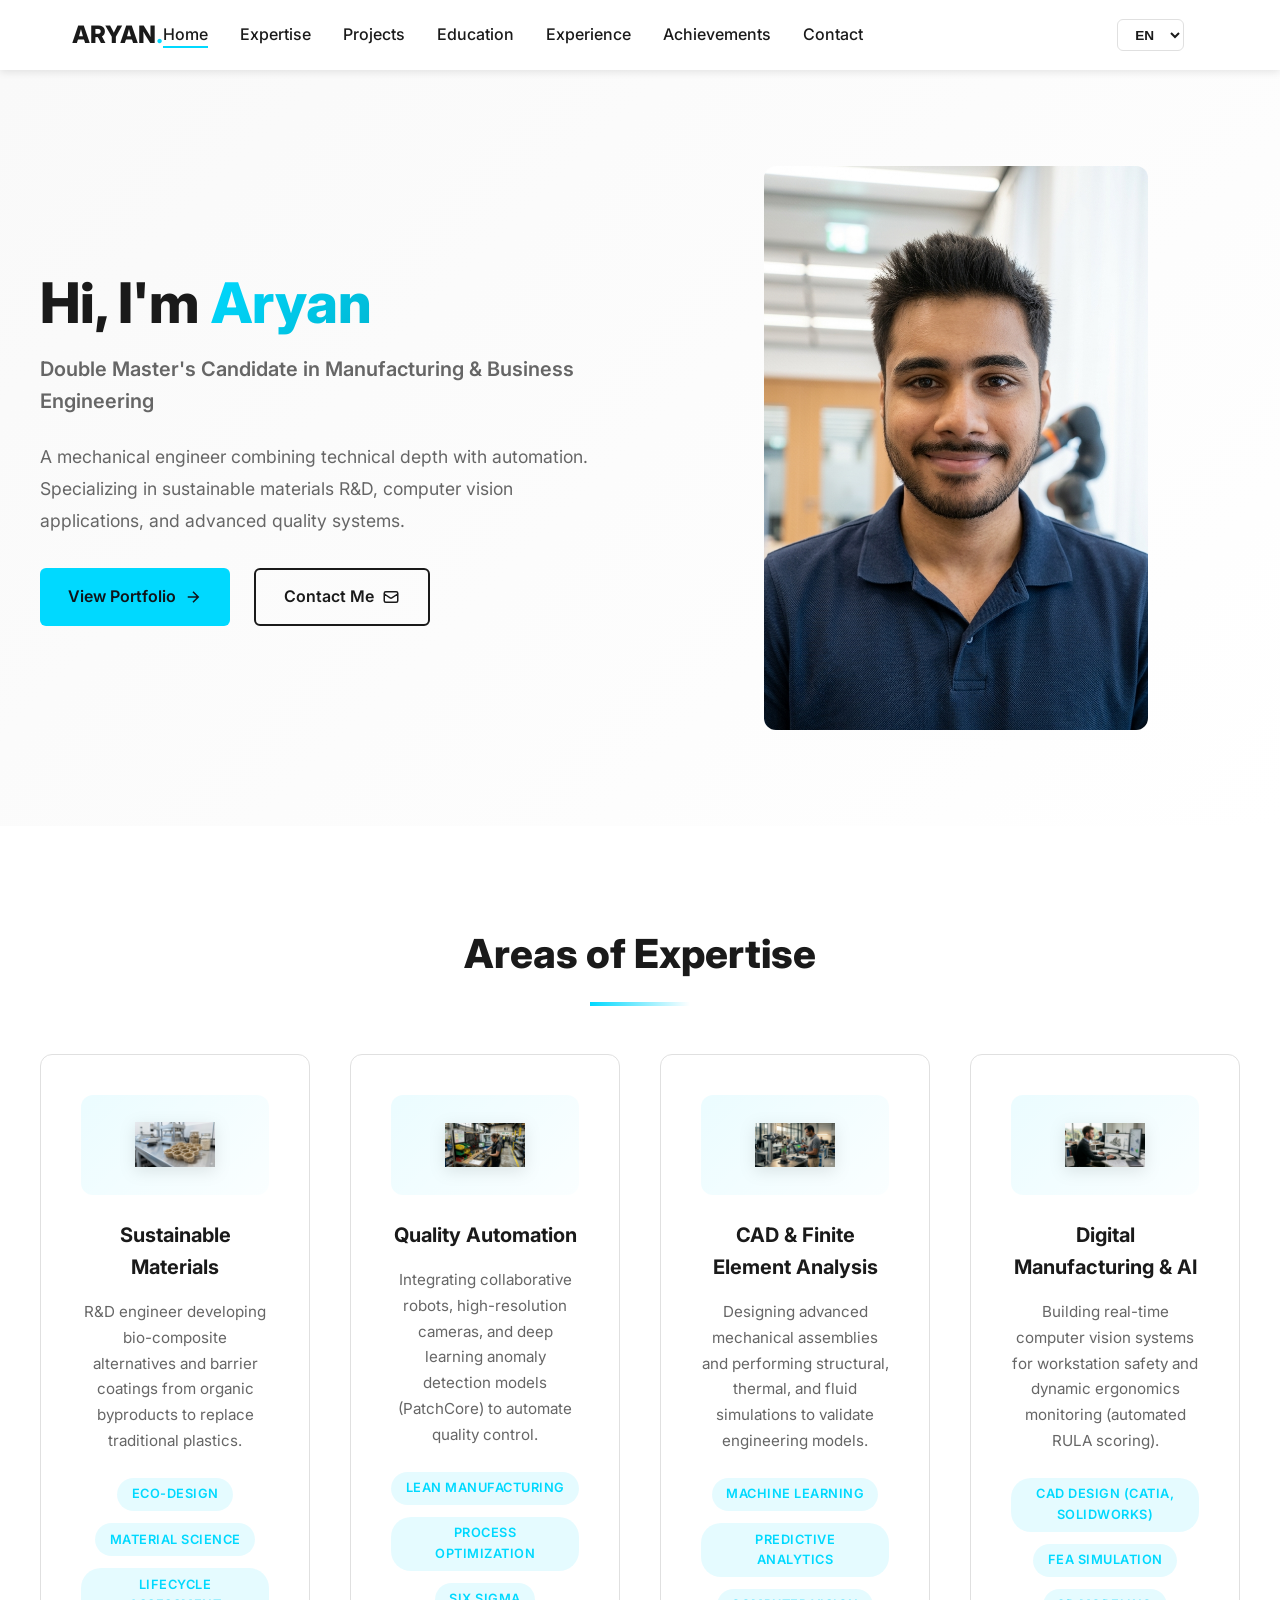
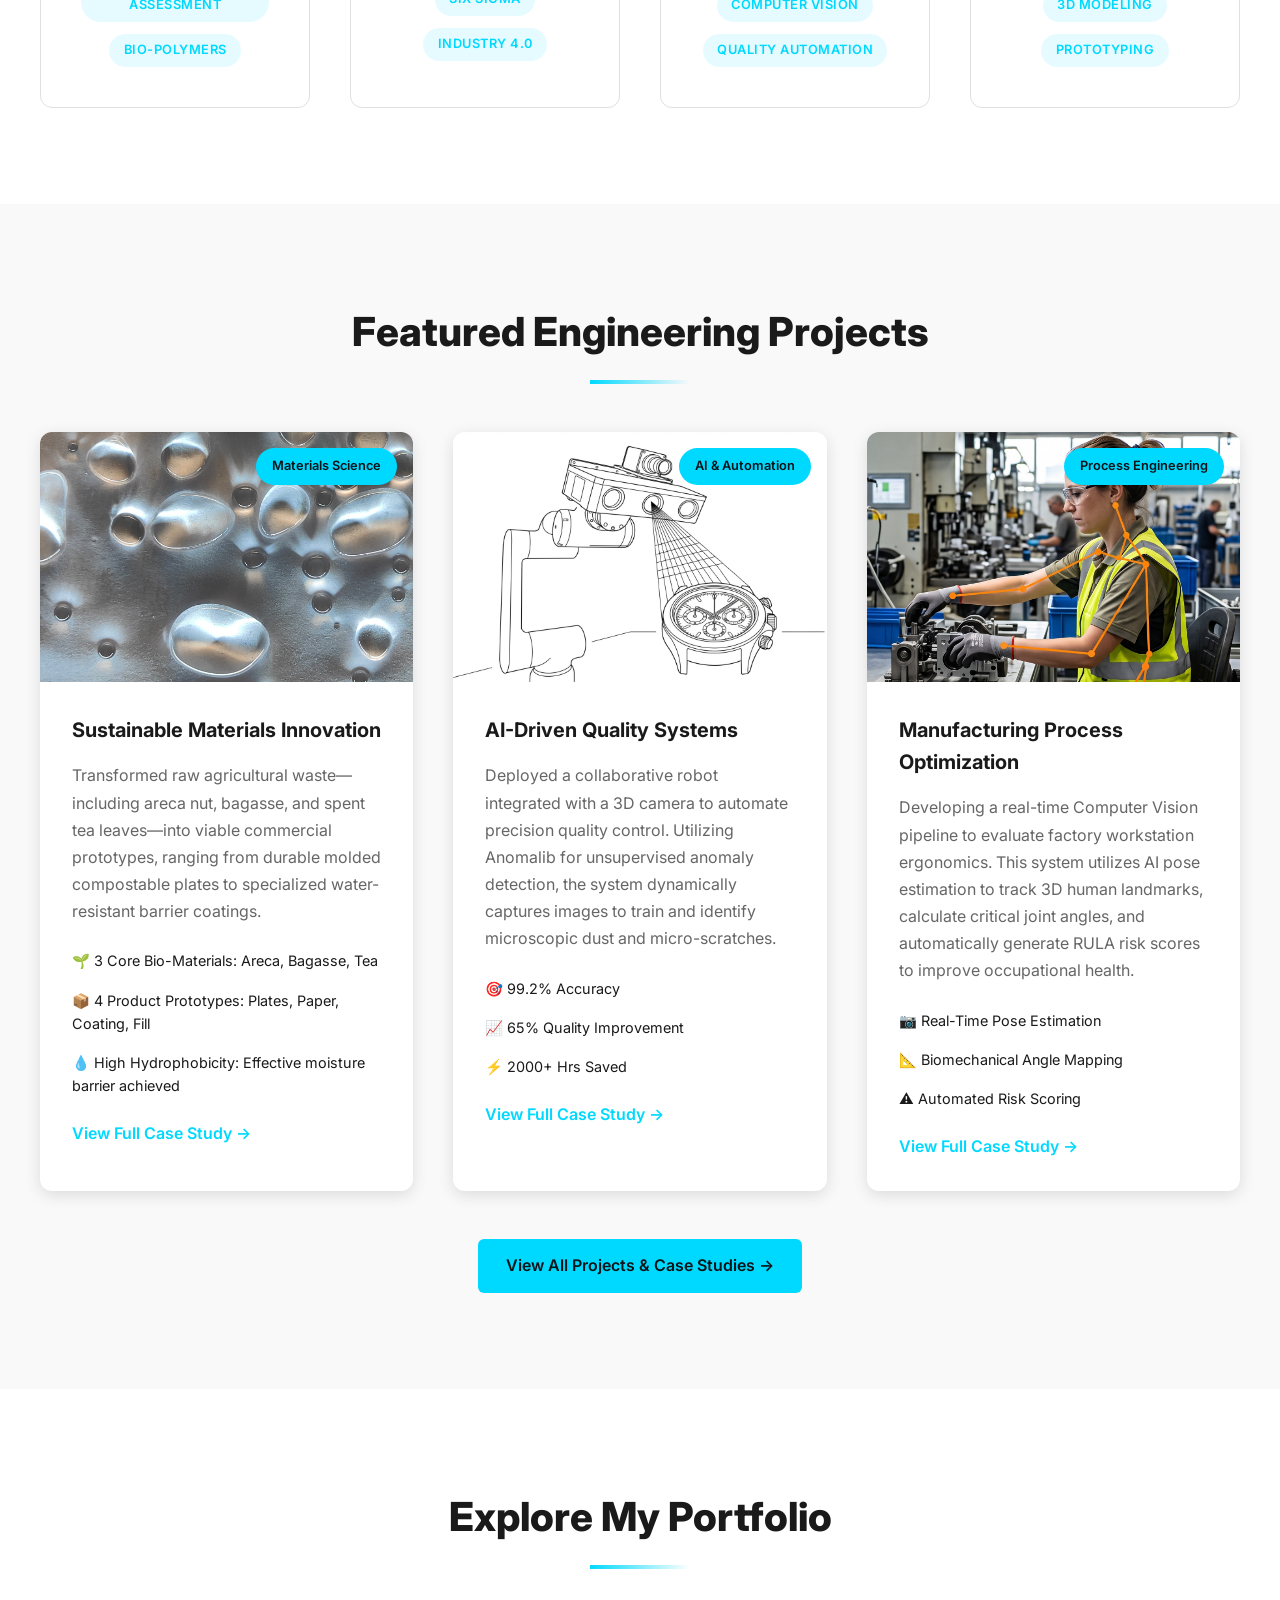
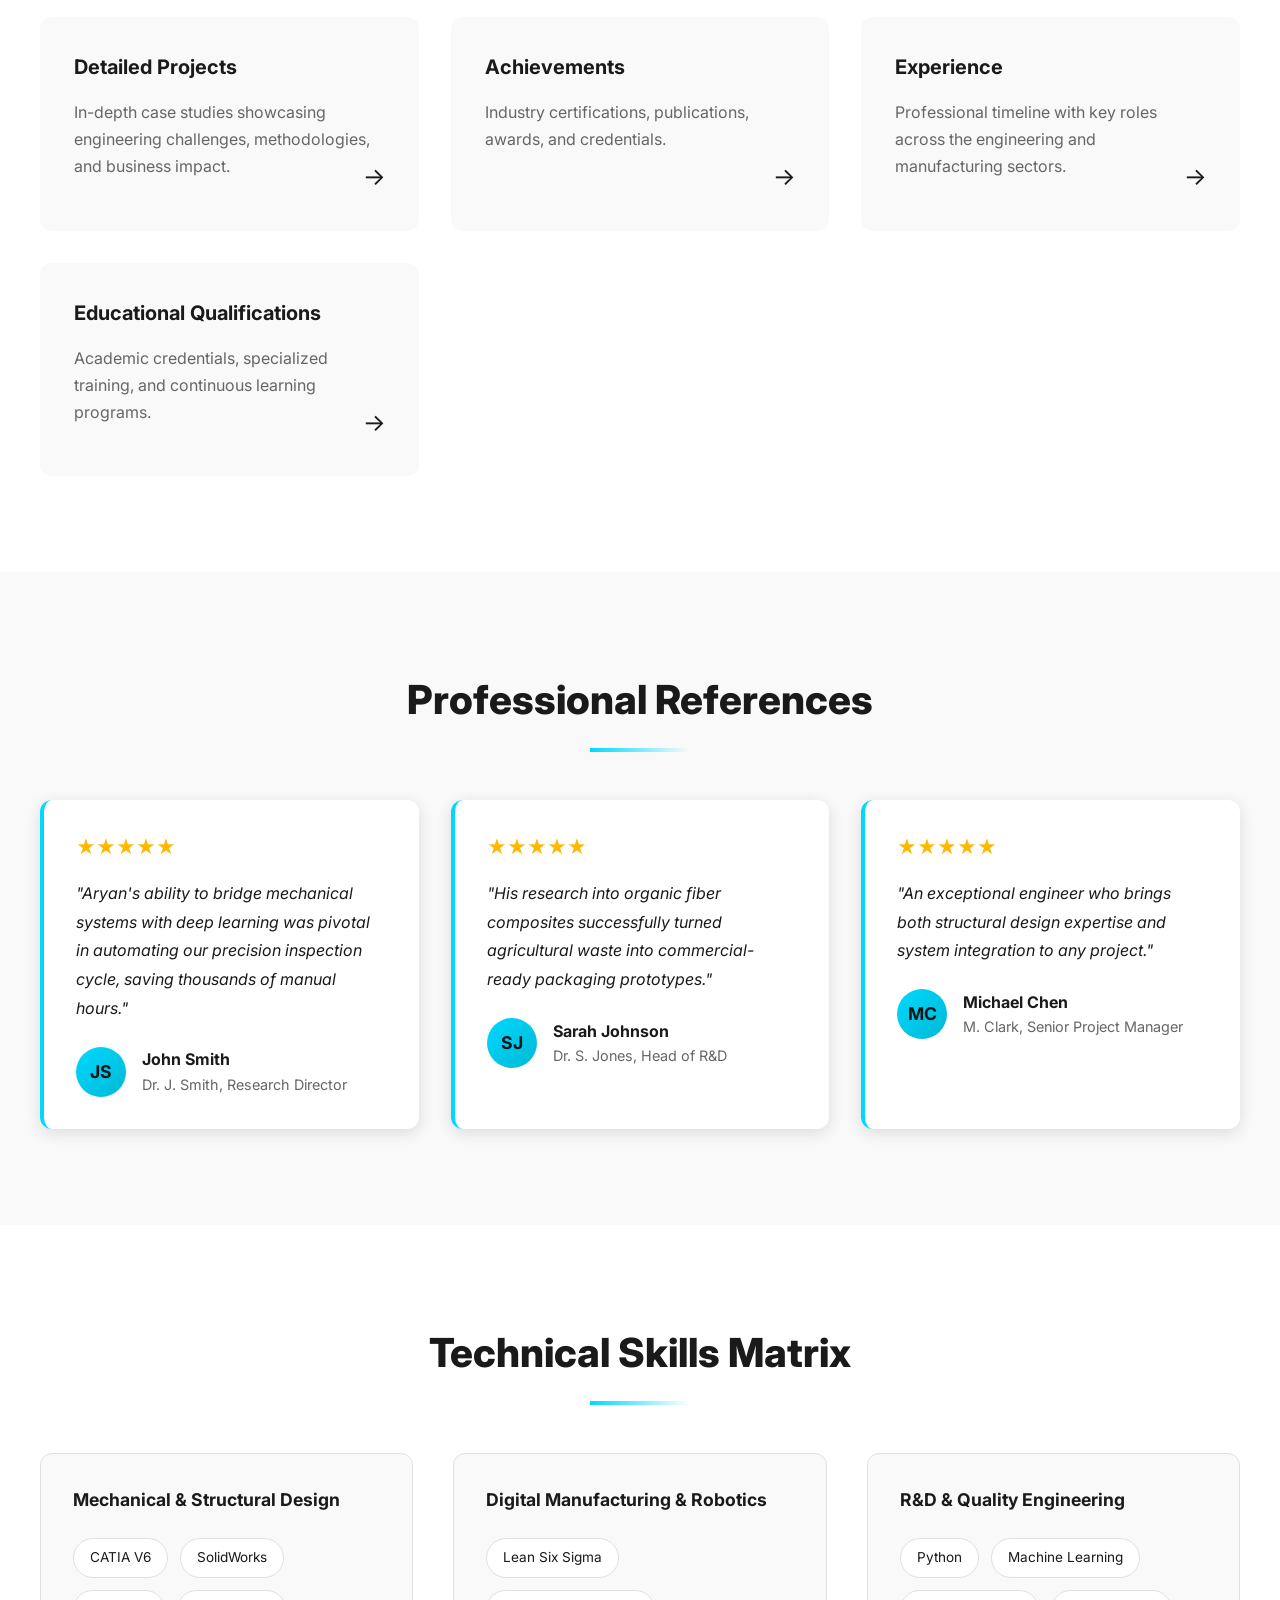
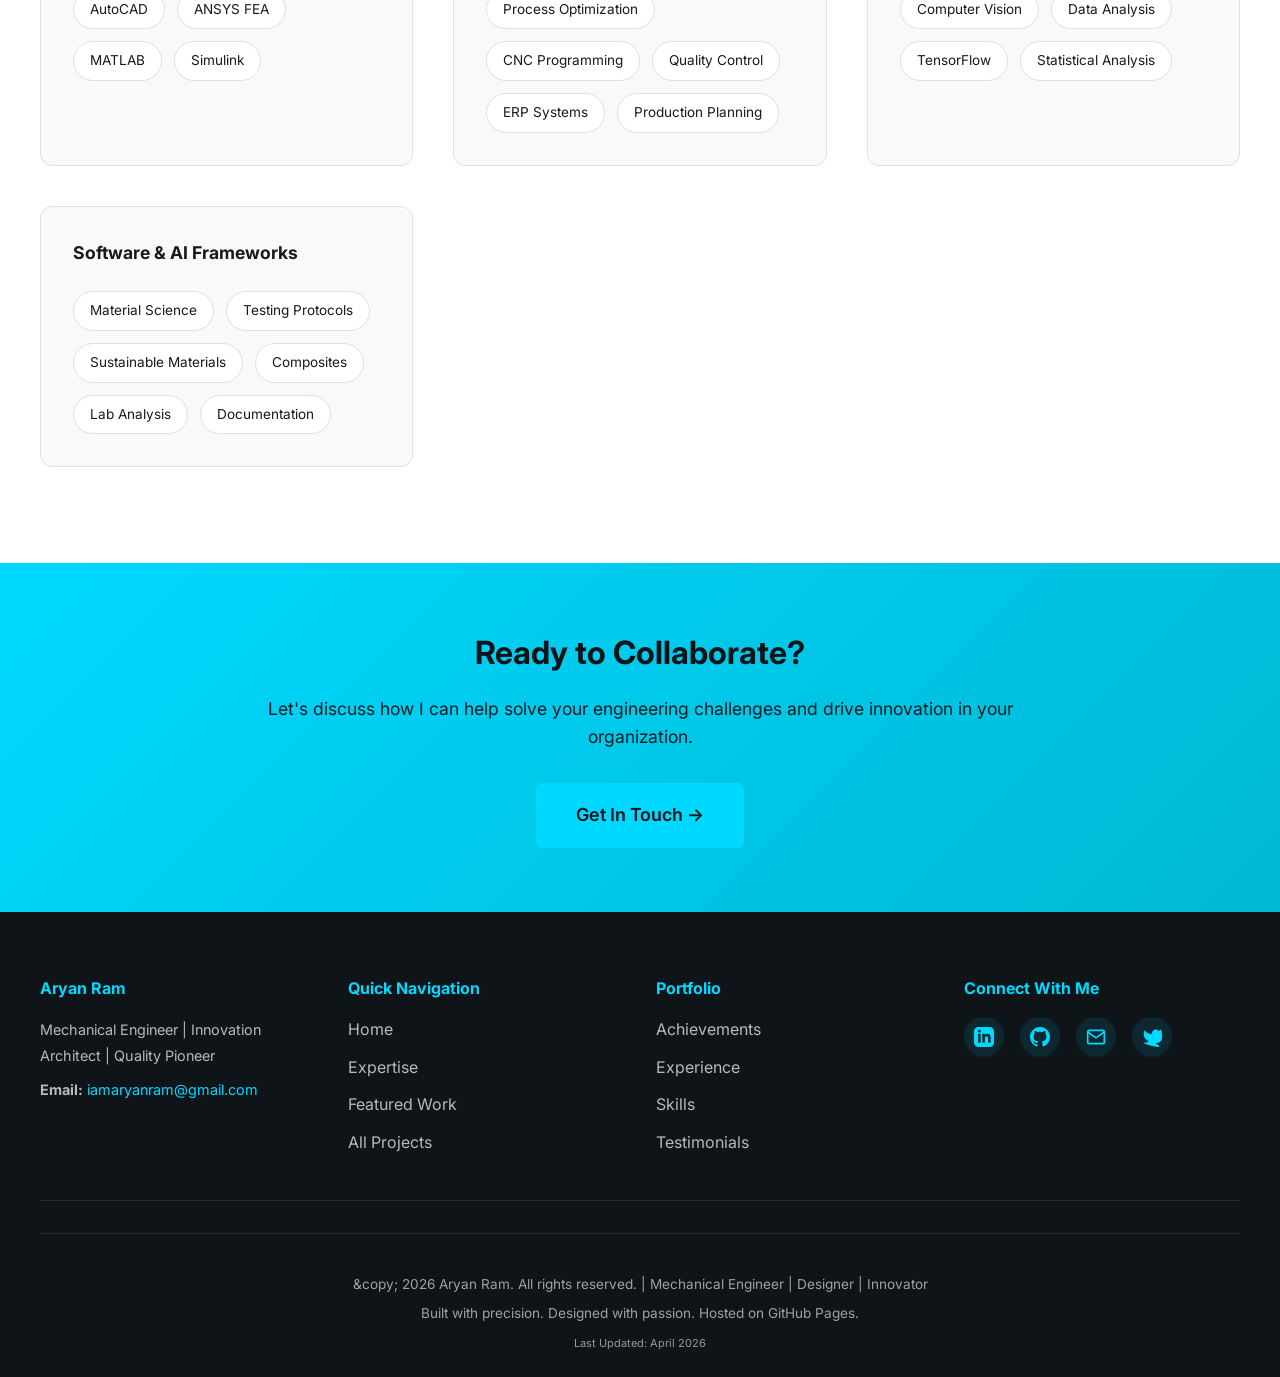
==== index.html @ 6d9fbc2a "major Update" ====
<!DOCTYPE html>
<html lang="en">
<head>
    <meta charset="UTF-8">
    <meta name="viewport" content="width=device-width, initial-scale=1.0">
    <meta name="description" content="Aryan - Mechanical Engineer | Expert in Sustainable Materials, Manufacturing Optimization & AI-Driven Quality Engineering">
    <meta name="keywords" content="Mechanical Engineer, CAD Design, Manufacturing, Sustainable Materials, AI Quality Assurance, Product Design, Engineering Solutions">
    <meta name="author" content="Aryan Ram">
    <meta name="theme-color" content="#0F1419">
    <meta name="robots" content="index, follow">
    
    <!-- Open Graph for Social Sharing -->
    <meta property="og:type" content="website">
    <meta property="og:title" content="Aryan Ram | Mechanical Engineer Portfolio">
    <meta property="og:description" content="Innovative mechanical engineering solutions in sustainable materials, manufacturing optimization, and AI-driven quality systems.">
    <meta property="og:image" content="https://aryanram-6362.github.io/aryanportfolio.github.io/images/og-image.jpg">
    <meta property="og:url" content="https://aryanram-6362.github.io/aryanportfolio.github.io/">
    <meta property="og:site_name" content="Aryan Ram - Portfolio">
    
    <!-- Twitter Card -->
    <meta name="twitter:card" content="summary_large_image">
    <meta name="twitter:title" content="Aryan Ram - Mechanical Engineer">
    <meta name="twitter:description" content="Engineering Excellence | Innovation | Sustainability">
    <meta name="twitter:image" content="https://aryanram-6362.github.io/aryanportfolio.github.io/images/twitter-card.jpg">
    <meta name="twitter:creator" content="@AryanRam">
    
    <!-- Structured Data (JSON-LD) -->
    <script type="application/ld+json">
    {
        "@context": "https://schema.org",
        "@type": "Person",
        "name": "Aryan Ram",
        "jobTitle": "Mechanical Engineer",
        "image": "./images/profile/profile.png",
        "url": "https://aryanram-6362.github.io/aryanportfolio.github.io/",
        "sameAs": [
            "https://linkedin.com/in/aryan-ram",
            "https://github.com/aryanram-6362",
            "https://twitter.com/aryan_ram"
        ],
        "knowsAbout": [
            "Mechanical Engineering",
            "CAD Design",
            "Manufacturing Optimization",
            "Sustainable Materials",
            "Quality Engineering",
            "AI/Machine Learning",
            "Process Optimization",
            "Product Design"
        ],
        "email": "aryan@email.com",
        "description": "Passionate mechanical engineer specializing in sustainable materials, manufacturing processes, and AI-driven quality assurance systems."
    }
    </script>
    
    <title>Aryan Ram | Mechanical Engineer Portfolio</title>
    <link rel="canonical" href="https://aryanram-6362.github.io/aryanportfolio.github.io/">
    <link rel="icon" type="image/svg+xml" href="data:image/svg+xml,<svg xmlns='http://www.w3.org/2000/svg' viewBox='0 0 100 100'><text y='.9em' font-size='90' fill='%2300D9FF' font-weight='800'>A</text></svg>">
    
    <!-- Stylesheets -->
    <link rel="stylesheet" href="css/styles.css">
    <link rel="stylesheet" href="css/responsive.css">
    <link rel="stylesheet" href="css/animations.css">
    
    <!-- Google Fonts -->
    <link rel="preconnect" href="https://fonts.googleapis.com">
    <link rel="preconnect" href="https://fonts.gstatic.com" crossorigin>
    <link rel="preload" as="style" href="https://fonts.googleapis.com/css2?family=Inter:wght@400;500;600;700;800&display=swap">
    <link rel="stylesheet" href="https://fonts.googleapis.com/css2?family=Inter:wght@400;500;600;700;800&display=swap">
    <script src="js/translations.js" defer></script>
</head>
<body>
    <!-- Skip to Content Link for Accessibility -->
    <a href="#main-content" class="skip-link">Skip to main content</a>

    <!-- ============ HEADER & NAVIGATION ============ -->
    <header role="banner">
        <nav role="navigation" aria-label="Main Navigation">
            <div class="nav-wrapper">
                <a href="#hero" class="logo" title="Aryan Ram - Home">ARYAN<span>.</span></a>
                
                <ul class="nav-links" id="navLinks">
                    <li><a href="#hero" class="nav-link active" data-i18n="nav-home">Home</a></li>
                    <li><a href="#expertise" class="nav-link" data-i18n="nav-expertise">Expertise</a></li>
                    <li><a href="#featured-projects" class="nav-link" data-i18n="nav-projects">Projects</a></li>
                    <li><a href="education.html" class="nav-link" data-i18n="nav-education">Education</a></li>
                    <li><a href="experience.html" class="nav-link" data-i18n="nav-experience">Experience</a></li>
                    <li><a href="achievements.html" class="nav-link" data-i18n="nav-achievements">Achievements</a></li>
                    <li><a href="#footer" class="nav-link" data-i18n="nav-contact">Contact</a></li>
                </ul>
                
                <div class="lang-selector-wrapper">
                    <select id="langSelect" aria-label="Select Language" class="lang-select">
                        <option value="en">EN</option>
                        <option value="de">DE</option>
                        <option value="it">IT</option>
                        <option value="fr">FR</option>
                    </select>
                </div>
                
                <div class="header-controls">
                    <button class="menu-toggle" id="menuToggle" aria-label="Toggle Navigation Menu" aria-expanded="false">
                        <span></span>
                        <span></span>
                        <span></span>
                    </button>
                </div>
            </div>
        </nav>
    </header>

    <main id="main-content">
    <!-- ============ HERO SECTION ============ -->
    <section class="hero" id="hero" aria-label="Hero Section - Welcome">
        <div class="hero-container">
            <div class="hero-content">
                <h1>Hi, I'm <span class="gradient-text">Aryan</span></h1>
                <p class="hero-tagline" data-i18n="hero-tagline">Mechanical Engineer | Innovation Architect</p>
                <p class="hero-intro" data-i18n="hero-intro">
                    I transform complex engineering challenges into elegant solutions. Specializing in sustainable materials development, manufacturing process optimization, and AI-driven quality assurance systems. With a proven track record of delivering measurable impact across leading organizations, I combine technical expertise with business acumen to drive innovation.
                </p>
                <div class="cta-buttons">
                    <a href="#featured-projects" class="btn btn-primary">
                        <span data-i18n="hero-btn-portfolio">Explore My Work</span>
                        <svg width="18" height="18" viewBox="0 0 24 24" fill="none" stroke="currentColor" stroke-width="2" aria-hidden="true">
                            <path d="M5 12h14M12 5l7 7-7 7"/>
                        </svg>
                    </a>
                    <a href="#footer" class="btn btn-secondary">
                        <span data-i18n="hero-btn-contact">Get In Touch</span>
                        <svg width="18" height="18" viewBox="0 0 24 24" fill="none" stroke="currentColor" stroke-width="2" aria-hidden="true">
                            <path d="M3 8l7.89 5.26a2 2 0 002.22 0L21 8M5 19h14a2 2 0 002-2V7a2 2 0 00-2-2H5a2 2 0 00-2 2v10a2 2 0 002 2z"/>
                        </svg>
                    </a>
                </div>
            </div>
            <div class="hero-image">
                <img 
                    src="./images/profile/profile.png" 
                    alt="Aryan Ram - Mechanical Engineer"
                    loading="eager"
                    width="384"
                    height="682"
                    title="Aryan Ram - Mechanical Engineer"
                    style="max-width: 100%; height: auto; object-fit: cover; border-radius: 12px;">
            </div>
        </div>
    </section>

    <!-- ============ EXPERTISE SECTION ============ -->
    <section class="expertise" id="expertise" aria-label="Areas of Expertise">
        <div class="expertise-container">
            <h2 class="section-title" data-i18n="sectitle-expertise">Core Expertise</h2>
            <div class="expertise-grid">
                <div class="expertise-card" tabindex="0" role="article">
                    <div class="expertise-icon-wrapper">
                        <img 
                            src="./images/core_expertise/suma.png" 
                            alt="Sustainable Materials Icon"
                            class="expertise-icon"
                            width="80"
                            height="80"
                            loading="lazy">
                    </div>
                    <h3 data-i18n="exp-title-1">Sustainable Materials</h3>
                    <p data-i18n="exp-desc-1">Designing eco-friendly composite materials with superior performance. Reducing environmental impact while maintaining structural integrity and production efficiency.</p>
                    <ul class="expertise-tags" aria-label="Sustainable Materials Skills">
                        <li>Eco-Design</li>
                        <li>Material Science</li>
                        <li>Lifecycle Assessment</li>
                        <li>Bio-polymers</li>
                    </ul>
                </div>
                <div class="expertise-card" tabindex="0" role="article">
                    <div class="expertise-icon-wrapper">
                        <img 
                            src="./images/core_expertise/man_opti.png" 
                            alt="Manufacturing Optimization Icon"
                            class="expertise-icon"
                            width="80"
                            height="80"
                            loading="lazy">
                    </div>
                    <h3 data-i18n="exp-title-2">Manufacturing Optimization</h3>
                    <p data-i18n="exp-desc-2">Streamlining production workflows with lean methodologies. Implementing industry 4.0 solutions to reduce waste, improve throughput, and enhance product quality.</p>
                    <ul class="expertise-tags" aria-label="Manufacturing Skills">
                        <li>Lean Manufacturing</li>
                        <li>Process Optimization</li>
                        <li>Six Sigma</li>
                        <li>Industry 4.0</li>
                    </ul>
                </div>
                <div class="expertise-card" tabindex="0" role="article">
                    <div class="expertise-icon-wrapper">
                        <img 
                            src="./images/core_expertise/Quality.png" 
                            alt="AI & Quality Engineering Icon"
                            class="expertise-icon"
                            width="80"
                            height="80"
                            loading="lazy">
                    </div>
                    <h3 data-i18n="exp-title-3">AI & Quality Engineering</h3>
                    <p data-i18n="exp-desc-3">Leveraging machine learning for predictive quality assurance. Real-time defect detection, process monitoring, and continuous improvement through intelligent automation.</p>
                    <ul class="expertise-tags" aria-label="AI & Quality Skills">
                        <li>Machine Learning</li>
                        <li>Predictive Analytics</li>
                        <li>Computer Vision</li>
                        <li>Quality Automation</li>
                    </ul>
                </div>
                <div class="expertise-card" tabindex="0" role="article">
                    <div class="expertise-icon-wrapper">
                        <img 
                            src="./images/core_expertise/design.png" 
                            alt="Design Engineering Icon"
                            class="expertise-icon"
                            width="80"
                            height="80"
                            loading="lazy">
                    </div>
                    <h3 data-i18n="exp-title-4">Design Engineering</h3>
                    <p data-i18n="exp-desc-4">Creating innovative product designs with advanced CAD and FEA expertise. From concept to prototype, delivering manufacturable solutions with optimal performance.</p>
                    <ul class="expertise-tags" aria-label="Design Engineering Skills">
                        <li>CAD Design (CATIA, SolidWorks)</li>
                        <li>FEA Simulation</li>
                        <li>3D Modeling</li>
                        <li>Prototyping</li>
                    </ul>
                </div>
            </div>
        </div>
    </section>

    <!-- ============ FEATURED PROJECTS PREVIEW ============ -->
    <section class="featured-projects" id="featured-projects" aria-label="Featured Projects">
        <div class="featured-projects-container">
            <h2 class="section-title" data-i18n="sectitle-featured">Featured Projects</h2>
            <div class="featured-grid">
                <article class="featured-card" role="article">
                    <div class="featured-image">
                        <img 
                            src="./images/projects/Sus mat.jpg" 
                            alt="Sustainable Materials Innovation Project"
                            loading="lazy"
                            width="500"
                            height="300"
                            title="View project details">
                        <span class="project-category">Materials Science</span>
                    </div>
                    <div class="featured-content">
                        <h3 data-i18n="feat-title-1">Sustainable Materials Innovation</h3>
                        <p data-i18n="feat-desc-1">Transformed raw agricultural waste—including areca nut, bagasse, and spent tea leaves—into viable commercial prototypes, ranging from durable molded compostable plates to specialized water-resistant barrier coatings.</p>
                        <div class="project-stats">
                            <span>🌱 3 Core Bio-Materials: Areca, Bagasse, Tea</span>
                            <span>📦 4 Product Prototypes: Plates, Paper, Coating, Fill</span>
                            <span>💧 High Hydrophobicity: Effective moisture barrier achieved</span>
                        </div>
                        <a href="projects.html#project-1" class="read-more">View Full Case Study →</a>
                    </div>
                </article>

                <article class="featured-card" role="article">
                    <div class="featured-image">
                        <img 
                            src="./images/projects/Gemini_Generated_Image_.png" 
                            alt="AI-Driven Quality Assurance System"
                            loading="lazy"
                            width="500"
                            height="300"
                            title="View project details">
                        <span class="project-category">AI & Automation</span>
                    </div>
                    <div class="featured-content">
                        <h3 data-i18n="feat-title-2">AI-Driven Quality Systems</h3>
                        <p data-i18n="feat-desc-2">Deployed a collaborative robot integrated with a 3D camera to automate precision quality control. Utilizing Anomalib for unsupervised anomaly detection, the system dynamically captures images to train and identify microscopic dust and micro-scratches. The solution delivered 99.2% accuracy, cutting quality failures by 65% and saving 2000+ manual hours a year.</p>
                        <div class="project-stats">
                            <span>🎯 99.2% Accuracy</span>
                            <span>📈 65% Quality Improvement</span>
                            <span>⚡ 2000+ Hrs Saved</span>
                        </div>
                        <a href="projects.html#project-2" class="read-more">View Full Case Study →</a>
                    </div>
                </article>

                <article class="featured-card" role="article">
                    <div class="featured-image">
                        <img 
                            src="./images/projects/Gemini_Generated_Image_r6gmcyr6gmcyr6gm-2.png" 
                            alt="Manufacturing Process Optimization"
                            loading="lazy"
                            width="500"
                            height="300"
                            title="View project details">
                        <span class="project-category">Process Engineering</span>
                    </div>
                    <div class="featured-content">
                        <h3 data-i18n="feat-title-3">Manufacturing Process Optimization</h3>
                        <p data-i18n="feat-desc-3">Developing a real-time Computer Vision pipeline to evaluate factory workstation ergonomics. This system utilizes AI pose estimation to track 3D human landmarks, calculate critical joint angles, and automatically generate RULA risk scores to improve occupational health.</p>
                        <div class="project-stats">
                            <span>📷 Real-Time Pose Estimation</span>
                            <span>📐 Biomechanical Angle Mapping</span>
                            <span>⚠️ Automated Risk Scoring</span>
                        </div>
                        <a href="projects.html#project-3" class="read-more">View Full Case Study →</a>
                    </div>
                </article>
            </div>
            <div class="view-all-projects">
                <a href="projects.html" class="btn btn-primary" data-i18n="feat-btn-all">View All Projects & Case Studies →</a>
            </div>
        </div>
    </section>

    <!-- ============ PORTFOLIO NAVIGATION ============ -->
    <section class="portfolio-nav" aria-label="Portfolio Sections Navigation">
        <div class="portfolio-nav-container">
            <h2 class="section-title" data-i18n="sectitle-explore">Explore My Portfolio</h2>
            <div class="nav-cards">
                <a href="projects.html" class="nav-card" role="article">
                    <h3 data-i18n="explore-title-1"><span class="nav-icon">💼</span> Detailed Projects</h3>
                    <p data-i18n="explore-desc-1">In-depth case studies showcasing engineering challenges, methodologies, technical solutions, and quantifiable business impact from diverse industries.</p>
                    <span class="nav-arrow" aria-hidden="true">→</span>
                </a>
                <a href="achievements.html" class="nav-card" role="article">
                    <h3 data-i18n="explore-title-2"><span class="nav-icon">🏆</span> Achievements</h3>
                    <p data-i18n="explore-desc-2">Industry certifications, publications, awards, and recognition that validate expertise and commitment to engineering excellence and innovation.</p>
                    <span class="nav-arrow" aria-hidden="true">→</span>
                </a>
                <a href="experience.html" class="nav-card" role="article">
                    <h3 data-i18n="explore-title-3"><span class="nav-icon">👔</span> Experience</h3>
                    <p data-i18n="explore-desc-3">Professional timeline with key roles, responsibilities, and impactful contributions across leading companies in the mechanical engineering and manufacturing sectors.</p>
                    <span class="nav-arrow" aria-hidden="true">→</span>
                </a>
                <a href="education.html" class="nav-card" role="article">
                    <h3 data-i18n="explore-title-4"><span class="nav-icon">🎓</span> Educational Qualifications</h3>
                    <p data-i18n="explore-desc-4">Academic credentials, certifications, specialized training programs, and continuous learning initiatives that demonstrate expertise and commitment to professional development in mechanical engineering.</p>
                    <span class="nav-arrow" aria-hidden="true">→</span>
                </a>
            </div>
        </div>
    </section>

    <!-- ============ TESTIMONIALS SECTION ============ -->
    <section class="testimonials" id="testimonials" aria-label="Client Testimonials">
        <div class="testimonials-container">
            <h2 class="section-title" data-i18n="sectitle-testimonials">Professional References</h2>
            <div class="testimonials-grid">
                <div class="testimonial-card" role="article">
                    <div class="testimonial-stars" aria-label="5 out of 5 stars">★★★★★</div>
                    <p class="testimonial-text" data-i18n="test-quote-1">"Aryan's innovative approach to sustainable materials transformed our production process. His technical depth and professional execution delivered exceptional results ahead of schedule."</p>
                    <div class="testimonial-author">
                        <div class="author-avatar-initials" aria-hidden="true">JS</div>
                        <div>
                            <div class="author-name">John Smith</div>
                            <div class="author-title" data-i18n="test-title-1">Manufacturing Director, Tech Corp</div>
                        </div>
                    </div>
                </div>

                <div class="testimonial-card" role="article">
                    <div class="testimonial-stars" aria-label="5 out of 5 stars">★★★★★</div>
                    <p class="testimonial-text" data-i18n="test-quote-2">"The AI quality system implementation exceeded expectations. 99.2% accuracy with seamless integration. Aryan's technical expertise and project management were instrumental to our success."</p>
                    <div class="testimonial-author">
                        <div class="author-avatar-initials" aria-hidden="true">SJ</div>
                        <div>
                            <div class="author-name">Sarah Johnson</div>
                            <div class="author-title" data-i18n="test-title-2">Operations Manager, Innovation Labs</div>
                        </div>
                    </div>
                </div>

                <div class="testimonial-card" role="article">
                    <div class="testimonial-stars" aria-label="5 out of 5 stars">★★★★★</div>
                    <p class="testimonial-text" data-i18n="test-quote-3">"Exceptional engineer who combines technical depth with strategic business thinking. Aryan brought valuable perspectives that solved complex manufacturing challenges elegantly."</p>
                    <div class="testimonial-author">
                        <div class="author-avatar-initials" aria-hidden="true">MC</div>
                        <div>
                            <div class="author-name">Michael Chen</div>
                            <div class="author-title" data-i18n="test-title-3">CEO, Advanced Manufacturing Solutions</div>
                        </div>
                    </div>
                </div>
            </div>
        </div>
    </section>

    <!-- ============ SKILLS SECTION ============ -->
    <section class="skills-section" id="skills-section" aria-label="Technical Skills">
        <div class="skills-container">
            <h2 class="section-title" data-i18n="sectitle-skills">Technical Skills Matrix</h2>
            <div class="skills-grid">
                <div class="skill-category">
                    <h3 data-i18n="skill-cat-1">CAD & Simulation</h3>
                    <div class="skill-tags">
                        <span>CATIA V6</span>
                        <span>SolidWorks</span>
                        <span>AutoCAD</span>
                        <span>ANSYS FEA</span>
                        <span>MATLAB</span>
                        <span>Simulink</span>
                    </div>
                </div>
                <div class="skill-category">
                    <h3 data-i18n="skill-cat-2">Manufacturing & Processes</h3>
                    <div class="skill-tags">
                        <span>Lean Six Sigma</span>
                        <span>Process Optimization</span>
                        <span>CNC Programming</span>
                        <span>Quality Control</span>
                        <span>ERP Systems</span>
                        <span>Production Planning</span>
                    </div>
                </div>
                <div class="skill-category">
                    <h3 data-i18n="skill-cat-3">AI & Data Analytics</h3>
                    <div class="skill-tags">
                        <span>Python</span>
                        <span>Machine Learning</span>
                        <span>Computer Vision</span>
                        <span>Data Analysis</span>
                        <span>TensorFlow</span>
                        <span>Statistical Analysis</span>
                    </div>
                </div>
                <div class="skill-category">
                    <h3 data-i18n="skill-cat-4">Materials & Testing</h3>
                    <div class="skill-tags">
                        <span>Material Science</span>
                        <span>Testing Protocols</span>
                        <span>Sustainable Materials</span>
                        <span>Composites</span>
                        <span>Lab Analysis</span>
                        <span>Documentation</span>
                    </div>
                </div>
            </div>
        </div>
    </section>

    <!-- ============ CTA SECTION ============ -->
    <section class="cta-section" aria-label="Call to Action">
        <div class="cta-container">
            <h2>Ready to Collaborate?</h2>
            <p>Let's discuss how I can help solve your engineering challenges and drive innovation in your organization.</p>
            <a href="#footer" class="btn btn-primary btn-large">Get In Touch →</a>
        </div>
    </section>
    </main>

    <!-- ============ FOOTER ============ -->
    <footer role="contentinfo" id="footer">
        <div class="footer-content">
            <div class="footer-main">
                <div class="footer-section">
                    <h3 data-i18n="footer-title">Aryan Ram</h3>
                    <p data-i18n="footer-subtitle">Mechanical Engineer | Innovation Architect | Quality Pioneer</p>
                    <p class="footer-email"><strong>Email:</strong> <a href="mailto:iamaryanram@gmail.com">iamaryanram@gmail.com</a></p>
                </div>
                
                <div class="footer-section">
                    <h4 data-i18n="footer-nav-title-1">Quick Navigation</h4>
                    <nav aria-label="Footer Quick Links">
                        <ul>
                            <li><a href="#hero">Home</a></li>
                            <li><a href="#expertise">Expertise</a></li>
                            <li><a href="#featured-projects">Featured Work</a></li>
                            <li><a href="projects.html">All Projects</a></li>
                        </ul>
                    </nav>
                </div>

                <div class="footer-section">
                    <h4 data-i18n="footer-nav-title-2">Portfolio</h4>
                    <nav aria-label="Footer Portfolio Links">
                        <ul>
                            <li><a href="achievements.html">Achievements</a></li>
                            <li><a href="experience.html">Experience</a></li>
                            <li><a href="#skills-section">Skills</a></li>
                            <li><a href="#testimonials">Testimonials</a></li>
                        </ul>
                    </nav>
                </div>

                <div class="footer-section">
                    <h4 data-i18n="footer-connect-title">Connect With Me</h4>
                    <div class="social-icons" aria-label="Social Media Links">
                        <a href="www.linkedin.com/in/aryanramachandran/" class="social-icon" title="LinkedIn - Connect" aria-label="LinkedIn Profile">
                            <svg width="20" height="20" viewBox="0 0 24 24" fill="currentColor" aria-hidden="true">
                                <path d="M19 0h-14c-2.761 0-5 2.239-5 5v14c0 2.761 2.239 5 5 5h14c2.762 0 5-2.239 5-5v-14c0-2.761-2.238-5-5-5zm-11 19h-3v-11h3v11zm-1.5-12.268c-.966 0-1.75-.79-1.75-1.764s.784-1.764 1.75-1.764 1.75.79 1.75 1.764-.783 1.764-1.75 1.764zm13.5 12.268h-3v-5.604c0-3.368-4-3.113-4 0v5.604h-3v-11h3v1.765c1.396-2.586 7-2.777 7 2.469v6.766z"/>
                            </svg>
                        </a>
                        <a href="https://github.com/aryanram-6362" class="social-icon" title="GitHub - Projects" aria-label="GitHub Profile">
                            <svg width="20" height="20" viewBox="0 0 24 24" fill="currentColor" aria-hidden="true">
                                <path d="M12 0c-6.626 0-12 5.373-12 12 0 5.302 3.438 9.8 8.207 11.387.599.111.793-.261.793-.577v-2.234c-3.338.726-4.033-1.416-4.033-1.416-.546-1.387-1.333-1.756-1.333-1.756-1.089-.745.083-.729.083-.729 1.205.084 1.839 1.237 1.839 1.237 1.07 1.834 2.807 1.304 3.492.997.107-.775.418-1.305.762-1.604-2.665-.305-5.467-1.334-5.467-5.931 0-1.311.469-2.381 1.236-3.221-.124-.303-.535-1.524.117-3.176 0 0 1.008-.322 3.301 1.23.957-.266 1.983-.399 3.003-.404 1.02.005 2.047.138 3.006.404 2.291-1.552 3.297-1.23 3.297-1.23.653 1.653.242 2.874.118 3.176.77.84 1.235 1.911 1.235 3.221 0 4.609-2.807 5.624-5.479 5.921.43.372.823 1.102.823 2.222v3.293c0 .319.192.694.801.576 4.765-1.589 8.199-6.086 8.199-11.386 0-6.627-5.373-12-12-12z"/>
                            </svg>
                        </a>
                        <a href="mailto:iamaryanram@gmail.com" class="social-icon" title="Send Email" aria-label="Email Contact">
                            <svg width="20" height="20" viewBox="0 0 24 24" fill="none" stroke="currentColor" stroke-width="2" aria-hidden="true">
                                <path d="M4 4h16c1.1 0 2 .9 2 2v12c0 1.1-.9 2-2 2H4c-1.1 0-2-.9-2-2V6c0-1.1.9-2 2-2z"/>
                                <polyline points="22,6 12,13 2,6"/>
                            </svg>
                        </a>
                        <a href="https://twitter.com/aryanram" class="social-icon" title="Twitter - Updates" aria-label="Twitter Profile">
                            <svg width="20" height="20" viewBox="0 0 24 24" fill="currentColor" aria-hidden="true">
                                <path d="M23 3a10.9 10.9 0 01-3.14 1.53 4.48 4.48 0 00-7.86 3v1A10.66 10.66 0 013 4s-4 9 5 13a11.64 11.64 0 01-7 2s9 5 20 5a9.5 9.5 0 00-9-5.5c4.75 2.25 10.5.5 12-4.5a4.5 4.5 0 00.5-4.5z"/>
                            </svg>
                        </a>
                    </div>
                </div>
            </div>

            <div class="footer-bottom">
                <p data-i18n="footer-copy">&copy; 2026 Aryan Ram. All rights reserved. | Mechanical Engineer | Designer | Innovator</p>
                <p data-i18n="footer-precision">Built with precision. Designed with passion. Hosted on GitHub Pages.</p>
                <p style="font-size: 11px; margin-top: 10px; color: #999;" data-i18n="footer-date">Last Updated: March 2026</p>
            </div>
        </div>
    </footer>

    <!-- Scripts -->
    <script src="js/animations.js" defer></script>
    <script src="js/main.js" defer></script>
</body>
</html>
---- css/styles.css ----
/* ============================================
   GLOBAL STYLES
   ============================================ */

:root {
    --primary-color: #00D9FF;
    --secondary-color: #0F1419;
    --accent-color: #FF6B6B;
    --text-dark: #1A1A1A;
    --text-light: #666666;
    --bg-light: #F9F9F9;
    --bg-white: #FFFFFF;
    --border-color: #E0E0E0;
    --shadow-sm: 0 2px 8px rgba(0, 0, 0, 0.1);
    --shadow-md: 0 4px 16px rgba(0, 0, 0, 0.12);
    --shadow-lg: 0 8px 32px rgba(0, 0, 0, 0.15);
}

* {
    margin: 0;
    padding: 0;
    box-sizing: border-box;
}

html {
    scroll-behavior: smooth;
}

body {
    font-family: 'Inter', -apple-system, BlinkMacSystemFont, 'Segoe UI', sans-serif;
    color: var(--text-dark);
    background-color: var(--bg-white);
    line-height: 1.6;
    overflow-x: hidden;
}

/* ============================================
   HEADER & NAVIGATION
   ============================================ */

header {
    position: sticky;
    top: 0;
    background: var(--bg-white);
    box-shadow: var(--shadow-sm);
    z-index: 1000;
    padding: 1rem 0;
}

.nav-wrapper {
    max-width: 1200px;
    margin: 0 auto;
    padding: 0 2rem;
    display: flex;
    justify-content: space-between;
    align-items: center;
}

.logo {
    font-size: 1.5rem;
    font-weight: 800;
    color: var(--text-dark);
    text-decoration: none;
    transition: color 0.3s ease;
}

.logo span {
    color: var(--primary-color);
}

.logo:hover {
    color: var(--primary-color);
}

.nav-links {
    display: flex;
    list-style: none;
    gap: 2rem;
    align-items: center;
}

.nav-link {
    color: var(--text-dark);
    text-decoration: none;
    font-weight: 500;
    transition: color 0.3s ease;
    position: relative;
}

.nav-link::after {
    content: '';
    position: absolute;
    bottom: -4px;
    left: 0;
    width: 0;
    height: 2px;
    background-color: var(--primary-color);
    transition: width 0.3s ease;
}

.nav-link:hover::after,
.nav-link.active::after {
    width: 100%;
}

.header-controls {
    display: none;
}

.menu-toggle {
    display: none;
    flex-direction: column;
    background: none;
    border: none;
    cursor: pointer;
}

.menu-toggle span {
    width: 25px;
    height: 3px;
    background-color: var(--text-dark);
    margin: 5px 0;
    transition: 0.3s;
}

/* ============================================
   HERO SECTION
   ============================================ */

.hero {
    padding: 6rem 2rem;
    background: linear-gradient(135deg, #F9F9F9 0%, #FFFFFF 100%);
}

.hero-container {
    max-width: 1200px;
    margin: 0 auto;
    display: grid;
    grid-template-columns: 1fr 1fr;
    gap: 4rem;
    align-items: center;
}

.hero-content h1 {
    font-size: 3.5rem;
    line-height: 1.2;
    margin-bottom: 1rem;
    font-weight: 800;
}

.gradient-text {
    background: linear-gradient(135deg, var(--primary-color), #00B8D4);
    -webkit-background-clip: text;
    -webkit-text-fill-color: transparent;
    background-clip: text;
}

.hero-tagline {
    font-size: 1.25rem;
    color: var(--text-light);
    margin-bottom: 1.5rem;
    font-weight: 600;
}

.hero-intro {
    font-size: 1.1rem;
    color: var(--text-light);
    margin-bottom: 2rem;
    line-height: 1.8;
}

.cta-buttons {
    display: flex;
    gap: 1.5rem;
    flex-wrap: wrap;
}

.btn {
    padding: 0.875rem 1.75rem;
    border-radius: 6px;
    text-decoration: none;
    font-weight: 600;
    display: inline-flex;
    align-items: center;
    gap: 0.5rem;
    transition: all 0.3s ease;
    border: none;
    cursor: pointer;
    font-size: 1rem;
}

.btn-primary {
    background-color: var(--primary-color);
    color: var(--secondary-color);
}

.btn-primary:hover {
    background-color: #00B8D4;
    transform: translateY(-2px);
    box-shadow: 0 8px 20px rgba(0, 217, 255, 0.3);
}

.btn-secondary {
    background-color: transparent;
    color: var(--text-dark);
    border: 2px solid var(--text-dark);
}

.btn-secondary:hover {
    background-color: var(--text-dark);
    color: var(--bg-white);
    transform: translateY(-2px);
}

.btn-large {
    padding: 1.125rem 2.5rem;
    font-size: 1.125rem;
}

.hero-image {
    display: flex;
    justify-content: center;
}

.hero-image img {
    max-width: 100%;
    height: auto;
    animation: fadeInUp 0.8s ease-out;
}

/* ============================================
   EXPERTISE SECTION - UPDATED
   ============================================ */

.expertise {
    padding: 6rem 2rem;
    background-color: var(--bg-white);
}

.expertise-container {
    max-width: 1200px;
    margin: 0 auto;
}

.section-title {
    font-size: 2.5rem;
    font-weight: 800;
    text-align: center;
    margin-bottom: 1rem;
    color: var(--text-dark);
}

.section-title::after {
    content: '';
    display: block;
    width: 100px;
    height: 4px;
    background: linear-gradient(90deg, var(--primary-color), transparent);
    margin: 1rem auto 0;
}

.expertise-grid {
    display: grid;
    grid-template-columns: repeat(auto-fit, minmax(260px, 1fr));
    gap: 2.5rem;
    margin-top: 3rem;
}

.expertise-card {
    background-color: var(--bg-white);
    border: 1px solid var(--border-color);
    border-radius: 12px;
    padding: 2.5rem;
    text-align: center;
    transition: all 0.4s cubic-bezier(0.25, 0.46, 0.45, 0.94);
    position: relative;
    overflow: hidden;
}

/* Professional gradient overlay effect on card */
.expertise-card::before {
    content: '';
    position: absolute;
    top: 0;
    left: 0;
    right: 0;
    bottom: 0;
    background: linear-gradient(135deg, rgba(0, 217, 255, 0.05) 0%, transparent 100%);
    opacity: 0;
    transition: opacity 0.4s ease;
}

.expertise-card:hover {
    border-color: var(--primary-color);
    box-shadow: 0 12px 40px rgba(0, 217, 255, 0.15);
    transform: translateY(-8px);
}

.expertise-card:hover::before {
    opacity: 1;
}

/* Icon wrapper with subtle lift effect */
.expertise-icon-wrapper {
    position: relative;
    width: 100%;
    height: 100px;
    display: flex;
    justify-content: center;
    align-items: center;
    margin-bottom: 1.5rem;
    background: linear-gradient(135deg, rgba(0, 217, 255, 0.08), rgba(0, 217, 255, 0.02));
    border-radius: 12px;
    transition: all 0.4s ease;
}

.expertise-card:hover .expertise-icon-wrapper {
    background: linear-gradient(135deg, rgba(0, 217, 255, 0.15), rgba(0, 217, 255, 0.05));
    transform: scale(1.05);
}

.expertise-icon {
    width: 80px;
    height: 80px;
    object-fit: contain;
    filter: drop-shadow(0 4px 8px rgba(0, 0, 0, 0.1));
    transition: transform 0.4s ease;
}

.expertise-card:hover .expertise-icon {
    transform: scale(1.1) rotateY(5deg);
}

.expertise-card h3 {
    font-size: 1.25rem;
    margin-bottom: 1rem;
    color: var(--text-dark);
    font-weight: 700;
    position: relative;
    z-index: 1;
}

.expertise-card p {
    font-size: 0.95rem;
    color: var(--text-light);
    line-height: 1.7;
    margin-bottom: 1.5rem;
    position: relative;
    z-index: 1;
}

.expertise-tags {
    display: flex;
    flex-wrap: wrap;
    gap: 0.75rem;
    justify-content: center;
    list-style: none;
    position: relative;
    z-index: 1;
}

.expertise-tags li {
    background-color: rgba(0, 217, 255, 0.1);
    color: var(--primary-color);
    padding: 0.4rem 0.9rem;
    border-radius: 20px;
    font-size: 0.8rem;
    font-weight: 600;
    text-transform: uppercase;
    letter-spacing: 0.5px;
    transition: all 0.3s ease;
}

.expertise-card:hover .expertise-tags li {
    background-color: var(--primary-color);
    color: var(--secondary-color);
    transform: translateY(-2px);
}

/* ============================================
   FEATURED PROJECTS SECTION
   ============================================ */

.featured-projects {
    padding: 6rem 2rem;
    background-color: var(--bg-light);
}

.featured-projects-container {
    max-width: 1200px;
    margin: 0 auto;
}

.featured-grid {
    display: grid;
    grid-template-columns: repeat(auto-fit, minmax(300px, 1fr));
    gap: 2.5rem;
    margin-top: 3rem;
}

.featured-card {
    background-color: var(--bg-white);
    border-radius: 12px;
    overflow: hidden;
    box-shadow: var(--shadow-md);
    transition: all 0.3s ease;
}

.featured-card:hover {
    box-shadow: var(--shadow-lg);
    transform: translateY(-4px);
}

.featured-image {
    position: relative;
    height: 250px;
    overflow: hidden;
}

.featured-image img {
    width: 100%;
    height: 100%;
    object-fit: cover;
    transition: transform 0.3s ease;
}

.featured-card:hover .featured-image img {
    transform: scale(1.05);
}

.project-category {
    position: absolute;
    top: 1rem;
    right: 1rem;
    background-color: var(--primary-color);
    color: var(--secondary-color);
    padding: 0.5rem 1rem;
    border-radius: 20px;
    font-size: 0.8rem;
    font-weight: 600;
}

.featured-content {
    padding: 2rem;
}

.featured-content h3 {
    font-size: 1.25rem;
    margin-bottom: 1rem;
    color: var(--text-dark);
}

.featured-content p {
    color: var(--text-light);
    margin-bottom: 1.5rem;
    line-height: 1.7;
}

.project-stats {
    display: flex;
    flex-wrap: wrap;
    gap: 1rem;
    margin-bottom: 1.5rem;
    font-size: 0.9rem;
    color: var(--text-dark);
}

.read-more {
    color: var(--primary-color);
    text-decoration: none;
    font-weight: 600;
    transition: all 0.3s ease;
    display: inline-flex;
    align-items: center;
    gap: 0.5rem;
}

.read-more:hover {
    gap: 1rem;
    color: #00B8D4;
}

.view-all-projects {
    text-align: center;
    margin-top: 3rem;
}

/* ============================================
   PORTFOLIO NAVIGATION
   ============================================ */

.portfolio-nav {
    padding: 6rem 2rem;
    background-color: var(--bg-white);
}

.portfolio-nav-container {
    max-width: 1200px;
    margin: 0 auto;
}

.nav-cards {
    display: grid;
    grid-template-columns: repeat(auto-fit, minmax(300px, 1fr));
    gap: 2rem;
    margin-top: 3rem;
}

.nav-card {
    background-color: var(--bg-light);
    padding: 2rem;
    border-radius: 12px;
    text-decoration: none;
    color: inherit;
    border: 2px solid transparent;
    transition: all 0.3s ease;
    position: relative;
}

.nav-card:hover {
    border-color: var(--primary-color);
    background-color: var(--bg-white);
    box-shadow: var(--shadow-md);
    transform: translateY(-4px);
}

.nav-card h3 {
    font-size: 1.25rem;
    margin-bottom: 1rem;
    display: flex;
    align-items: center;
    gap: 0.75rem;
}

.nav-icon {
    font-size: 1.5rem;
}

.nav-card p {
    color: var(--text-light);
    margin-bottom: 1rem;
    line-height: 1.7;
}

.nav-arrow {
    position: absolute;
    right: 2rem;
    bottom: 2rem;
    font-size: 1.5rem;
    transition: transform 0.3s ease;
}

.nav-card:hover .nav-arrow {
    transform: translateX(4px);
}

/* ============================================
   TESTIMONIALS SECTION
   ============================================ */

.testimonials {
    padding: 6rem 2rem;
    background-color: var(--bg-light);
}

.testimonials-container {
    max-width: 1200px;
    margin: 0 auto;
}

.testimonials-grid {
    display: grid;
    grid-template-columns: repeat(auto-fit, minmax(300px, 1fr));
    gap: 2rem;
    margin-top: 3rem;
}

.testimonial-card {
    background-color: var(--bg-white);
    padding: 2rem;
    border-radius: 12px;
    box-shadow: var(--shadow-md);
    border-left: 4px solid var(--primary-color);
    transition: all 0.3s ease;
}

.testimonial-card:hover {
    box-shadow: var(--shadow-lg);
    transform: translateY(-4px);
}

.testimonial-stars {
    color: #FFB800;
    font-size: 1.2rem;
    margin-bottom: 1rem;
}

.testimonial-text {
    color: var(--text-dark);
    margin-bottom: 1.5rem;
    line-height: 1.8;
    font-style: italic;
}

.testimonial-author {
    display: flex;
    align-items: center;
    gap: 1rem;
}

.author-avatar {
    width: 50px;
    height: 50px;
}

.author-avatar-initials {
    width: 50px;
    height: 50px;
    border-radius: 50%;
    background: linear-gradient(135deg, var(--primary-color), #00B8D4);
    color: var(--secondary-color);
    display: flex;
    align-items: center;
    justify-content: center;
    font-weight: 700;
    font-size: 1.1rem;
    flex-shrink: 0;
}

.author-name {
    font-weight: 700;
    color: var(--text-dark);
}

.author-title {
    font-size: 0.9rem;
    color: var(--text-light);
}

/* ============================================
   SKILLS SECTION
   ============================================ */

.skills-section {
    padding: 6rem 2rem;
    background-color: var(--bg-white);
}

.skills-container {
    max-width: 1200px;
    margin: 0 auto;
}

.skills-grid {
    display: grid;
    grid-template-columns: repeat(auto-fit, minmax(280px, 1fr));
    gap: 2.5rem;
    margin-top: 3rem;
}

.skill-category {
    background-color: var(--bg-light);
    padding: 2rem;
    border-radius: 12px;
    border: 1px solid var(--border-color);
}

.skill-category h3 {
    font-size: 1.1rem;
    margin-bottom: 1.5rem;
    color: var(--text-dark);
    font-weight: 700;
}

.skill-tags {
    display: flex;
    flex-wrap: wrap;
    gap: 0.75rem;
}

.skill-tags span {
    background-color: var(--bg-white);
    color: var(--text-dark);
    padding: 0.5rem 1rem;
    border-radius: 20px;
    font-size: 0.85rem;
    border: 1px solid var(--border-color);
    transition: all 0.3s ease;
}

.skill-tags span:hover {
    background-color: var(--primary-color);
    color: var(--secondary-color);
    border-color: var(--primary-color);
}

/* ============================================
   CTA SECTION
   ============================================ */

.cta-section {
    padding: 4rem 2rem;
    background: linear-gradient(135deg, #00D9FF 0%, #00B8D4 100%);
    text-align: center;
}

.cta-container {
    max-width: 800px;
    margin: 0 auto;
}

.cta-section h2 {
    font-size: 2rem;
    color: var(--secondary-color);
    margin-bottom: 1rem;
}

.cta-section p {
    font-size: 1.1rem;
    color: var(--secondary-color);
    margin-bottom: 2rem;
    opacity: 0.95;
}

/* ============================================
   FOOTER
   ============================================ */

footer {
    background-color: var(--secondary-color);
    color: var(--bg-white);
    padding: 4rem 2rem 1rem;
}

.footer-content {
    max-width: 1200px;
    margin: 0 auto;
}

.footer-main {
    display: grid;
    grid-template-columns: repeat(auto-fit, minmax(250px, 1fr));
    gap: 2rem;
    margin-bottom: 2rem;
    border-bottom: 1px solid rgba(255, 255, 255, 0.1);
    padding-bottom: 2rem;
}

.footer-section h3,
.footer-section h4 {
    margin-bottom: 1rem;
    color: var(--primary-color);
    font-size: 1rem;
}

.footer-section p {
    font-size: 0.9rem;
    line-height: 1.8;
    color: rgba(255, 255, 255, 0.7);
    margin-bottom: 0.5rem;
}

.footer-email a {
    color: var(--primary-color);
    text-decoration: none;
    transition: color 0.3s ease;
}

.footer-email a:hover {
    color: var(--bg-white);
}

footer nav ul {
    list-style: none;
}

footer nav ul li {
    margin-bottom: 0.75rem;
}

footer nav ul li a {
    color: rgba(255, 255, 255, 0.7);
    text-decoration: none;
    transition: color 0.3s ease;
}

footer nav ul li a:hover {
    color: var(--primary-color);
}

.social-icons {
    display: flex;
    gap: 1rem;
    align-items: center;
}

.social-icon {
    width: 40px;
    height: 40px;
    display: flex;
    align-items: center;
    justify-content: center;
    background-color: rgba(0, 217, 255, 0.1);
    border-radius: 50%;
    color: var(--primary-color);
    text-decoration: none;
    transition: all 0.3s ease;
}

.social-icon:hover {
    background-color: var(--primary-color);
    color: var(--secondary-color);
    transform: translateY(-3px);
}

.footer-bottom {
    text-align: center;
    padding-top: 2rem;
    border-top: 1px solid rgba(255, 255, 255, 0.1);
}

.footer-bottom p {
    font-size: 0.85rem;
    color: rgba(255, 255, 255, 0.6);
    margin: 0.5rem 0;
}

/* ============================================
   ACCESSIBILITY
   ============================================ */

.skip-link {
    position: absolute;
    top: -40px;
    left: 0;
    background: var(--primary-color);
    color: var(--secondary-color);
    padding: 8px;
    text-decoration: none;
    z-index: 100;
}

.skip-link:focus {
    top: 0;
}

/* ============================================
   ANIMATIONS
   ============================================ */

@keyframes fadeInUp {
    from {
        opacity: 0;
        transform: translateY(30px);
    }
    to {
        opacity: 1;
        transform: translateY(0);
    }
}

@keyframes slideInLeft {
    from {
        opacity: 0;
        transform: translateX(-30px);
    }
    to {
        opacity: 1;
        transform: translateX(0);
    }
}

@keyframes slideInRight {
    from {
        opacity: 0;
        transform: translateX(30px);
    }
    to {
        opacity: 1;
        transform: translateX(0);
    }
}

/* ============================================
   LANGUAGE SELECTOR
   ============================================ */
.lang-selector-wrapper {
    display: flex;
    align-items: center;
    margin-left: auto;
    margin-right: 1.5rem;
}

.lang-select {
    padding: 0.4rem 0.8rem;
    border-radius: 6px;
    background-color: var(--bg-white);
    border: 1px solid var(--border-color);
    color: var(--text-dark);
    font-size: 0.85rem;
    font-weight: 600;
    cursor: pointer;
    outline: none;
    transition: all 0.3s ease;
}

.lang-select:hover,
.lang-select:focus {
    border-color: var(--primary-color);
    box-shadow: 0 0 8px rgba(0, 217, 255, 0.2);
}

@media (max-width: 768px) {
    .lang-selector-wrapper {
        margin-right: 1rem;
        margin-left: auto;
    }
}
---- css/responsive.css ----
/* ============================================
   RESPONSIVE DESIGN
   ============================================ */

/* Tablets - 768px and below */
@media (max-width: 768px) {
    .hero-container {
        grid-template-columns: 1fr;
        gap: 2rem;
    }

    .hero-content h1 {
        font-size: 2.5rem;
    }

    .hero-tagline {
        font-size: 1.1rem;
    }

    .hero-intro {
        font-size: 1rem;
    }

    .cta-buttons {
        flex-direction: column;
    }

    .btn {
        width: 100%;
        justify-content: center;
    }

    .expertise-grid {
        grid-template-columns: 1fr;
        gap: 2rem;
    }

    .featured-grid {
        grid-template-columns: 1fr;
    }

    .nav-cards {
        grid-template-columns: 1fr;
    }

    .testimonials-grid {
        grid-template-columns: 1fr;
    }

    .skills-grid {
        grid-template-columns: repeat(auto-fit, minmax(200px, 1fr));
    }

    .footer-main {
        grid-template-columns: 1fr;
    }

    .nav-links {
        display: none;
        flex-direction: column;
        position: absolute;
        top: 70px;
        left: 0;
        width: 100%;
        background-color: var(--bg-white);
        box-shadow: var(--shadow-md);
        padding: 1.5rem;
        gap: 1.5rem;
        border-bottom: 1px solid var(--border-color);
        z-index: 999;
    }

    .nav-links.active {
        display: flex;
    }

    .header-controls {
        display: flex;
    }

    .menu-toggle.active span:nth-child(1) {
        transform: rotate(-45deg) translate(-5px, 6px);
    }

    .menu-toggle.active span:nth-child(2) {
        opacity: 0;
    }

    .menu-toggle.active span:nth-child(3) {
        transform: rotate(45deg) translate(-5px, -6px);
    }

    .project-stats {
        flex-direction: column;
        gap: 0.5rem;
    }

    .nav-wrapper {
        padding: 0 1rem;
    }
}

/* Small tablets - 600px and below */
@media (max-width: 600px) {
    .hero-content h1 {
        font-size: 2rem;
    }

    .section-title {
        font-size: 1.75rem;
    }

    .expertise-card {
        padding: 1.5rem;
    }

    .featured-card {
        border-radius: 8px;
    }

    .cta-section h2 {
        font-size: 1.5rem;
    }

    .cta-section p {
        font-size: 1rem;
    }

    .footer-content {
        padding: 0 1rem;
    }

    .social-icons {
        justify-content: center;
    }
}

/* Mobile devices - 480px and below */
@media (max-width: 480px) {
    body {
        font-size: 14px;
    }

    .hero {
        padding: 3rem 1.5rem;
    }

    .hero-content h1 {
        font-size: 1.5rem;
    }

    .hero-intro {
        font-size: 0.95rem;
    }

    .expertise {
        padding: 3rem 1.5rem;
    }

    .featured-projects {
        padding: 3rem 1.5rem;
    }

    .section-title {
        font-size: 1.5rem;
    }

    .featured-image {
        height: 200px;
    }

    .featured-content {
        padding: 1.5rem;
    }

    .cta-section {
        padding: 3rem 1.5rem;
    }

    footer {
        padding: 2rem 1.5rem 1rem;
    }

    .skills-grid {
        grid-template-columns: 1fr;
    }

    .skill-category {
        padding: 1.5rem;
    }

    .expertise-icon-wrapper {
        height: 80px;
    }

    .expertise-icon {
        width: 60px;
        height: 60px;
    }
}

/* Extra small devices - 360px and below */
@media (max-width: 360px) {
    .hero-content h1 {
        font-size: 1.25rem;
    }

    .btn {
        padding: 0.75rem 1.25rem;
        font-size: 0.9rem;
    }

    .testimonial-card {
        padding: 1.25rem;
    }

    .footer-section h3,
    .footer-section h4 {
        font-size: 0.9rem;
    }
}

/* High-resolution screens */
@media (min-width: 1440px) {
    .hero-content h1 {
        font-size: 4rem;
    }

    .section-title {
        font-size: 2.75rem;
    }
}

/* Print styles */
@media print {
    header,
    .cta-section,
    footer {
        display: none;
    }

    body {
        background: white;
    }

    .expertise-card,
    .featured-card,
    .testimonial-card {
        page-break-inside: avoid;
    }
}
---- css/animations.css ----
/* ============================================
   ANIMATIONS & TRANSITIONS
   ============================================ */

/* Fade in animations */
@keyframes fadeIn {
    from {
        opacity: 0;
    }
    to {
        opacity: 1;
    }
}

@keyframes fadeInUp {
    from {
        opacity: 0;
        transform: translateY(30px);
    }
    to {
        opacity: 1;
        transform: translateY(0);
    }
}

@keyframes fadeInDown {
    from {
        opacity: 0;
        transform: translateY(-30px);
    }
    to {
        opacity: 1;
        transform: translateY(0);
    }
}

@keyframes fadeInLeft {
    from {
        opacity: 0;
        transform: translateX(-30px);
    }
    to {
        opacity: 1;
        transform: translateX(0);
    }
}

@keyframes fadeInRight {
    from {
        opacity: 0;
        transform: translateX(30px);
    }
    to {
        opacity: 1;
        transform: translateX(0);
    }
}

/* Scale animations */
@keyframes scaleIn {
    from {
        opacity: 0;
        transform: scale(0.9);
    }
    to {
        opacity: 1;
        transform: scale(1);
    }
}

@keyframes scaleUp {
    from {
        transform: scale(1);
    }
    to {
        transform: scale(1.05);
    }
}

/* Glow effect for primary elements */
@keyframes glow {
    0%, 100% {
        box-shadow: 0 0 5px rgba(0, 217, 255, 0.5);
    }
    50% {
        box-shadow: 0 0 20px rgba(0, 217, 255, 0.8);
    }
}

/* Pulse animation */
@keyframes pulse {
    0%, 100% {
        opacity: 1;
    }
    50% {
        opacity: 0.7;
    }
}

/* Slide animations */
@keyframes slideDown {
    from {
        transform: translateY(-100%);
        opacity: 0;
    }
    to {
        transform: translateY(0);
        opacity: 1;
    }
}

@keyframes slideUp {
    from {
        transform: translateY(100%);
        opacity: 0;
    }
    to {
        transform: translateY(0);
        opacity: 1;
    }
}

/* Rotate animations */
@keyframes rotate {
    from {
        transform: rotate(0deg);
    }
    to {
        transform: rotate(360deg);
    }
}

@keyframes rotateIn {
    from {
        opacity: 0;
        transform: rotate(-10deg);
    }
    to {
        opacity: 1;
        transform: rotate(0deg);
    }
}

/* Bounce animation */
@keyframes bounce {
    0%, 100% {
        transform: translateY(0);
    }
    50% {
        transform: translateY(-10px);
    }
}

/* Shimmer/skeleton loading effect */
@keyframes shimmer {
    0% {
        background-position: -1000px 0;
    }
    100% {
        background-position: 1000px 0;
    }
}

/* Section animations on scroll */
.hero {
    animation: fadeInUp 0.8s ease-out;
}

.expertise {
    animation: fadeInUp 0.8s ease-out 0.2s both;
}

.featured-projects {
    animation: fadeInUp 0.8s ease-out 0.4s both;
}

.testimonials {
    animation: fadeInUp 0.8s ease-out 0.6s both;
}

.skills-section {
    animation: fadeInUp 0.8s ease-out 0.8s both;
}

/* Expertise icon animation */
.expertise-icon {
    animation: scaleIn 0.6s ease-out;
}

/* Interactive element animations */
button,
a {
    transition: all 0.3s ease;
}

/* Cards entrance animations */
.expertise-card {
    animation: fadeInUp 0.6s ease-out;
}

.expertise-card:nth-child(1) {
    animation-delay: 0.1s;
}

.expertise-card:nth-child(2) {
    animation-delay: 0.2s;
}

.expertise-card:nth-child(3) {
    animation-delay: 0.3s;
}

.expertise-card:nth-child(4) {
    animation-delay: 0.4s;
}

.featured-card {
    animation: fadeInUp 0.6s ease-out;
}

.featured-card:nth-child(1) {
    animation-delay: 0.1s;
}

.featured-card:nth-child(2) {
    animation-delay: 0.2s;
}

.featured-card:nth-child(3) {
    animation-delay: 0.3s;
}

.testimonial-card {
    animation: fadeInUp 0.6s ease-out;
}

.testimonial-card:nth-child(1) {
    animation-delay: 0.1s;
}

.testimonial-card:nth-child(2) {
    animation-delay: 0.2s;
}

.testimonial-card:nth-child(3) {
    animation-delay: 0.3s;
}

/* Smooth transitions for all interactive elements */
input,
textarea,
select {
    transition: all 0.3s ease;
}

input:focus,
textarea:focus,
select:focus {
    outline: none;
    box-shadow: 0 0 0 3px rgba(0, 217, 255, 0.2);
}

/* Prevent animation on prefers-reduced-motion */
@media (prefers-reduced-motion: reduce) {
    * {
        animation-duration: 0.01ms !important;
        animation-iteration-count: 1 !important;
        transition-duration: 0.01ms !important;
    }
}
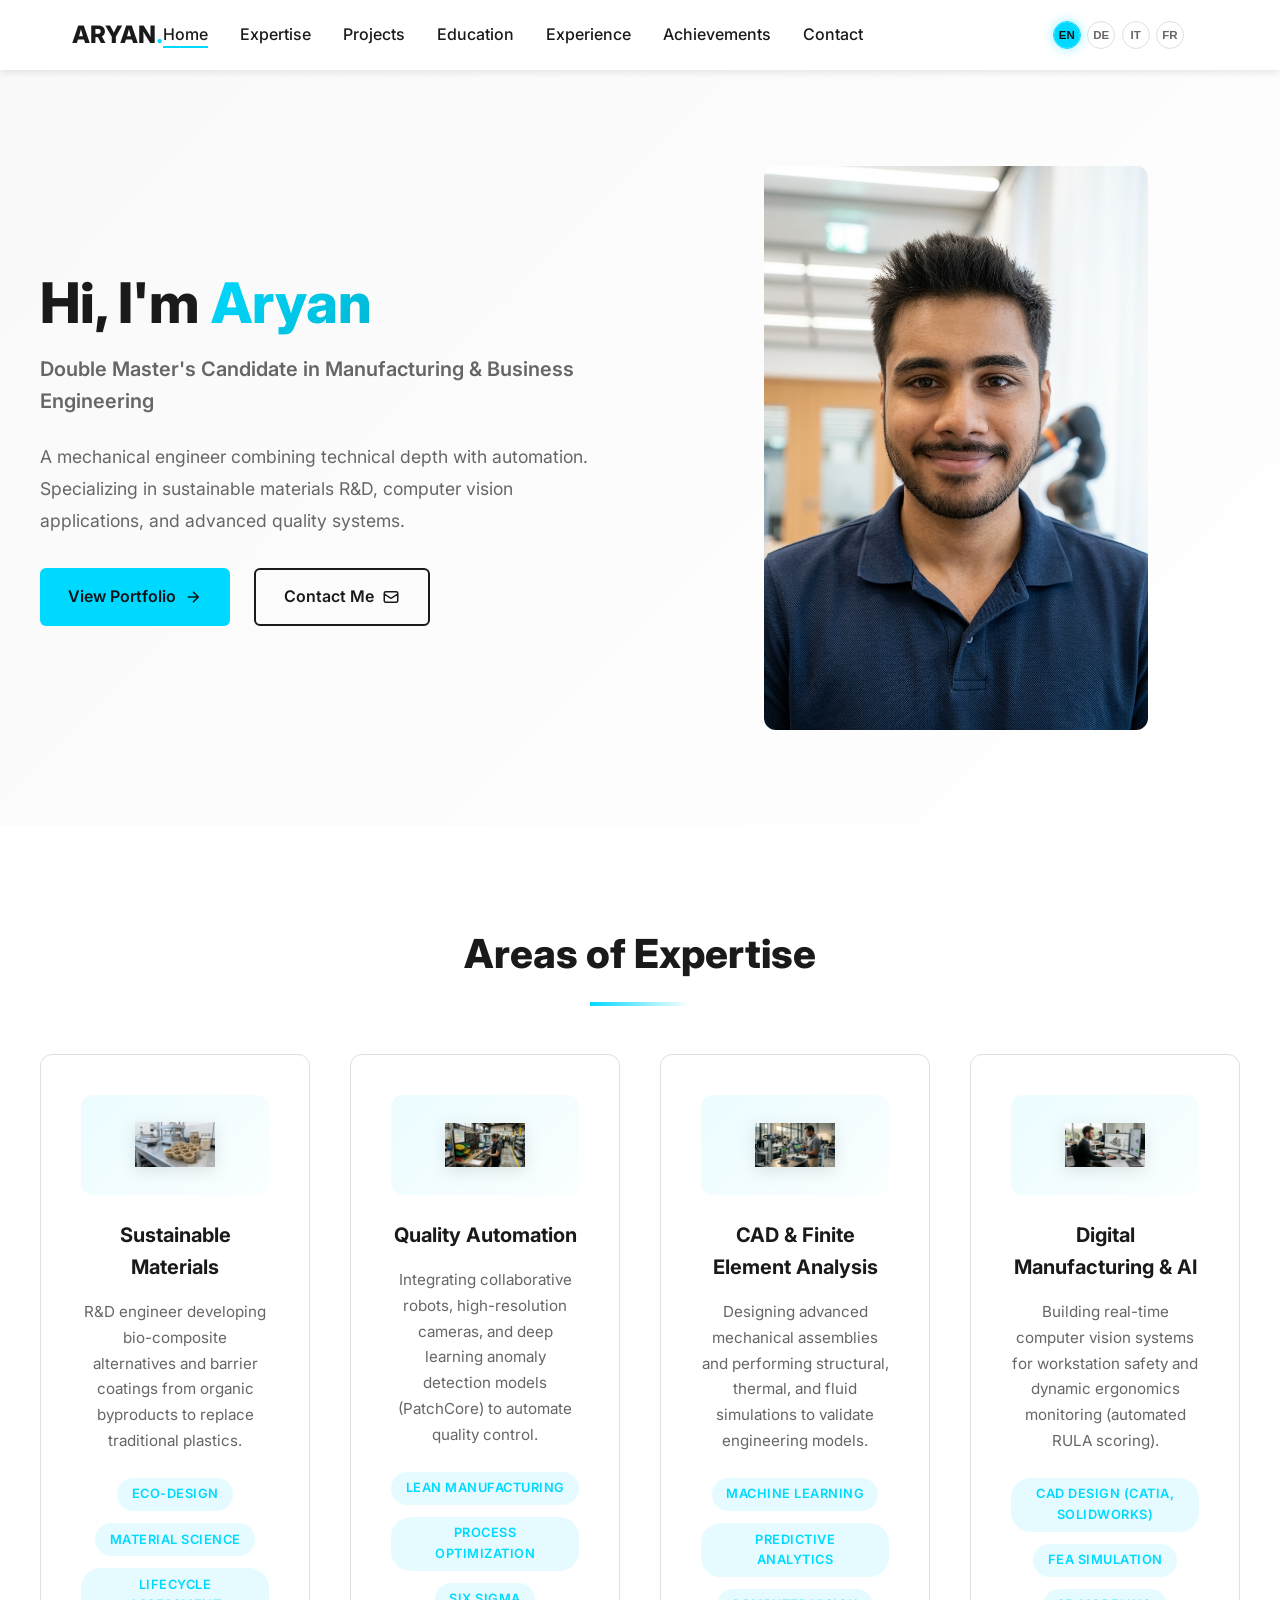
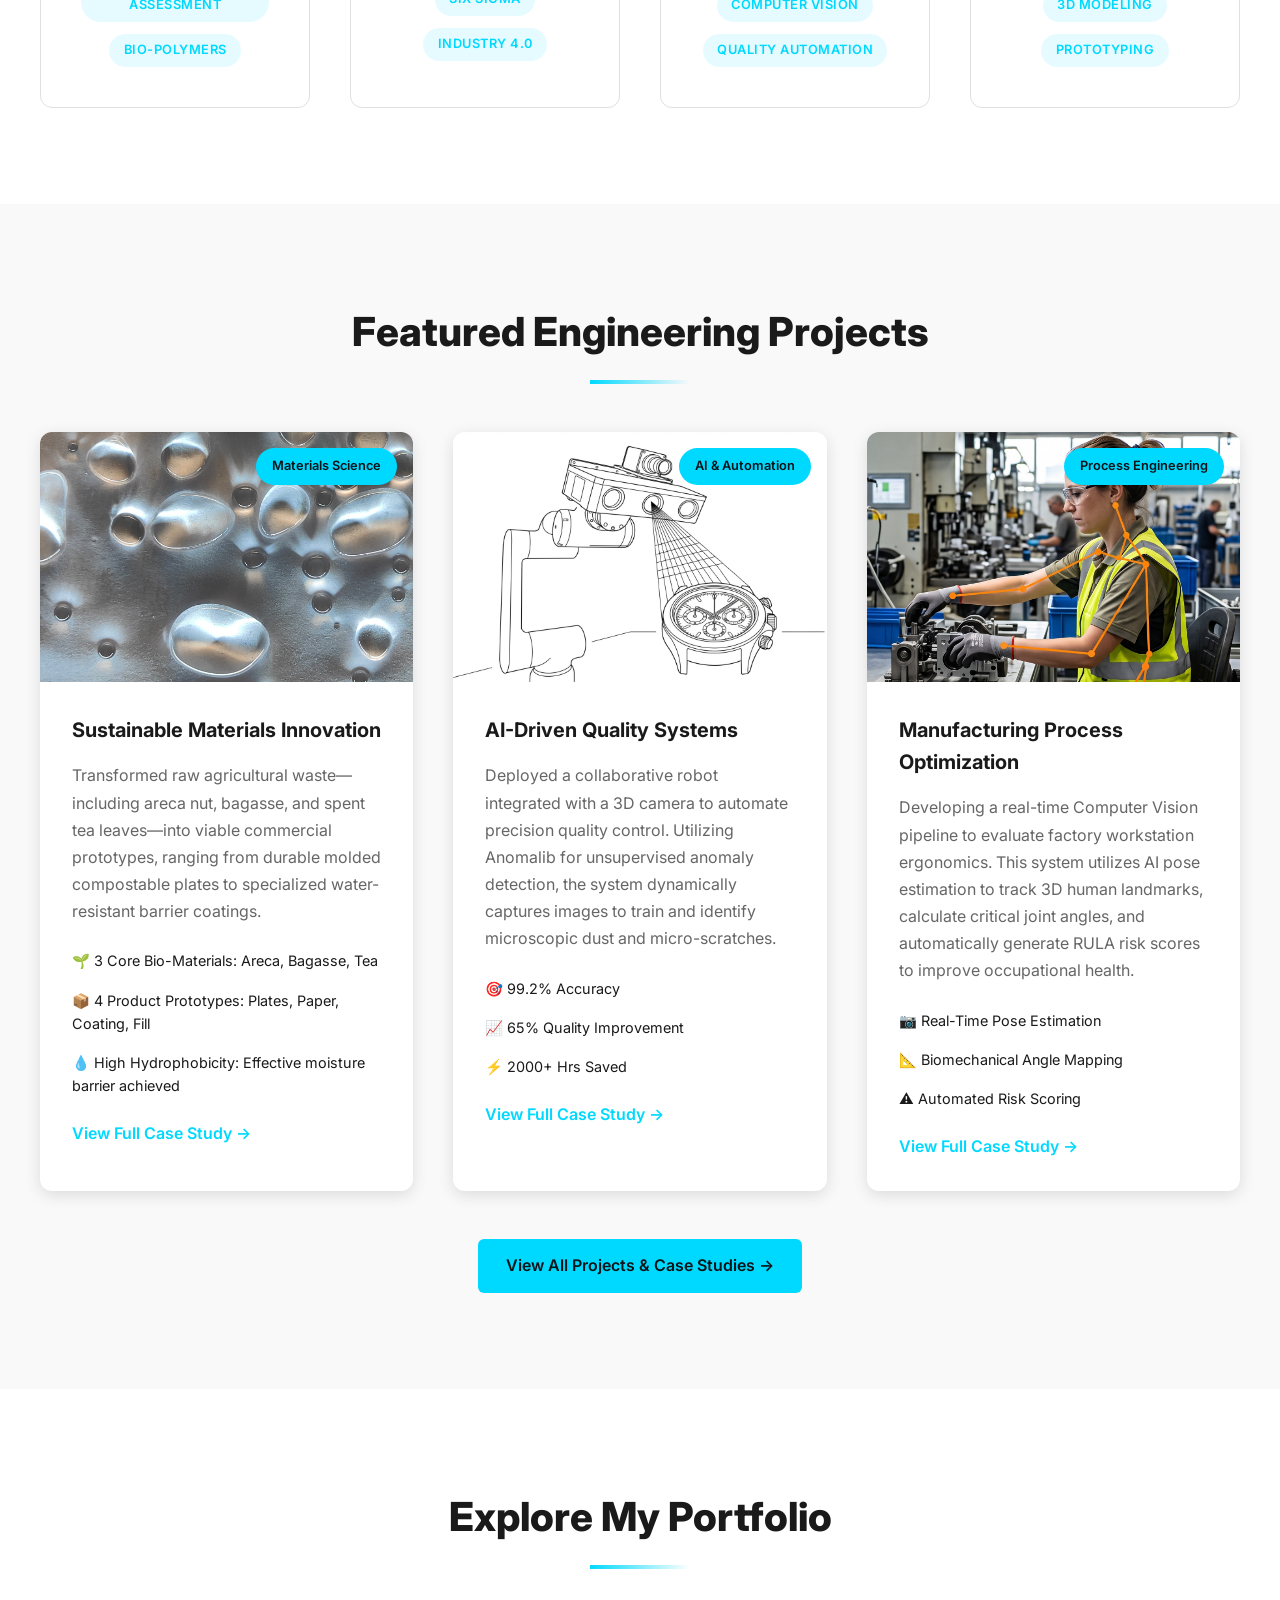
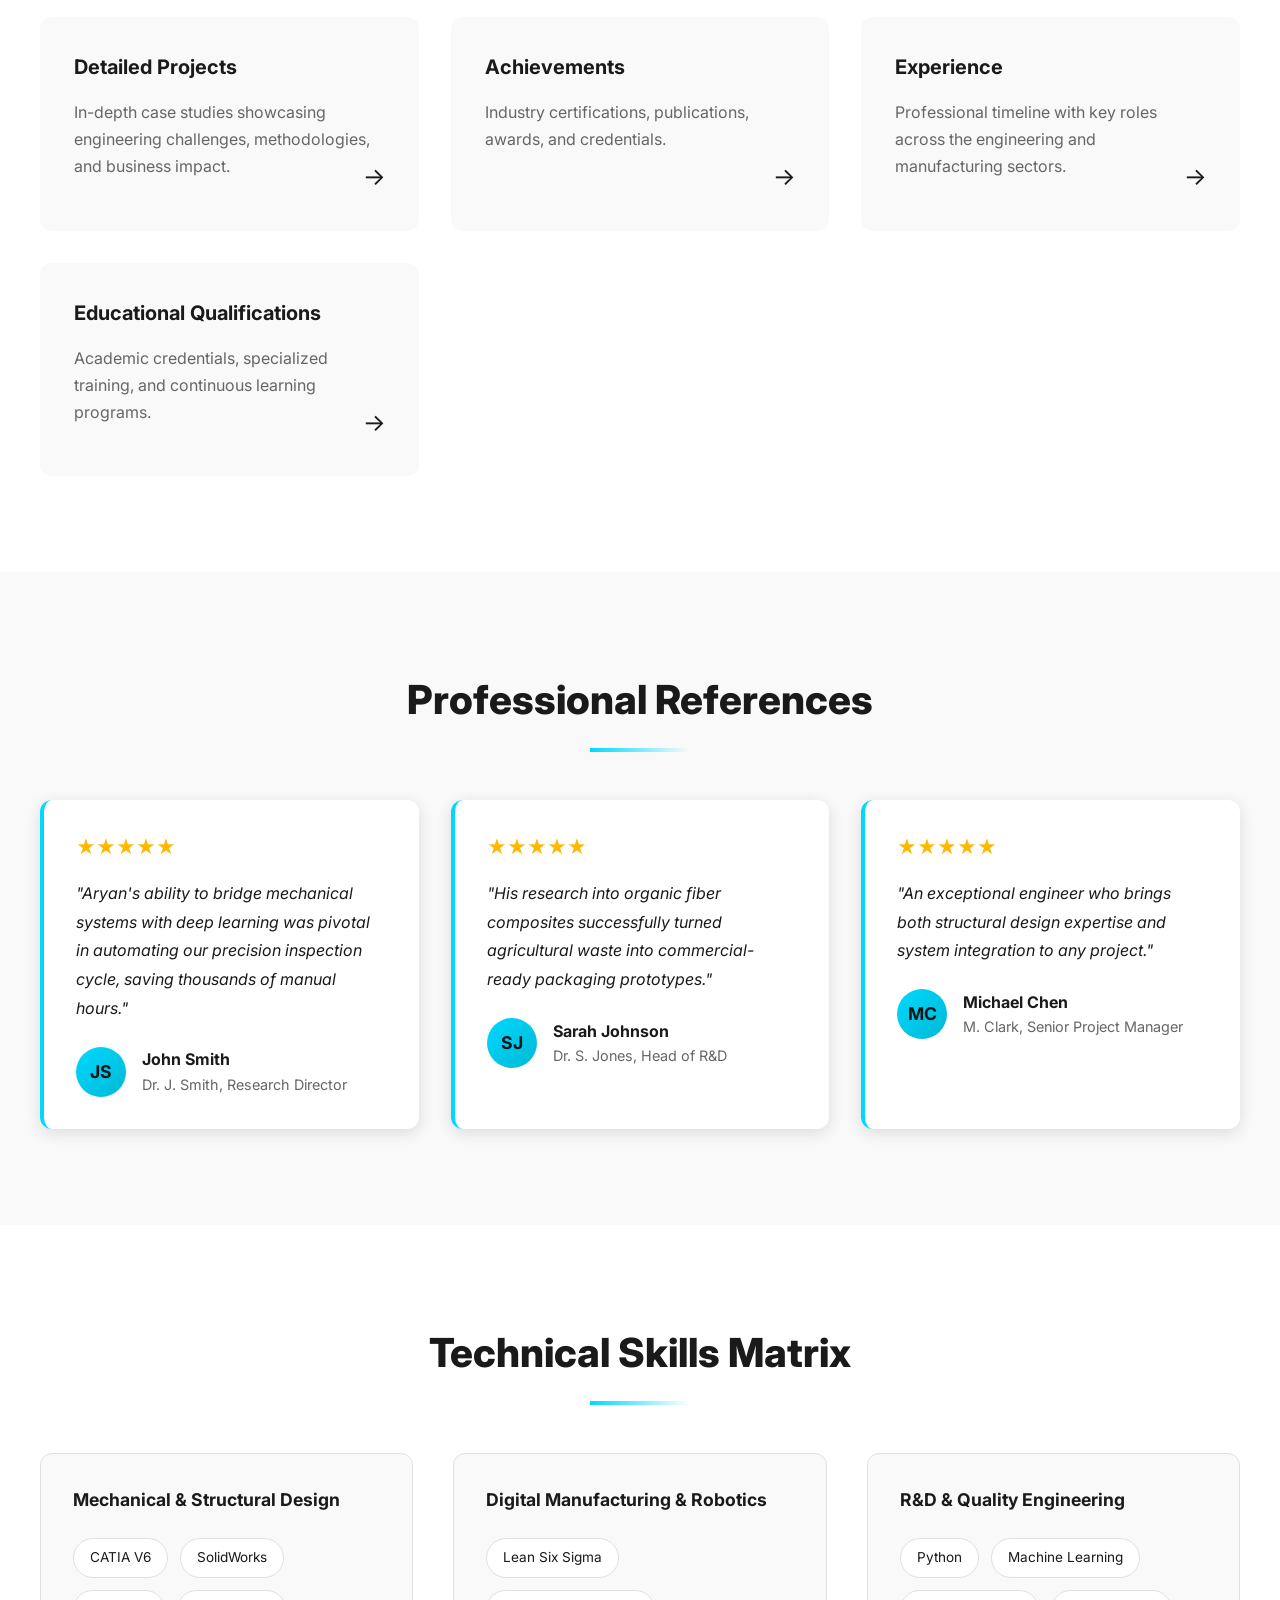
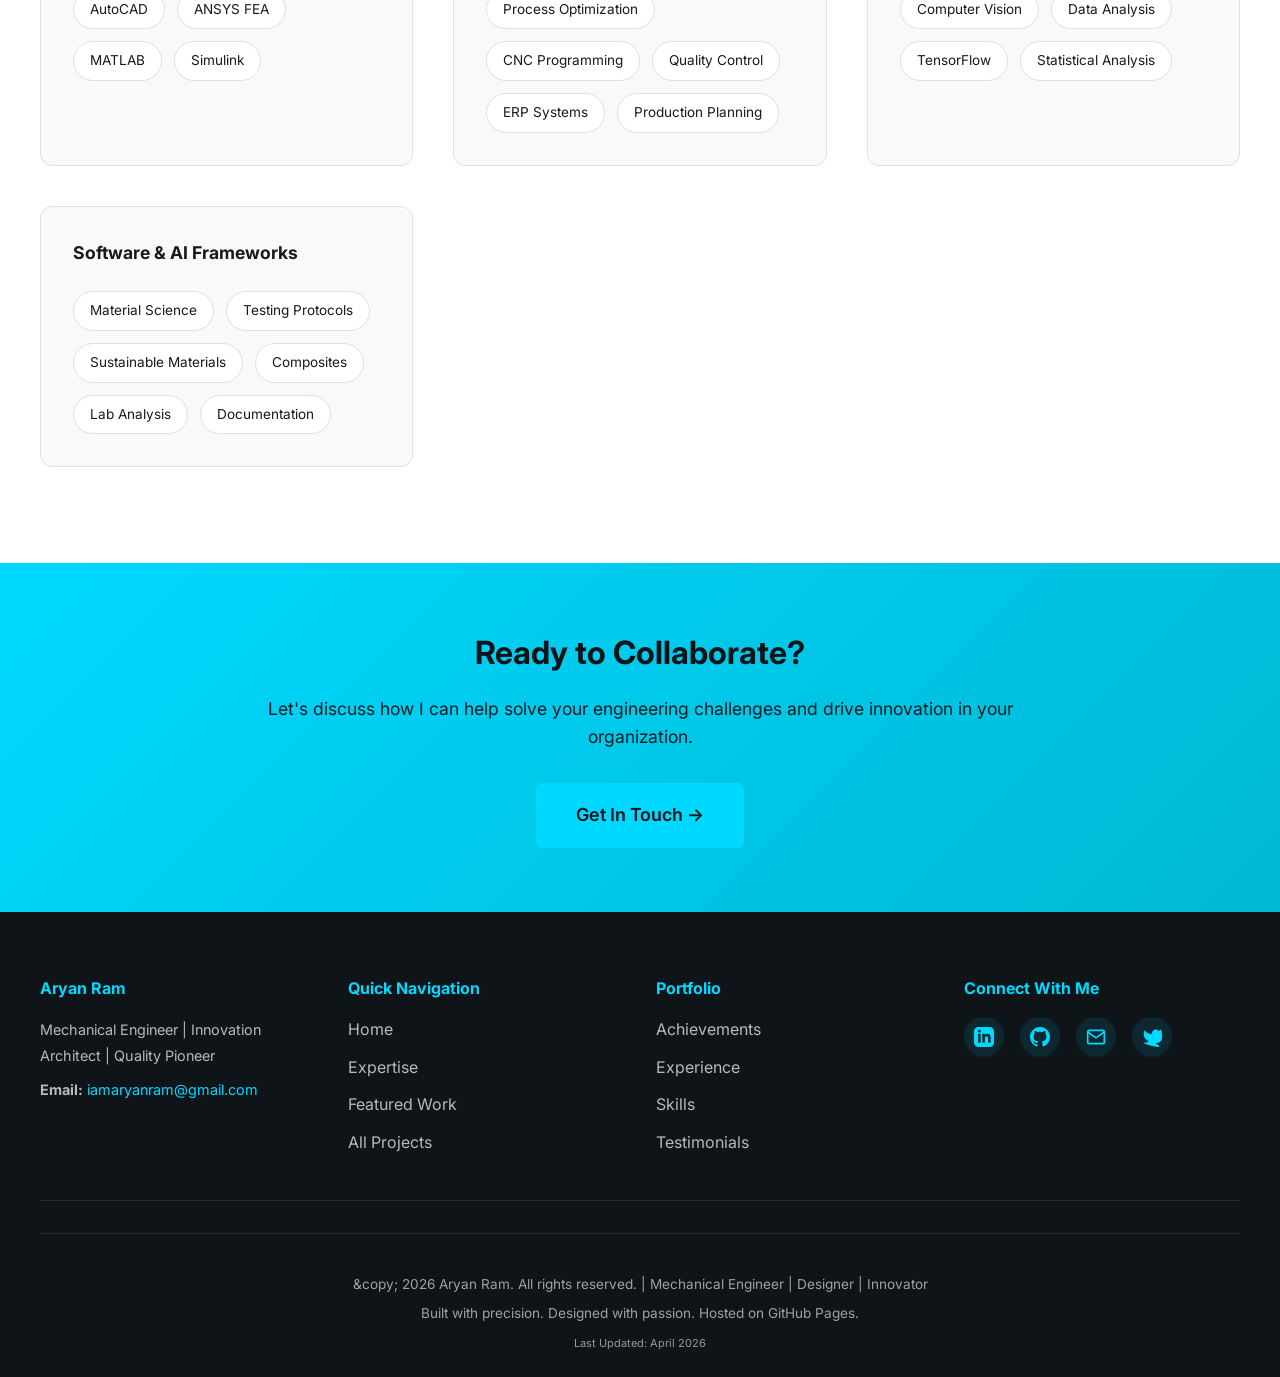
==== commit ae524fa3: "Bug fixes" ====
--- a/index.html
+++ b/index.html
@@ -90,13 +90,11 @@
                     <li><a href="#footer" class="nav-link" data-i18n="nav-contact">Contact</a></li>
                 </ul>
                 
-                <div class="lang-selector-wrapper">
-                    <select id="langSelect" aria-label="Select Language" class="lang-select">
-                        <option value="en">EN</option>
-                        <option value="de">DE</option>
-                        <option value="it">IT</option>
-                        <option value="fr">FR</option>
-                    </select>
+                <div class="lang-selector">
+                    <button class="lang-btn" data-lang="en" aria-label="English">EN</button>
+                    <button class="lang-btn" data-lang="de" aria-label="Deutsch">DE</button>
+                    <button class="lang-btn" data-lang="it" aria-label="Italiano">IT</button>
+                    <button class="lang-btn" data-lang="fr" aria-label="Français">FR</button>
                 </div>
                 
                 <div class="header-controls">
--- a/css/styles.css
+++ b/css/styles.css
@@ -882,37 +882,77 @@
 }
 
 /* ============================================
-   LANGUAGE SELECTOR
-   ============================================ */
-.lang-selector-wrapper {
-    display: flex;
+   LANGUAGE SELECTOR (PREMIUM BUTTONS)
+   ============================================ */
+.lang-selector {
+    display: flex;
+    gap: 0.4rem;
     align-items: center;
     margin-left: auto;
     margin-right: 1.5rem;
 }
 
-.lang-select {
-    padding: 0.4rem 0.8rem;
-    border-radius: 6px;
-    background-color: var(--bg-white);
+.lang-btn {
+    background: none;
     border: 1px solid var(--border-color);
-    color: var(--text-dark);
-    font-size: 0.85rem;
-    font-weight: 600;
+    color: var(--text-light);
+    font-size: 0.72rem;
+    font-weight: 700;
+    width: 28px;
+    height: 28px;
+    border-radius: 50%;
     cursor: pointer;
-    outline: none;
-    transition: all 0.3s ease;
-}
-
-.lang-select:hover,
-.lang-select:focus {
+    display: flex;
+    align-items: center;
+    justify-content: center;
+    transition: all 0.3s cubic-bezier(0.4, 0, 0.2, 1);
+    position: relative;
+    overflow: hidden;
+    padding: 0;
+}
+
+.lang-btn::before {
+    content: '';
+    position: absolute;
+    top: 0;
+    left: 0;
+    width: 100%;
+    height: 100%;
+    background-color: var(--primary-color);
+    transform: scale(0);
+    transition: transform 0.3s ease;
+    border-radius: 50%;
+    z-index: -1;
+}
+
+.lang-btn:hover {
     border-color: var(--primary-color);
-    box-shadow: 0 0 8px rgba(0, 217, 255, 0.2);
+    color: var(--primary-color);
+    transform: translateY(-2px);
+}
+
+.lang-btn.active {
+    border-color: var(--primary-color);
+    color: var(--secondary-color);
+    font-weight: 800;
+    box-shadow: 0 0 12px rgba(0, 217, 255, 0.4);
+    z-index: 1;
+}
+
+.lang-btn.active::before {
+    transform: scale(1);
 }
 
 @media (max-width: 768px) {
-    .lang-selector-wrapper {
+    .lang-selector {
         margin-right: 1rem;
         margin-left: auto;
+        gap: 0.3rem;
+    }
+    
+    .lang-btn {
+        width: 24px;
+        height: 24px;
+        font-size: 0.65rem;
     }
 }
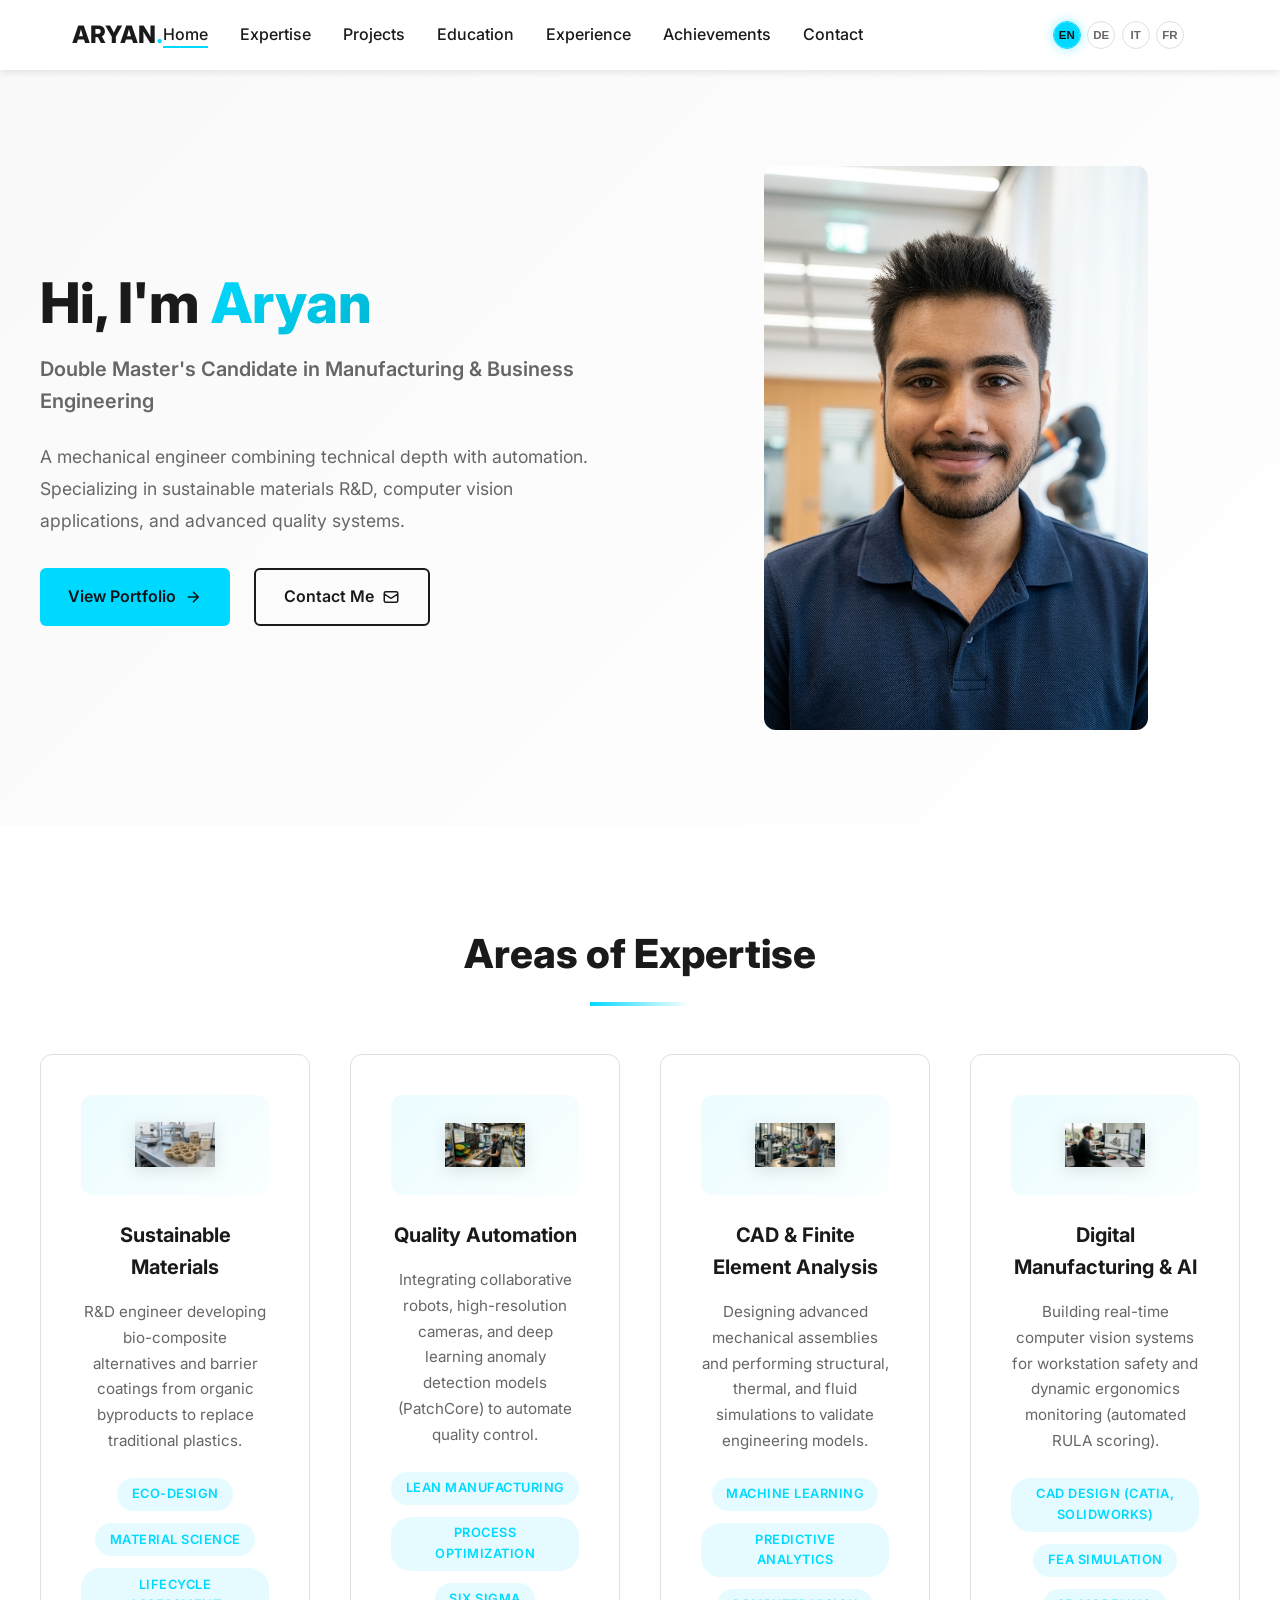
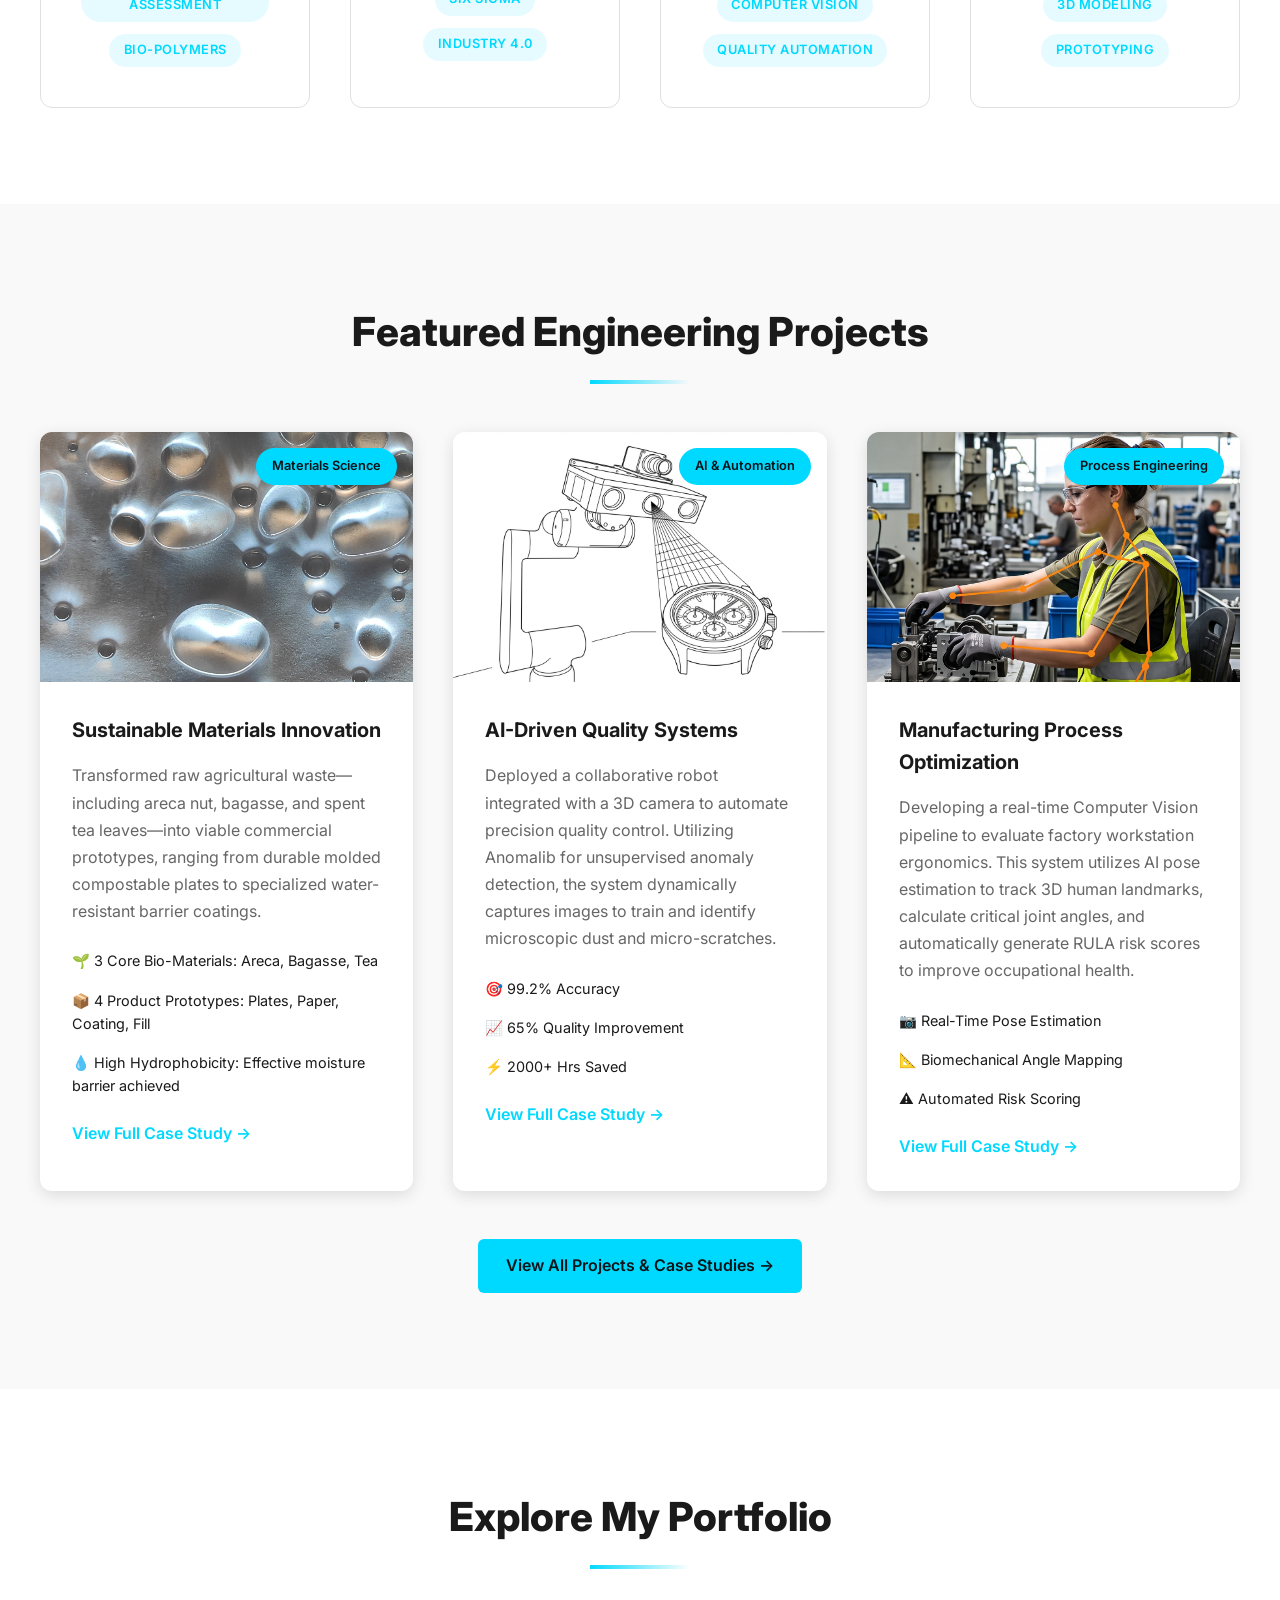
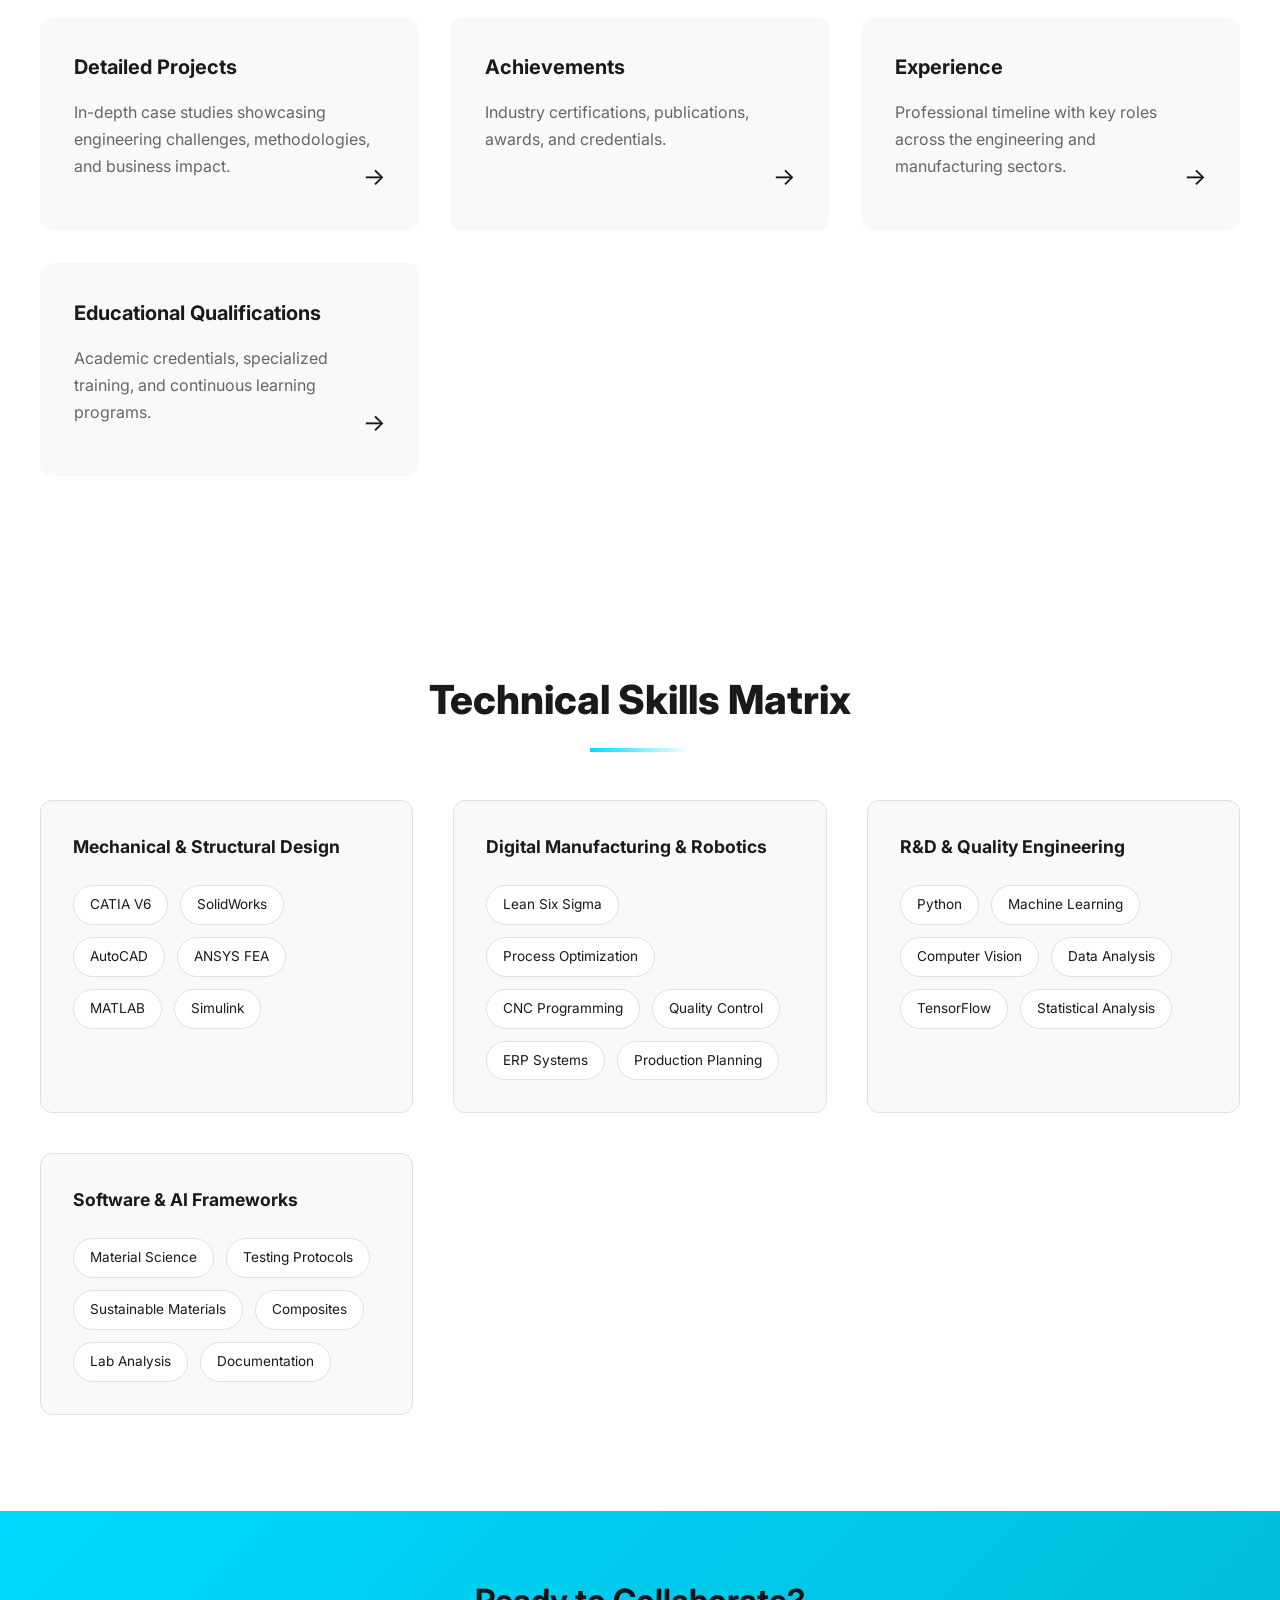
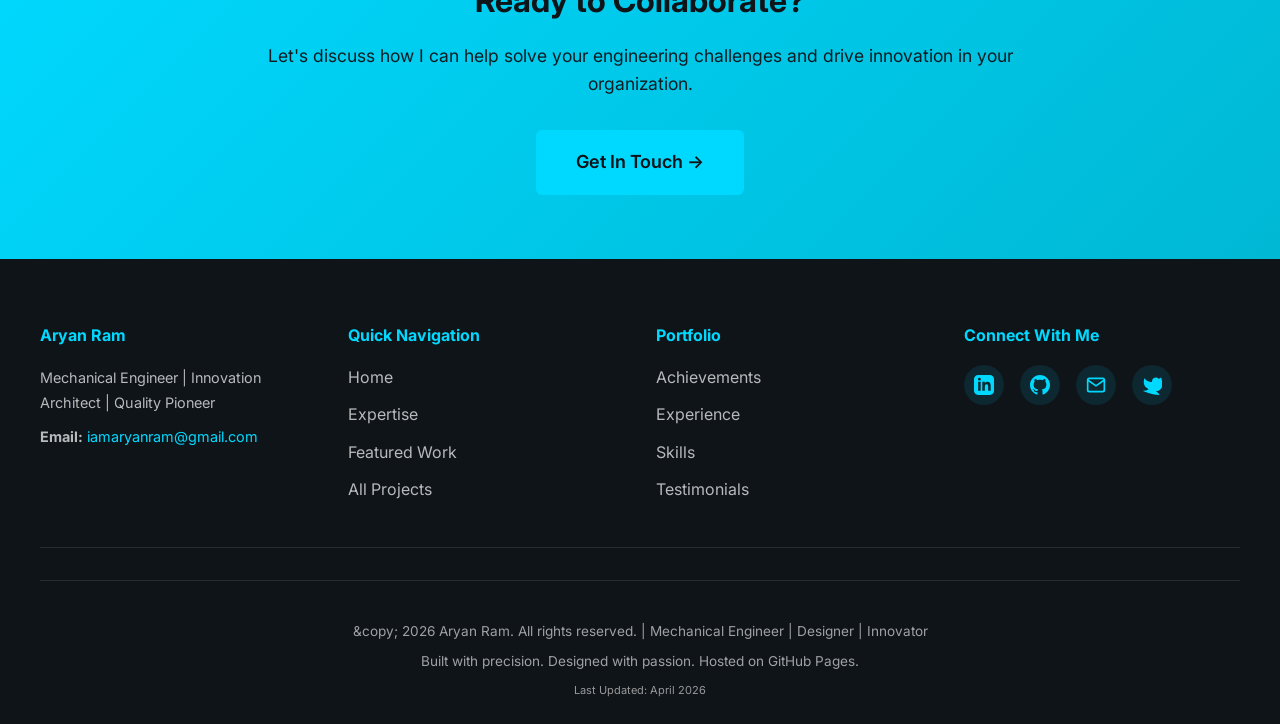
==== commit bb631579: "Bug Fixes" ====
--- a/index.html
+++ b/index.html
@@ -2,6 +2,18 @@
 <!DOCTYPE html>
 <html lang="en">
 <head>
+    <!-- Google tag (gtag.js) -->
+    <script async src="https://www.googletagmanager.com/gtag/js?id=G-X6CRCMEYX9"></script>
+    <script>
+      window.dataLayer = window.dataLayer || [];
+      function gtag(){dataLayer.push(arguments);}
+      gtag('js', new Date());
+
+      gtag('config', 'G-X6CRCMEYX9');
+    </script>
+    <!-- GoatCounter Analytics -->
+    <script data-goatcounter="https://aryanportfolio.goatcounter.com/count" async src="//gc.zgo.at/count.js"></script>
+
     <meta charset="UTF-8">
     <meta name="viewport" content="width=device-width, initial-scale=1.0">
     <meta name="description" content="Aryan - Mechanical Engineer | Expert in Sustainable Materials, Manufacturing Optimization & AI-Driven Quality Engineering">
@@ -340,7 +352,7 @@
         </div>
     </section>
 
-    <!-- ============ TESTIMONIALS SECTION ============ -->
+    <!-- ============ TESTIMONIALS SECTION (HIDDEN) ============
     <section class="testimonials" id="testimonials" aria-label="Client Testimonials">
         <div class="testimonials-container">
             <h2 class="section-title" data-i18n="sectitle-testimonials">Professional References</h2>
@@ -383,6 +395,7 @@
             </div>
         </div>
     </section>
+    ====================================================== -->
 
     <!-- ============ SKILLS SECTION ============ -->
     <section class="skills-section" id="skills-section" aria-label="Technical Skills">
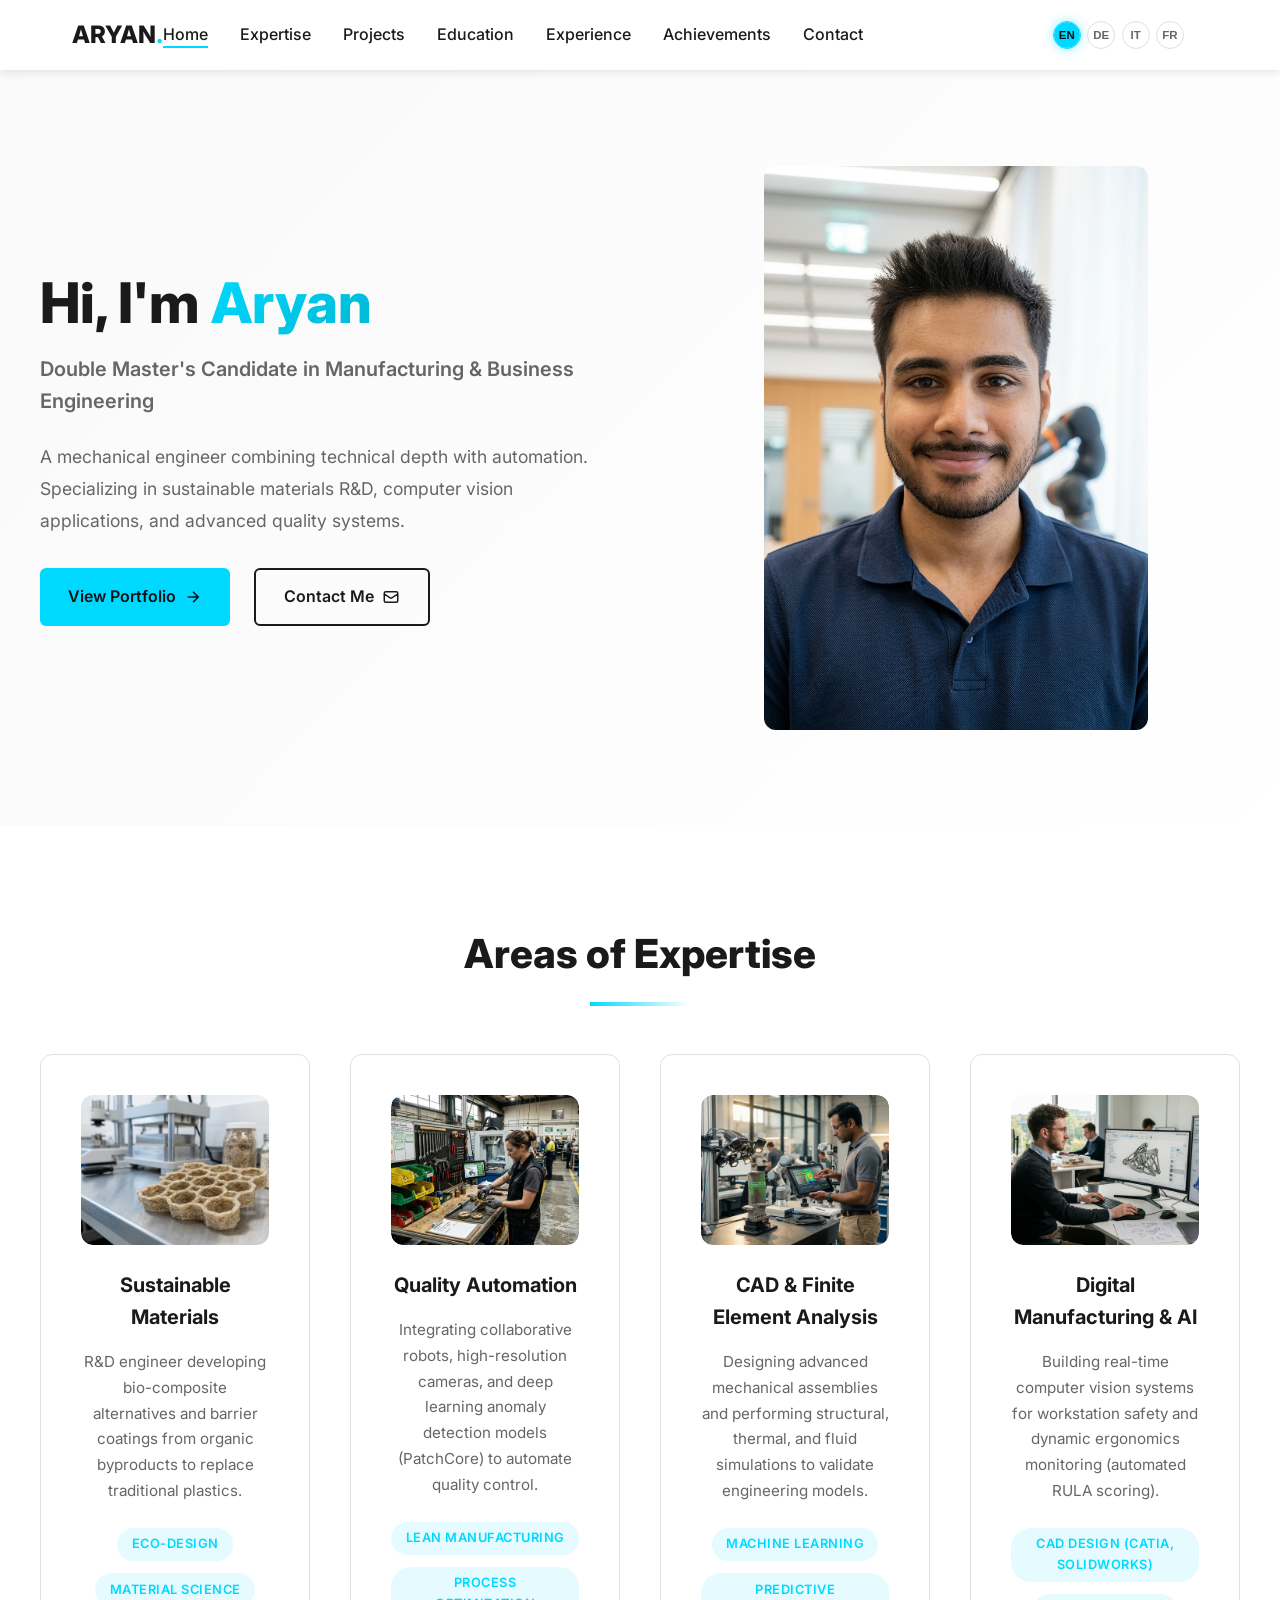
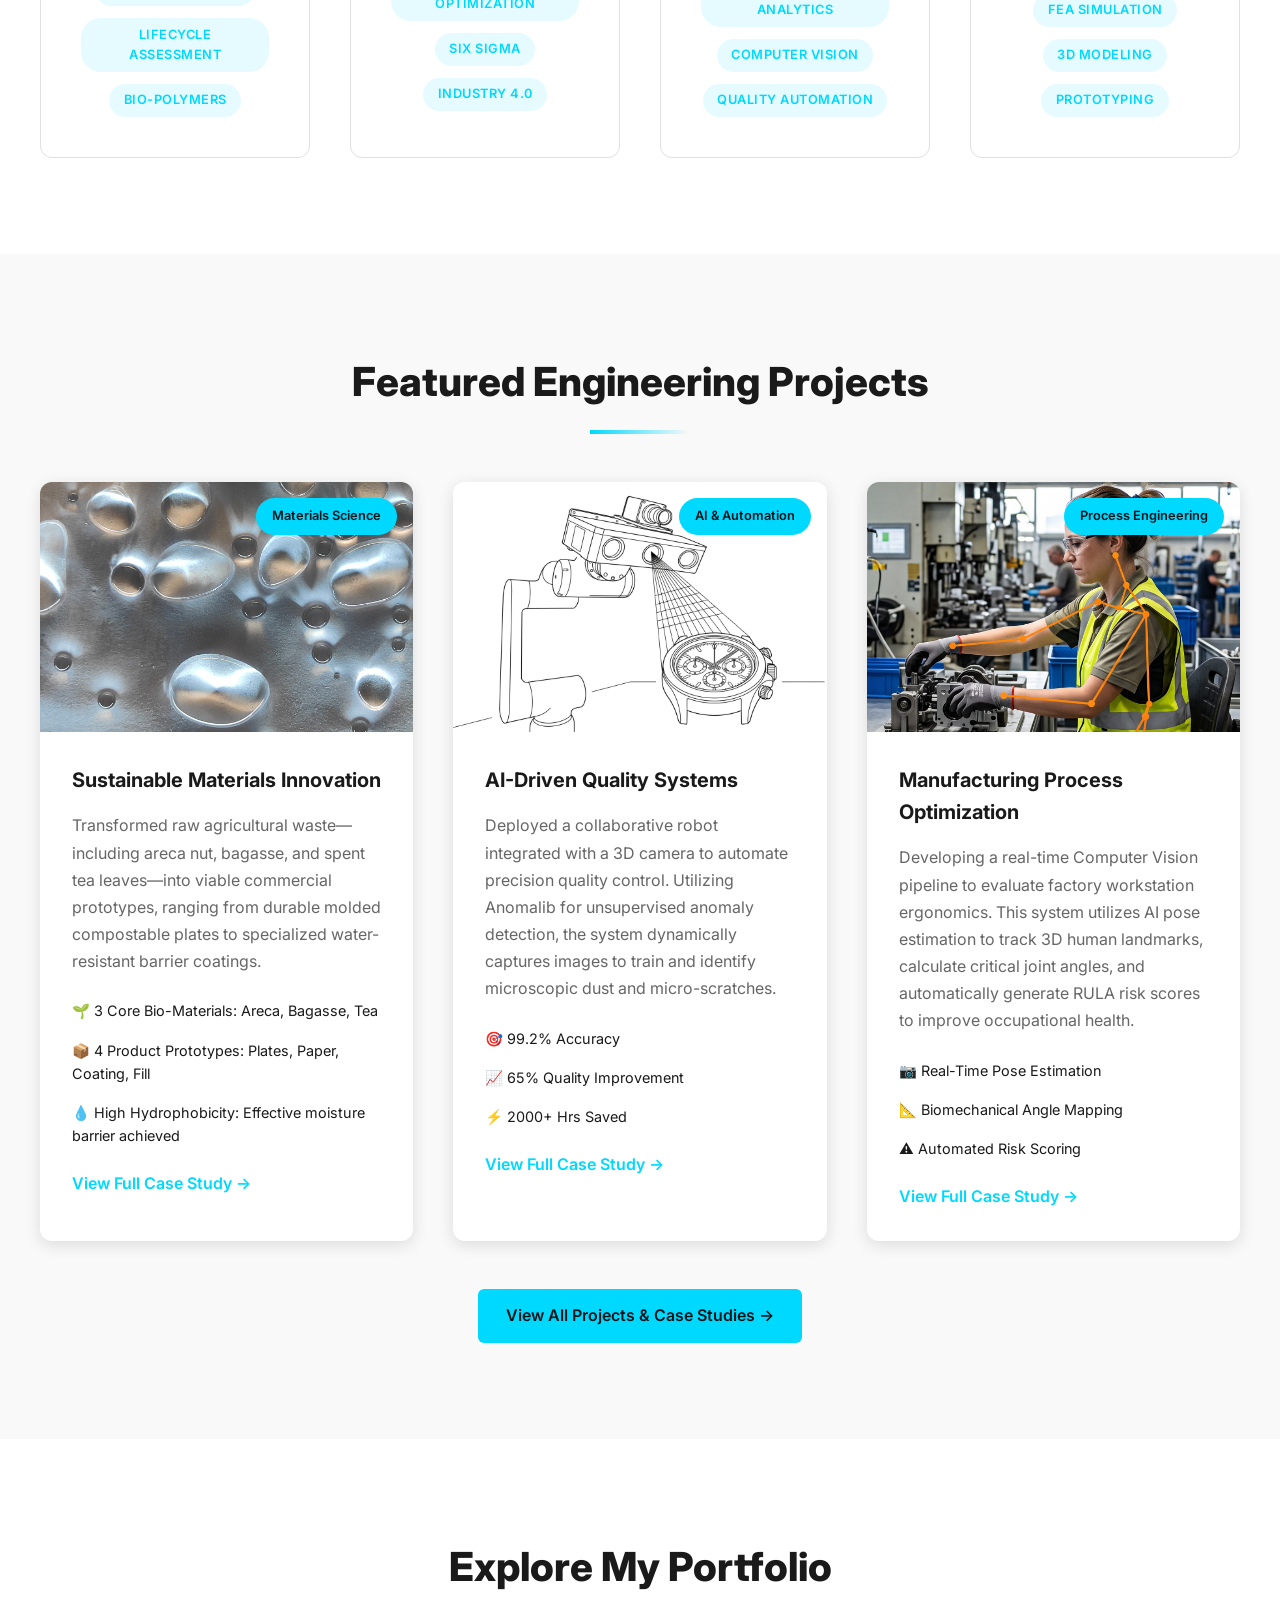
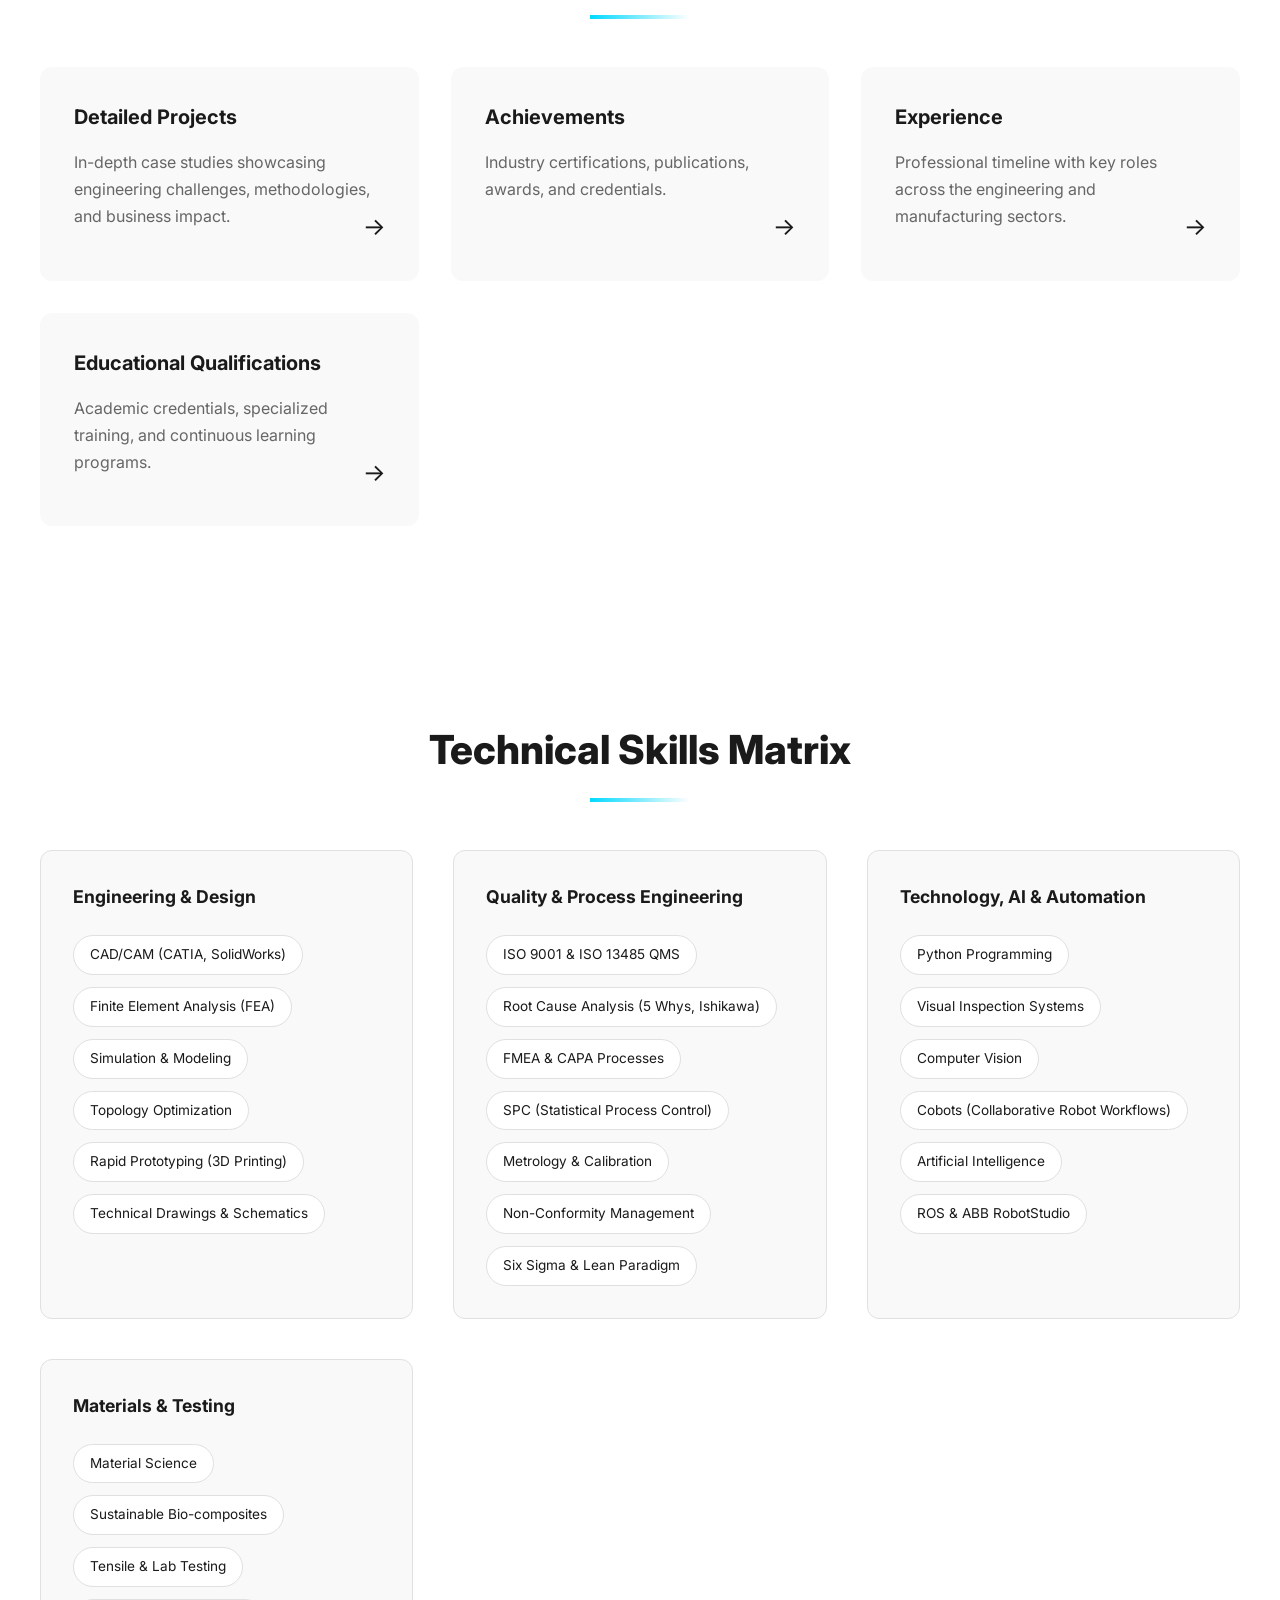
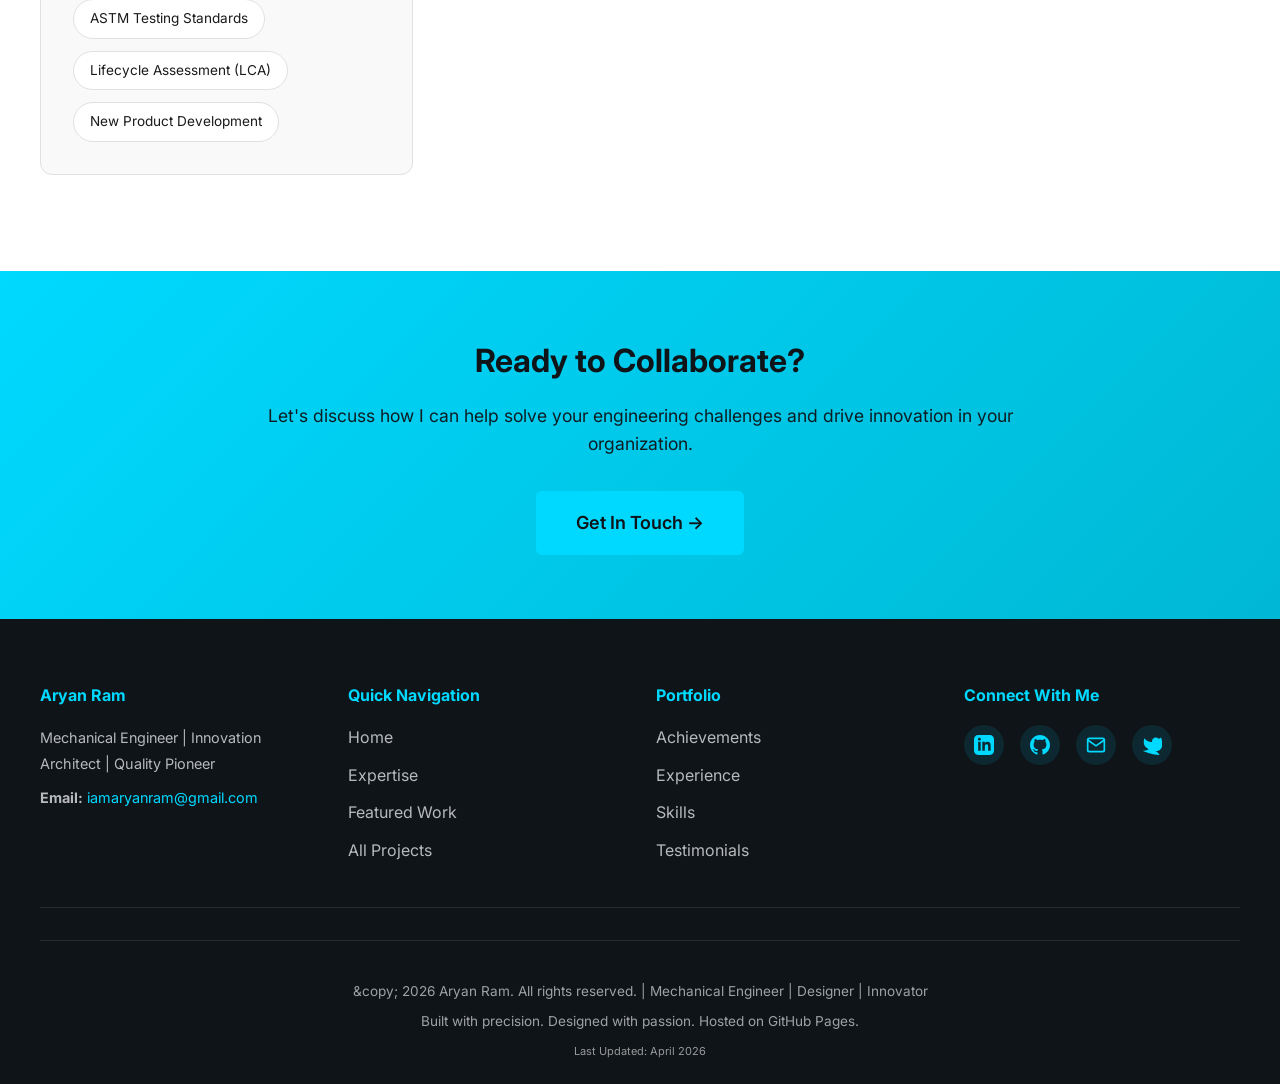
==== commit 09b7b0e7: "Update technical skills matrix, adjust expertise image framing, and update translations" ====
--- a/index.html
+++ b/index.html
@@ -403,47 +403,48 @@
             <h2 class="section-title" data-i18n="sectitle-skills">Technical Skills Matrix</h2>
             <div class="skills-grid">
                 <div class="skill-category">
-                    <h3 data-i18n="skill-cat-1">CAD & Simulation</h3>
+                    <h3 data-i18n="skill-cat-1">Engineering & Design</h3>
                     <div class="skill-tags">
-                        <span>CATIA V6</span>
-                        <span>SolidWorks</span>
-                        <span>AutoCAD</span>
-                        <span>ANSYS FEA</span>
-                        <span>MATLAB</span>
-                        <span>Simulink</span>
+                        <span>CAD/CAM (CATIA, SolidWorks)</span>
+                        <span>Finite Element Analysis (FEA)</span>
+                        <span>Simulation & Modeling</span>
+                        <span>Topology Optimization</span>
+                        <span>Rapid Prototyping (3D Printing)</span>
+                        <span>Technical Drawings & Schematics</span>
                     </div>
                 </div>
                 <div class="skill-category">
-                    <h3 data-i18n="skill-cat-2">Manufacturing & Processes</h3>
+                    <h3 data-i18n="skill-cat-2">Quality & Process Engineering</h3>
                     <div class="skill-tags">
-                        <span>Lean Six Sigma</span>
-                        <span>Process Optimization</span>
-                        <span>CNC Programming</span>
-                        <span>Quality Control</span>
-                        <span>ERP Systems</span>
-                        <span>Production Planning</span>
+                        <span>ISO 9001 & ISO 13485 QMS</span>
+                        <span>Root Cause Analysis (5 Whys, Ishikawa)</span>
+                        <span>FMEA & CAPA Processes</span>
+                        <span>SPC (Statistical Process Control)</span>
+                        <span>Metrology & Calibration</span>
+                        <span>Non-Conformity Management</span>
+                        <span>Six Sigma & Lean Paradigm</span>
                     </div>
                 </div>
                 <div class="skill-category">
-                    <h3 data-i18n="skill-cat-3">AI & Data Analytics</h3>
+                    <h3 data-i18n="skill-cat-3">Technology, AI & Automation</h3>
                     <div class="skill-tags">
-                        <span>Python</span>
-                        <span>Machine Learning</span>
+                        <span>Python Programming</span>
+                        <span>Visual Inspection Systems</span>
                         <span>Computer Vision</span>
-                        <span>Data Analysis</span>
-                        <span>TensorFlow</span>
-                        <span>Statistical Analysis</span>
+                        <span>Cobots (Collaborative Robot Workflows)</span>
+                        <span>Artificial Intelligence</span>
+                        <span>ROS & ABB RobotStudio</span>
                     </div>
                 </div>
                 <div class="skill-category">
                     <h3 data-i18n="skill-cat-4">Materials & Testing</h3>
                     <div class="skill-tags">
                         <span>Material Science</span>
-                        <span>Testing Protocols</span>
-                        <span>Sustainable Materials</span>
-                        <span>Composites</span>
-                        <span>Lab Analysis</span>
-                        <span>Documentation</span>
+                        <span>Sustainable Bio-composites</span>
+                        <span>Tensile & Lab Testing</span>
+                        <span>ASTM Testing Standards</span>
+                        <span>Lifecycle Assessment (LCA)</span>
+                        <span>New Product Development</span>
                     </div>
                 </div>
             </div>
--- a/css/styles.css
+++ b/css/styles.css
@@ -304,7 +304,7 @@
 .expertise-icon-wrapper {
     position: relative;
     width: 100%;
-    height: 100px;
+    height: 150px; /* Let's make it a bit taller so cover images look beautiful */
     display: flex;
     justify-content: center;
     align-items: center;
@@ -312,23 +312,23 @@
     background: linear-gradient(135deg, rgba(0, 217, 255, 0.08), rgba(0, 217, 255, 0.02));
     border-radius: 12px;
     transition: all 0.4s ease;
+    overflow: hidden; /* Prevent cover image overflow */
 }
 
 .expertise-card:hover .expertise-icon-wrapper {
-    background: linear-gradient(135deg, rgba(0, 217, 255, 0.15), rgba(0, 217, 255, 0.05));
-    transform: scale(1.05);
+    transform: scale(1.02);
 }
 
 .expertise-icon {
-    width: 80px;
-    height: 80px;
-    object-fit: contain;
-    filter: drop-shadow(0 4px 8px rgba(0, 0, 0, 0.1));
-    transition: transform 0.4s ease;
+    width: 100%;
+    height: 100%;
+    object-fit: cover; /* Fill the frame completely and gracefully */
+    border-radius: 12px;
+    transition: transform 0.5s ease;
 }
 
 .expertise-card:hover .expertise-icon {
-    transform: scale(1.1) rotateY(5deg);
+    transform: scale(1.08); /* Modern cover zoom animation */
 }
 
 .expertise-card h3 {
--- a/css/responsive.css
+++ b/css/responsive.css
@@ -190,12 +190,13 @@
     }
 
     .expertise-icon-wrapper {
-        height: 80px;
+        height: 120px;
     }
 
     .expertise-icon {
-        width: 60px;
-        height: 60px;
+        width: 100%;
+        height: 100%;
+        object-fit: cover;
     }
 }
 
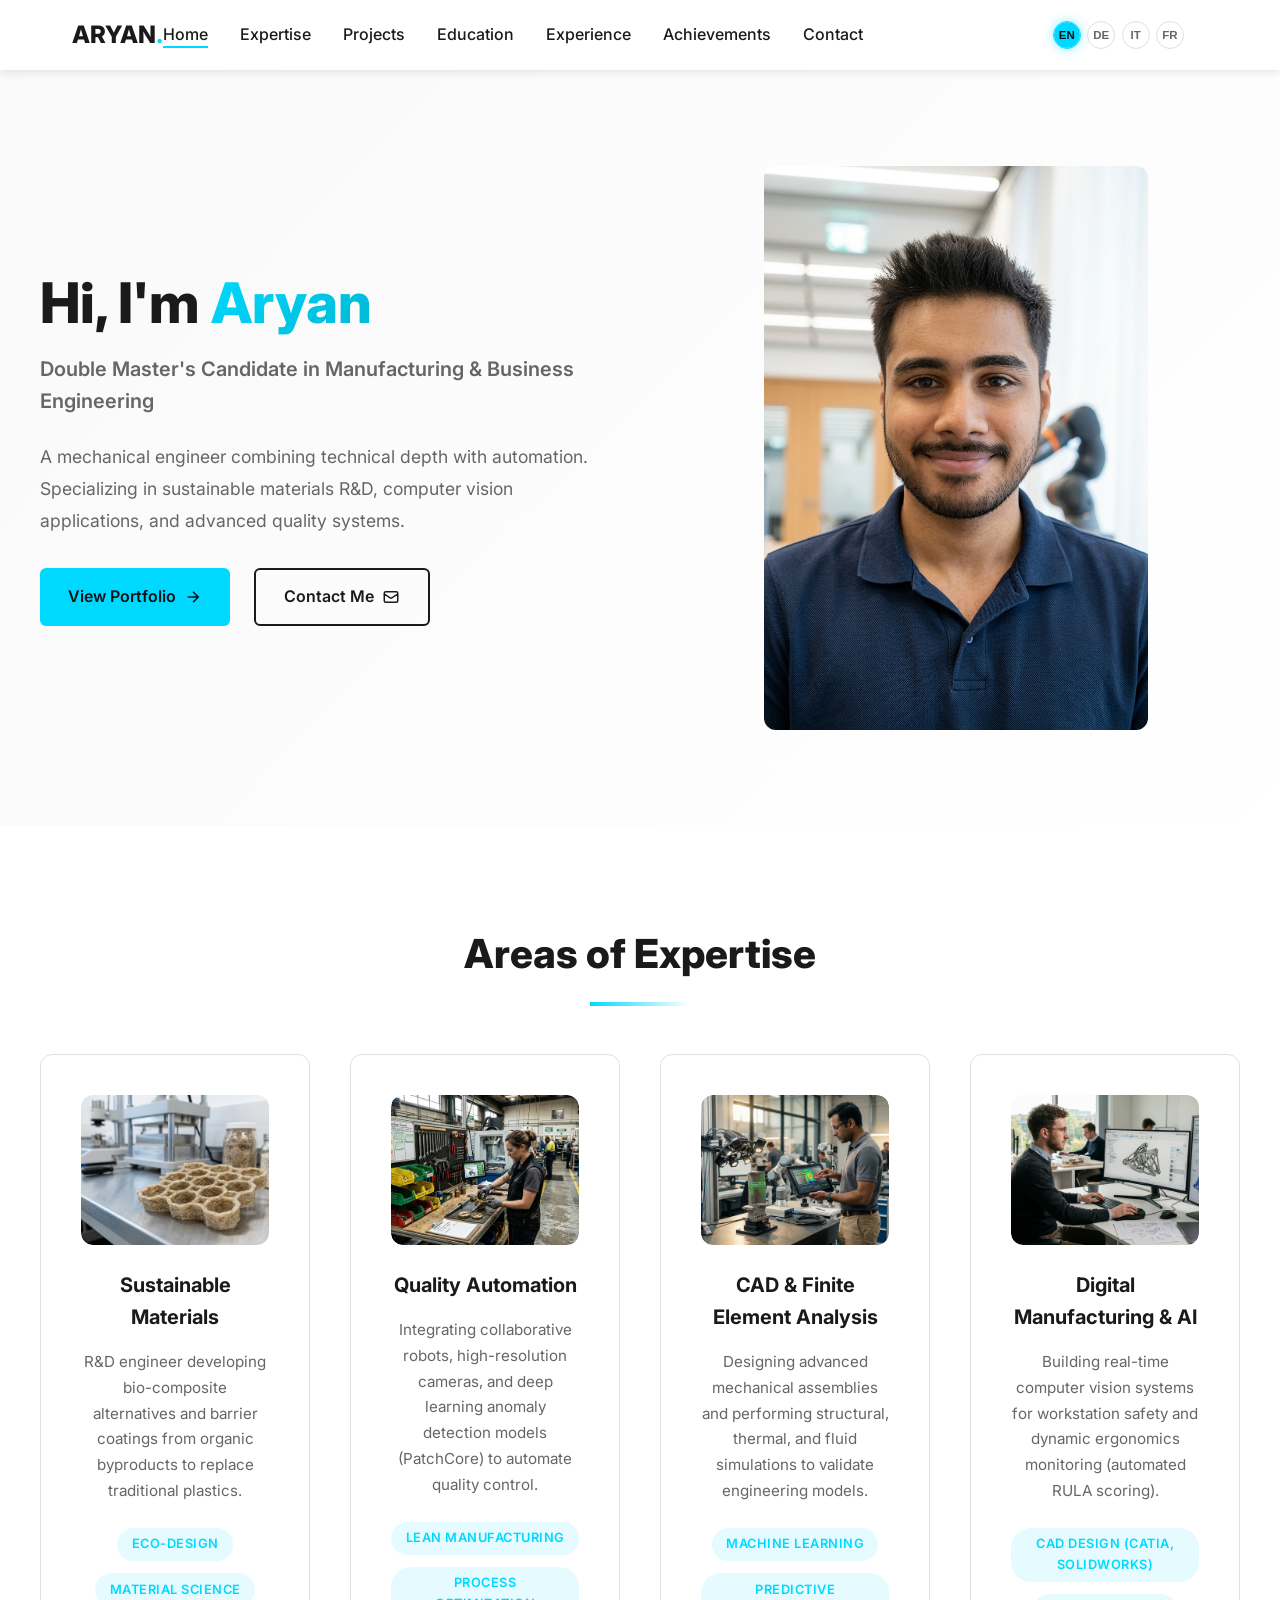
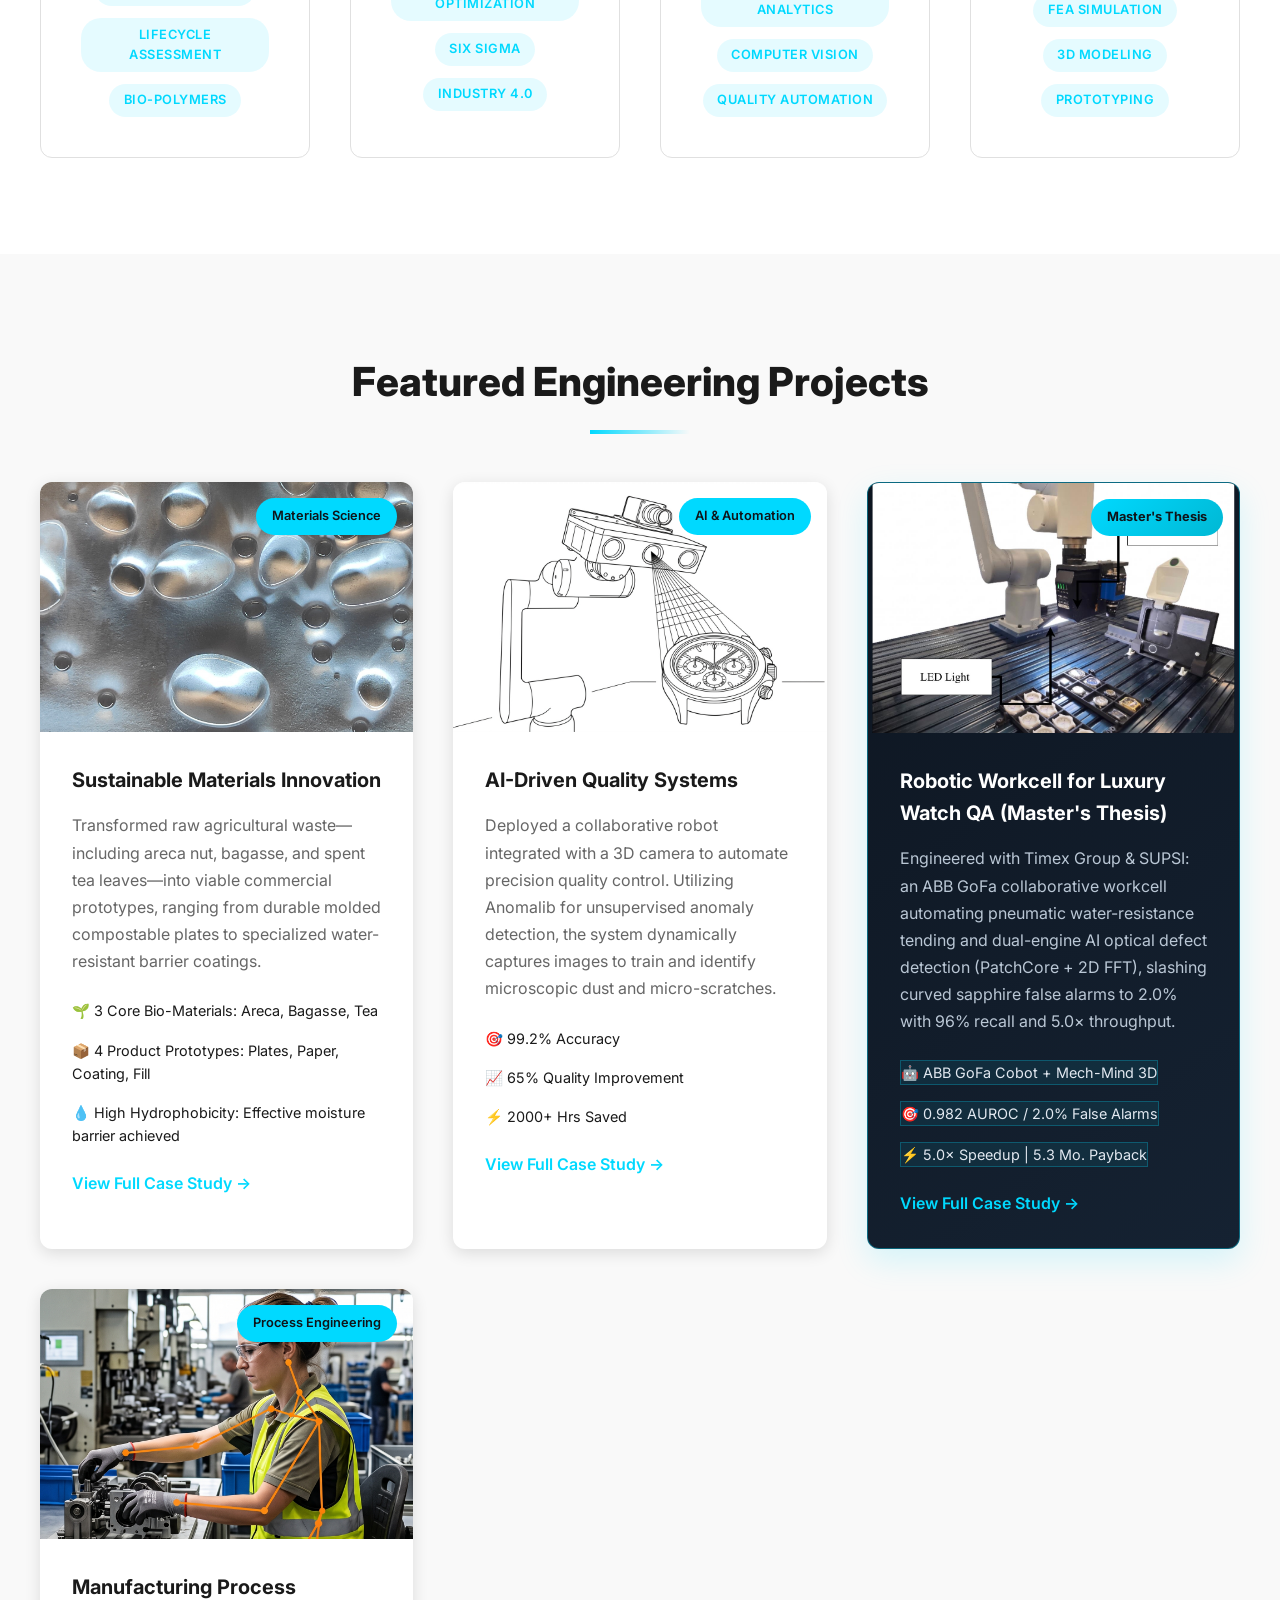
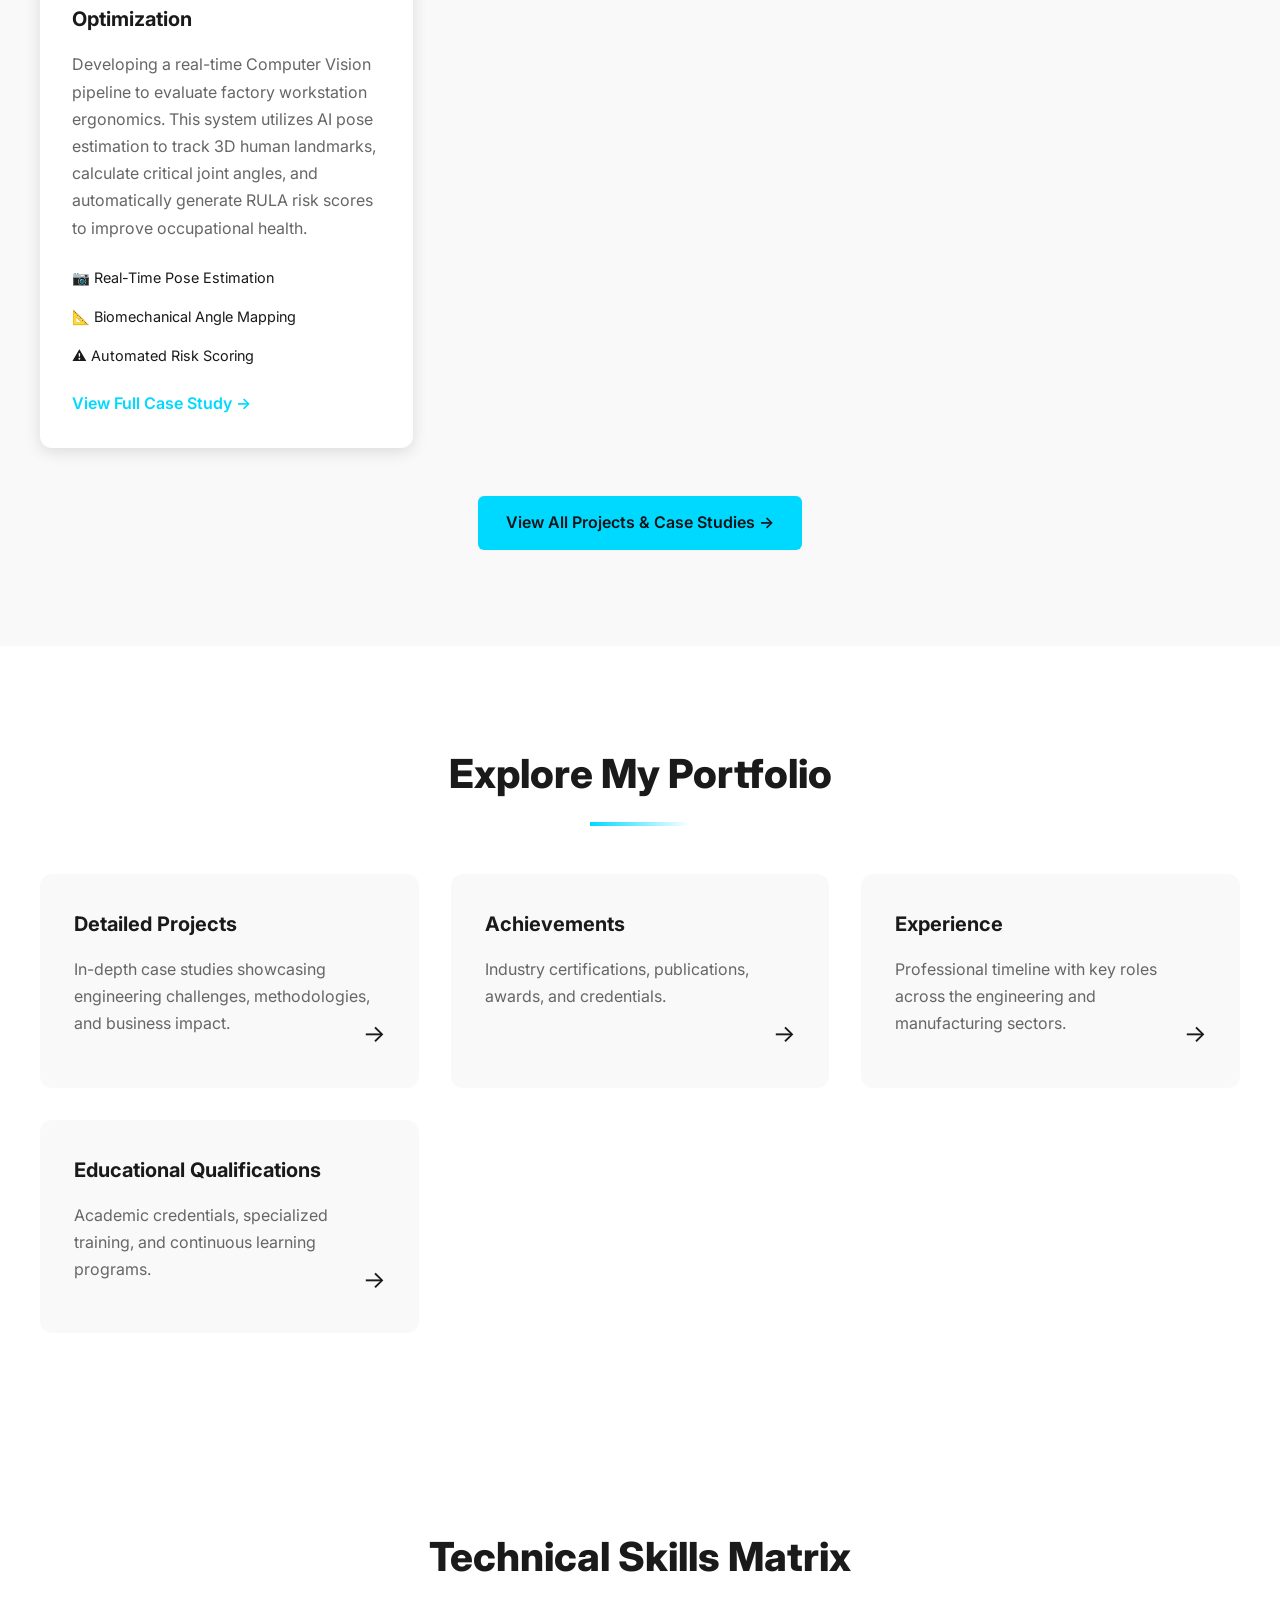
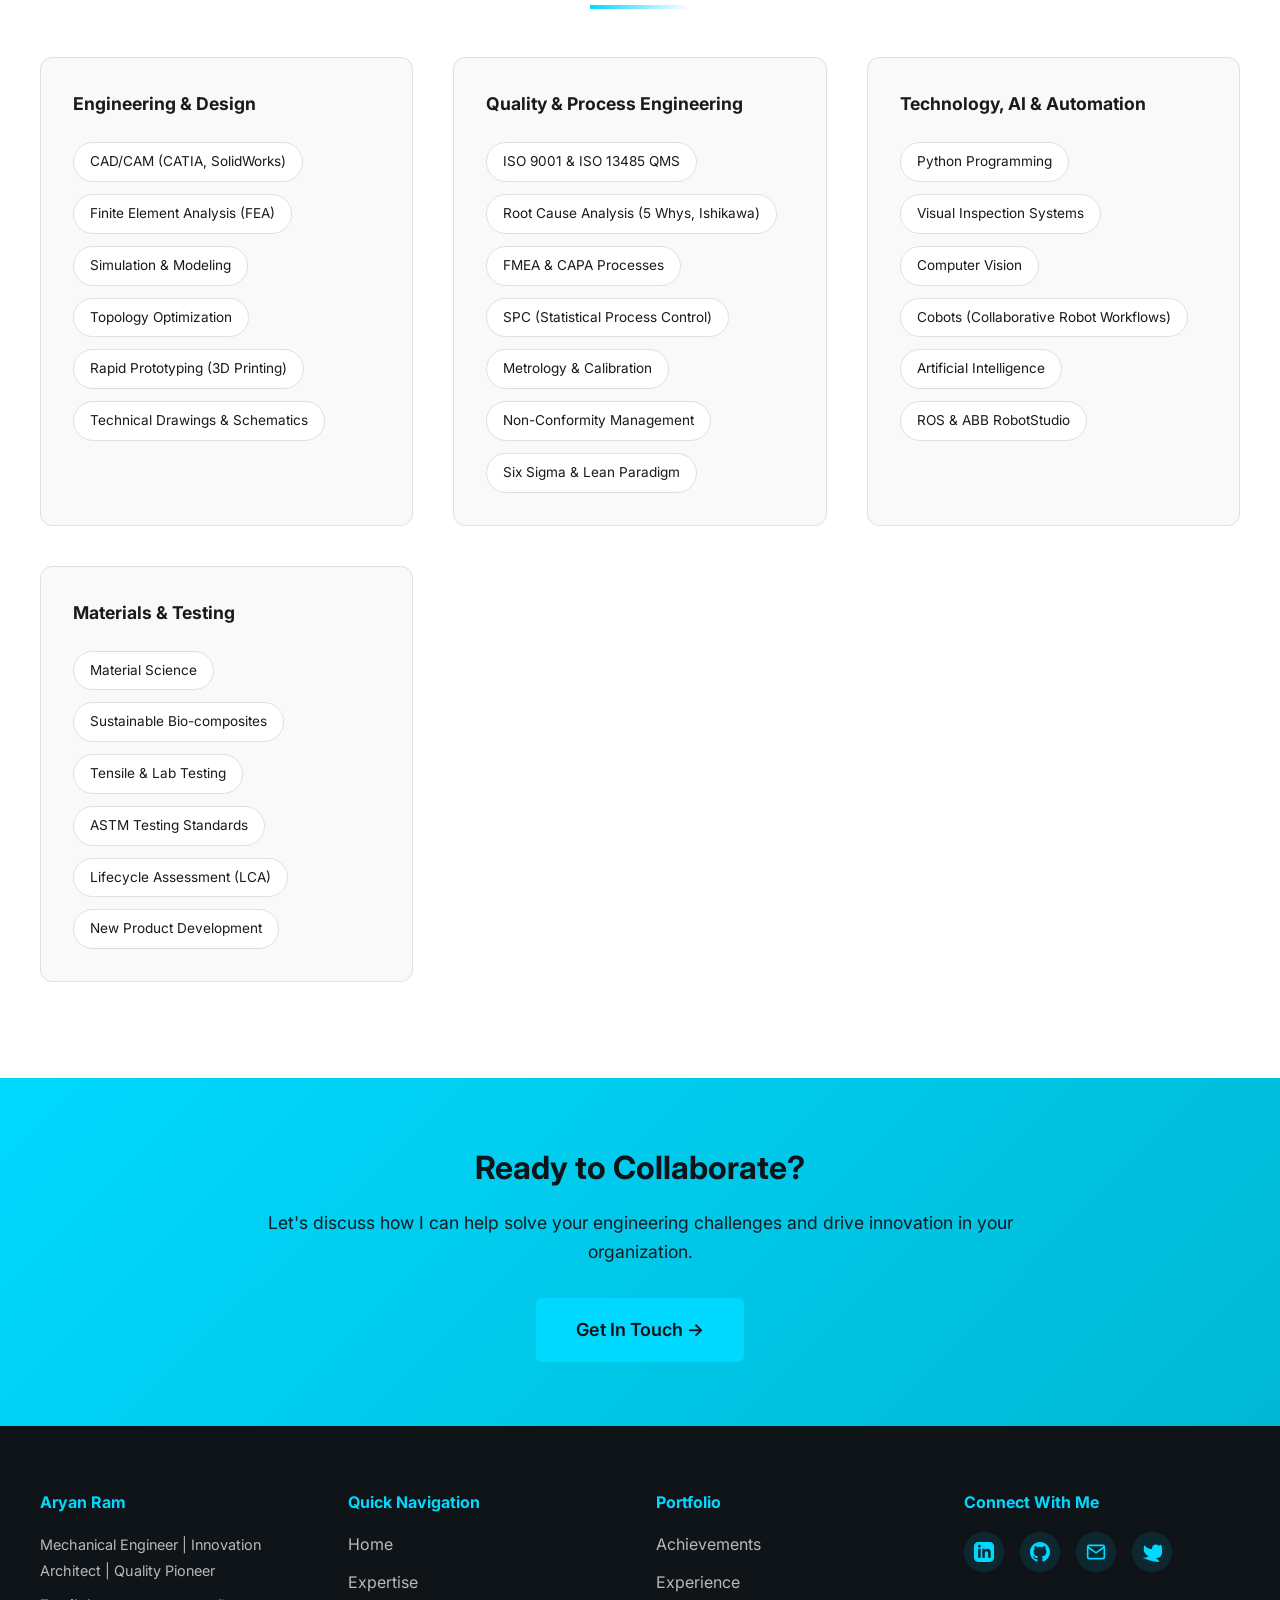
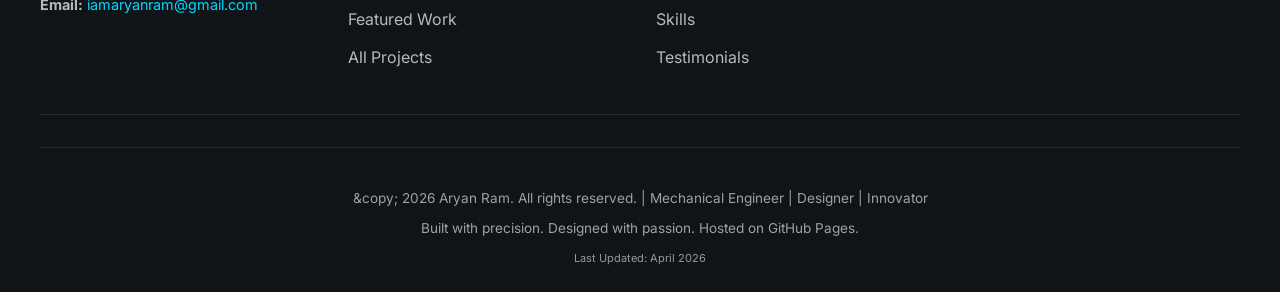
==== commit face3672: "Add Master's Thesis project card below Project 02 with authentic lab imagery and midnight cyan theme" ====
--- a/index.html
+++ b/index.html
@@ -71,8 +71,8 @@
     <link rel="icon" type="image/svg+xml" href="data:image/svg+xml,<svg xmlns='http://www.w3.org/2000/svg' viewBox='0 0 100 100'><text y='.9em' font-size='90' fill='%2300D9FF' font-weight='800'>A</text></svg>">
     
     <!-- Stylesheets -->
-    <link rel="stylesheet" href="css/styles.css">
-    <link rel="stylesheet" href="css/responsive.css">
+    <link rel="stylesheet" href="css/styles.css?v=2">
+    <link rel="stylesheet" href="css/responsive.css?v=2">
     <link rel="stylesheet" href="css/animations.css">
     
     <!-- Google Fonts -->
@@ -291,6 +291,30 @@
                             <span>⚡ 2000+ Hrs Saved</span>
                         </div>
                         <a href="projects.html#project-2" class="read-more">View Full Case Study →</a>
+                    </div>
+                </article>
+
+                <!-- Master's Thesis Project -->
+                <article class="featured-card thesis-featured-card" role="article">
+                    <div class="featured-image">
+                        <img 
+                            src="./images/projects/thesis_robotic_workcell.png" 
+                            alt="Master Thesis: Collaborative Robotic Workcell for Luxury Watch QA"
+                            loading="lazy"
+                            width="500"
+                            height="300"
+                            title="View project details">
+                        <span class="project-category">Master's Thesis</span>
+                    </div>
+                    <div class="featured-content">
+                        <h3 data-i18n="feat-title-thesis">Robotic Workcell for Luxury Watch QA (Master's Thesis)</h3>
+                        <p data-i18n="feat-desc-thesis">Engineered with Timex Group & SUPSI: an ABB GoFa collaborative workcell automating pneumatic water-resistance tending and dual-engine AI optical defect detection (PatchCore + 2D FFT), slashing curved sapphire false alarms to 2.0% with 96% recall and 5.0× throughput.</p>
+                        <div class="project-stats">
+                            <span>🤖 ABB GoFa Cobot + Mech-Mind 3D</span>
+                            <span>🎯 0.982 AUROC / 2.0% False Alarms</span>
+                            <span>⚡ 5.0× Speedup | 5.3 Mo. Payback</span>
+                        </div>
+                        <a href="projects.html#project-thesis" class="read-more">View Full Case Study →</a>
                     </div>
                 </article>
 
@@ -532,7 +556,6 @@
     </footer>
 
     <!-- Scripts -->
-    <script src="js/animations.js" defer></script>
     <script src="js/main.js" defer></script>
 </body>
 </html>
--- a/css/styles.css
+++ b/css/styles.css
@@ -448,6 +448,46 @@
     font-size: 1.25rem;
     margin-bottom: 1rem;
     color: var(--text-dark);
+}
+
+/* Master Thesis Featured Card Special Theme */
+.featured-card.thesis-featured-card {
+    background: linear-gradient(145deg, #0d1520 0%, #152232 100%) !important;
+    border: 1.5px solid rgba(0, 217, 255, 0.4);
+    box-shadow: 0 12px 32px rgba(0, 217, 255, 0.15);
+}
+
+.featured-card.thesis-featured-card:hover {
+    border-color: var(--primary-color);
+    box-shadow: 0 16px 44px rgba(0, 217, 255, 0.28);
+}
+
+.featured-card.thesis-featured-card .featured-content h3 {
+    color: #FFFFFF !important;
+}
+
+.featured-card.thesis-featured-card .featured-content p {
+    color: #BAC7D5 !important;
+}
+
+.featured-card.thesis-featured-card .project-stats span {
+    color: #E2E8F0 !important;
+    background: rgba(0, 217, 255, 0.08) !important;
+    border: 1px solid rgba(0, 217, 255, 0.25) !important;
+}
+
+.featured-card.thesis-featured-card .project-category {
+    background: linear-gradient(135deg, #00D9FF 0%, #00B8D4 100%) !important;
+    color: #0F1419 !important;
+    font-weight: 700;
+}
+
+.featured-card.thesis-featured-card .read-more {
+    color: #00D9FF !important;
+}
+
+.featured-card.thesis-featured-card .read-more:hover {
+    color: #FFFFFF !important;
 }
 
 .featured-content p {
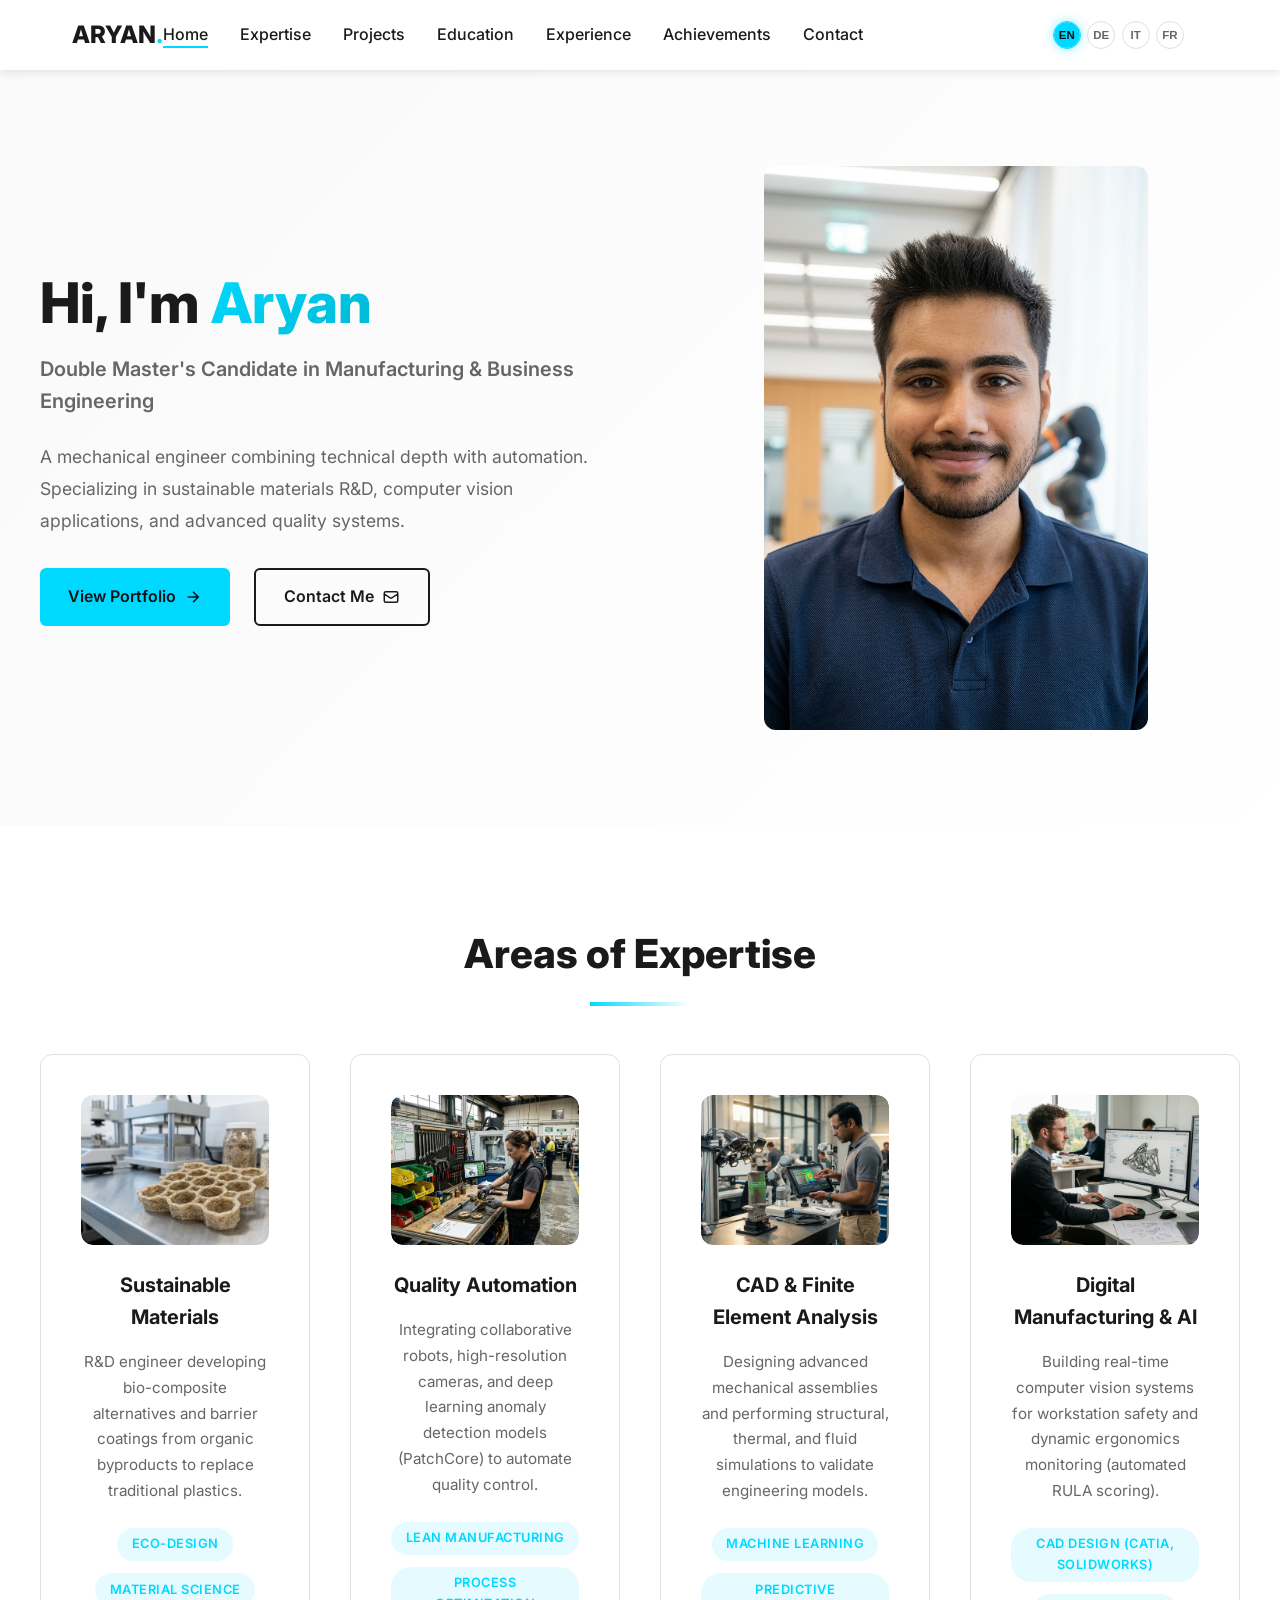
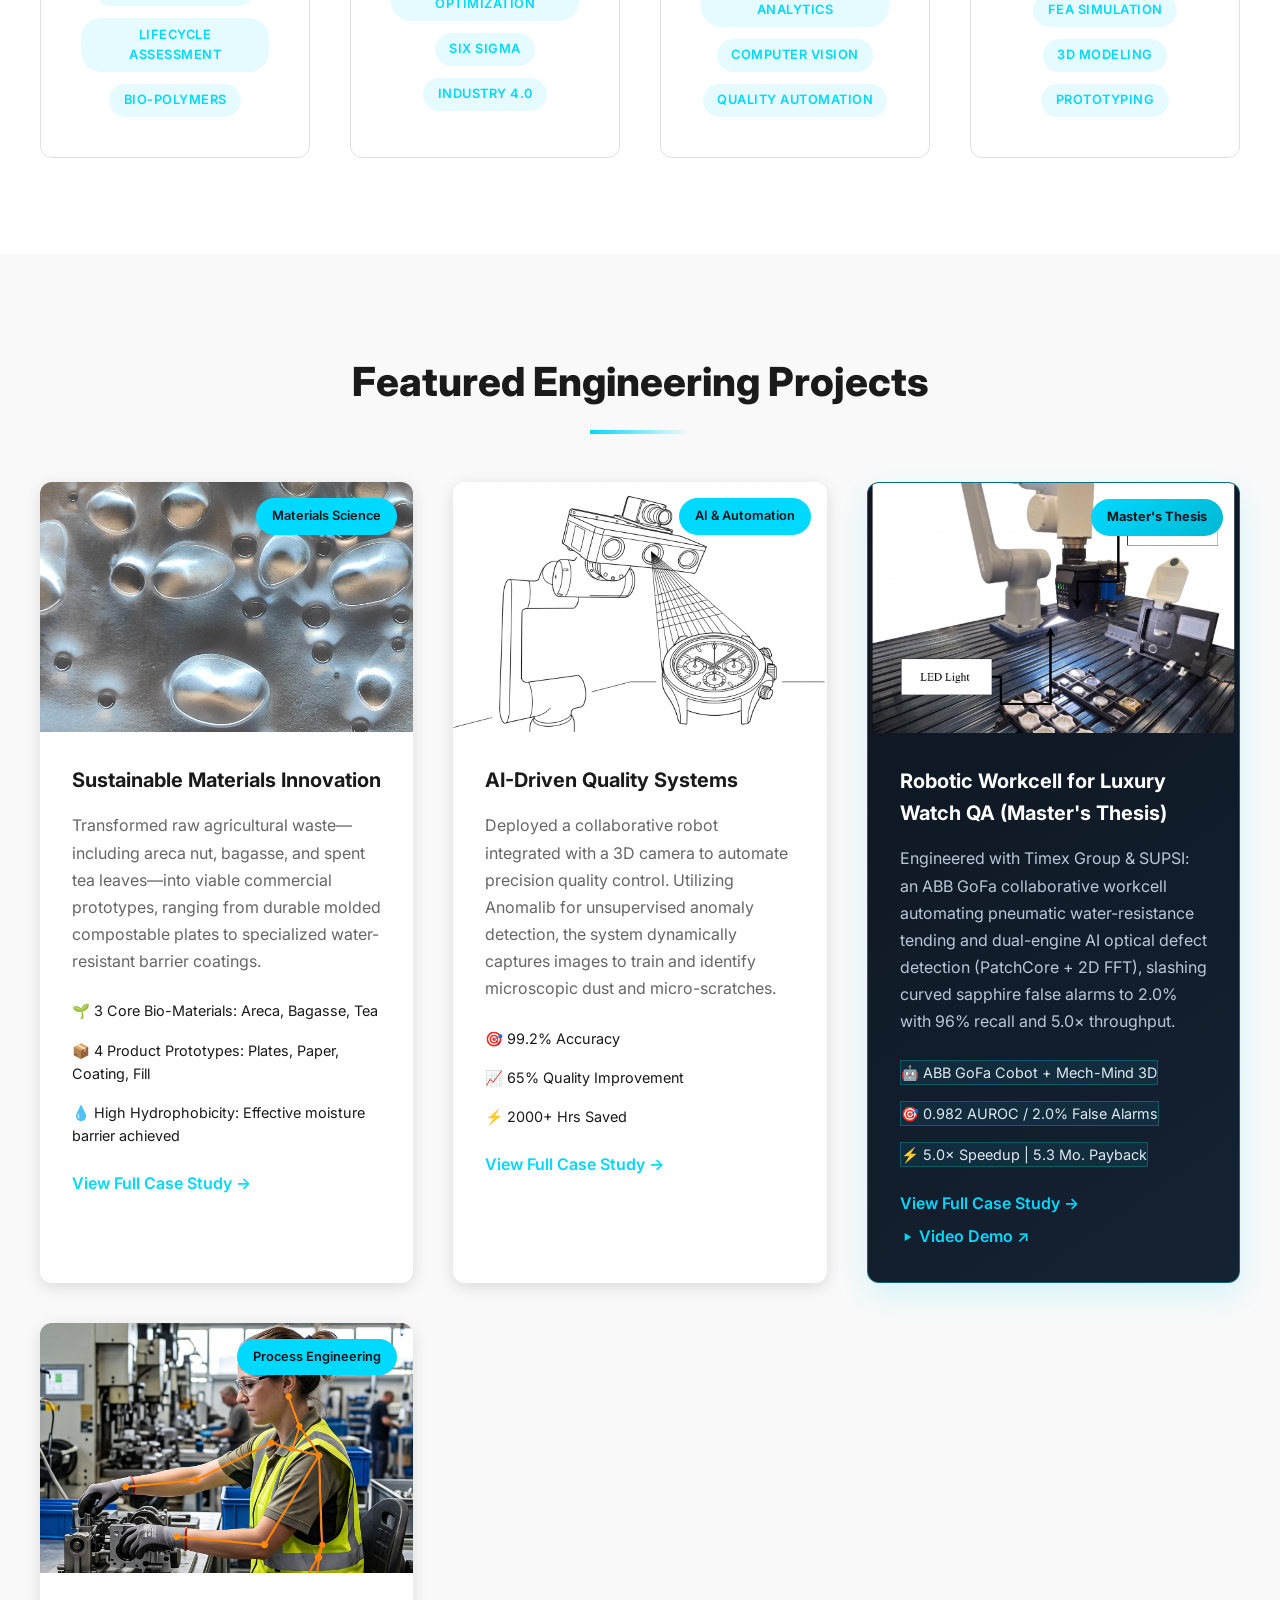
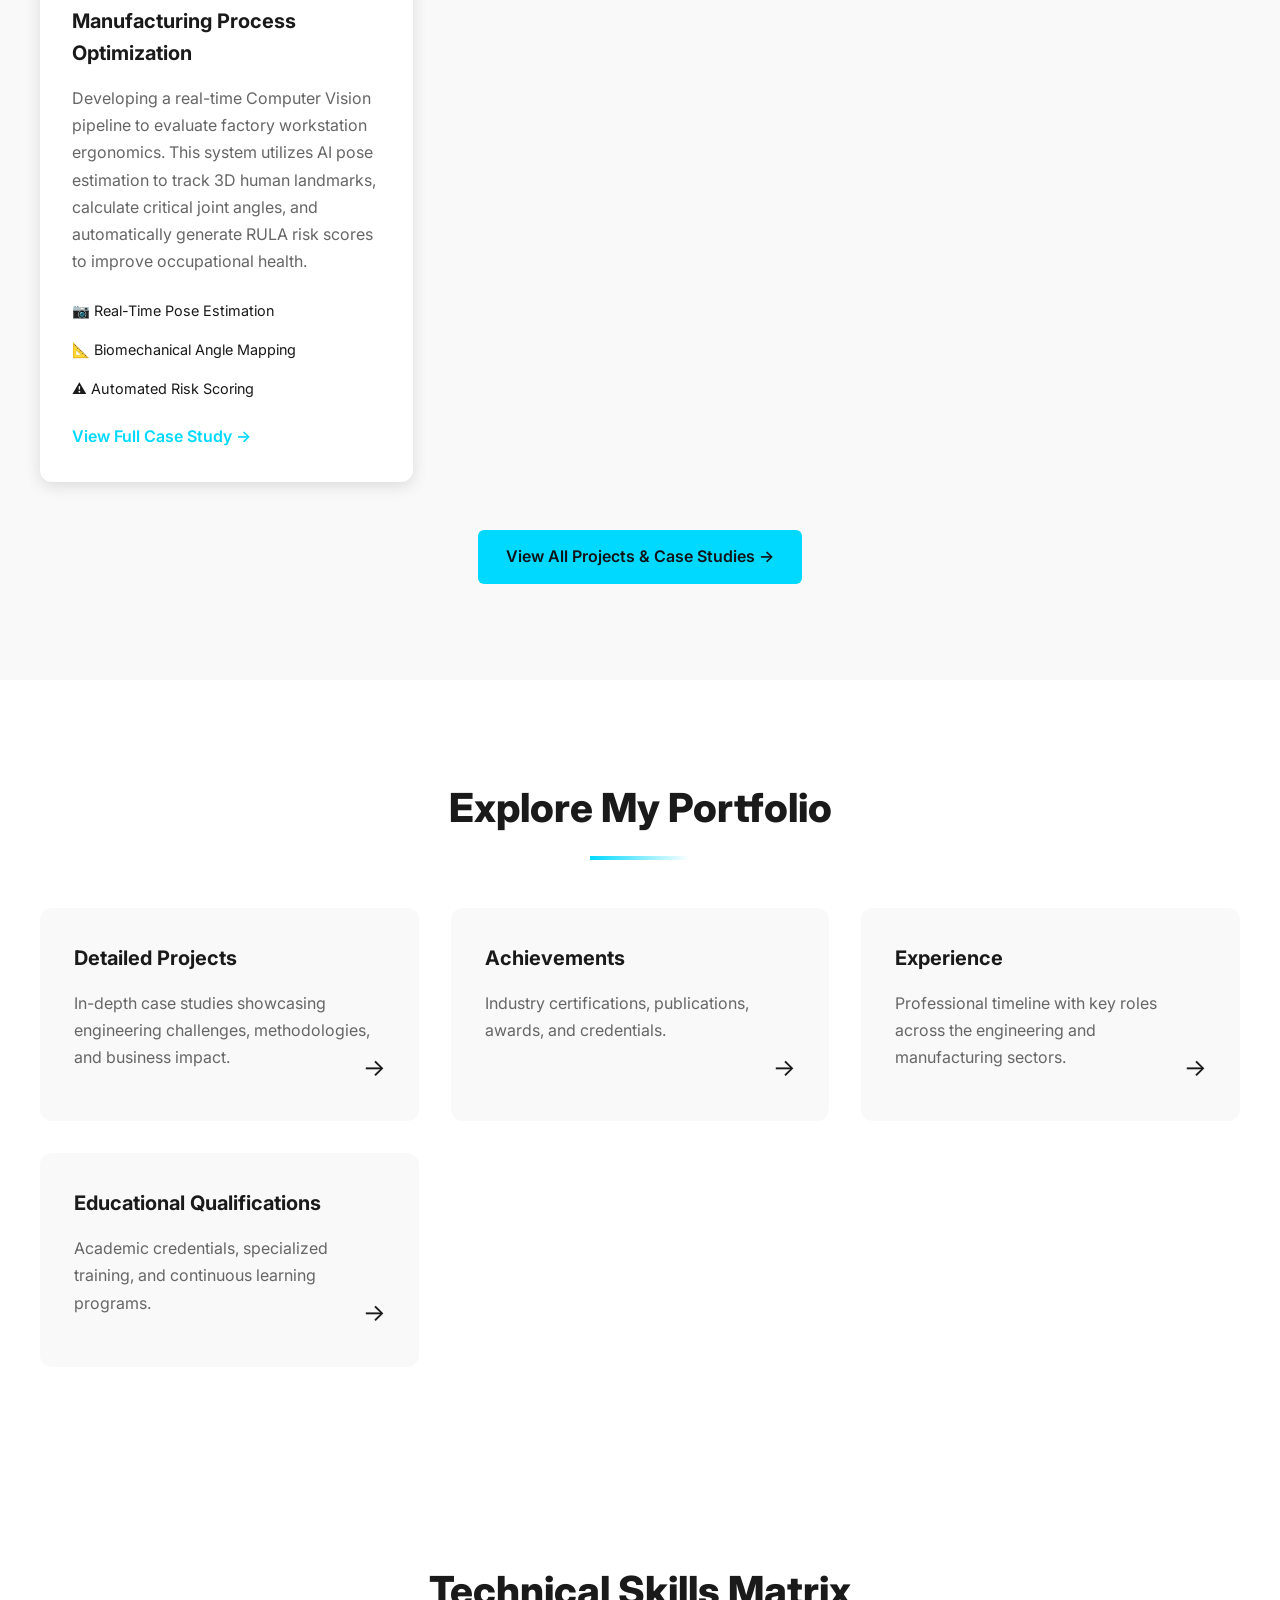
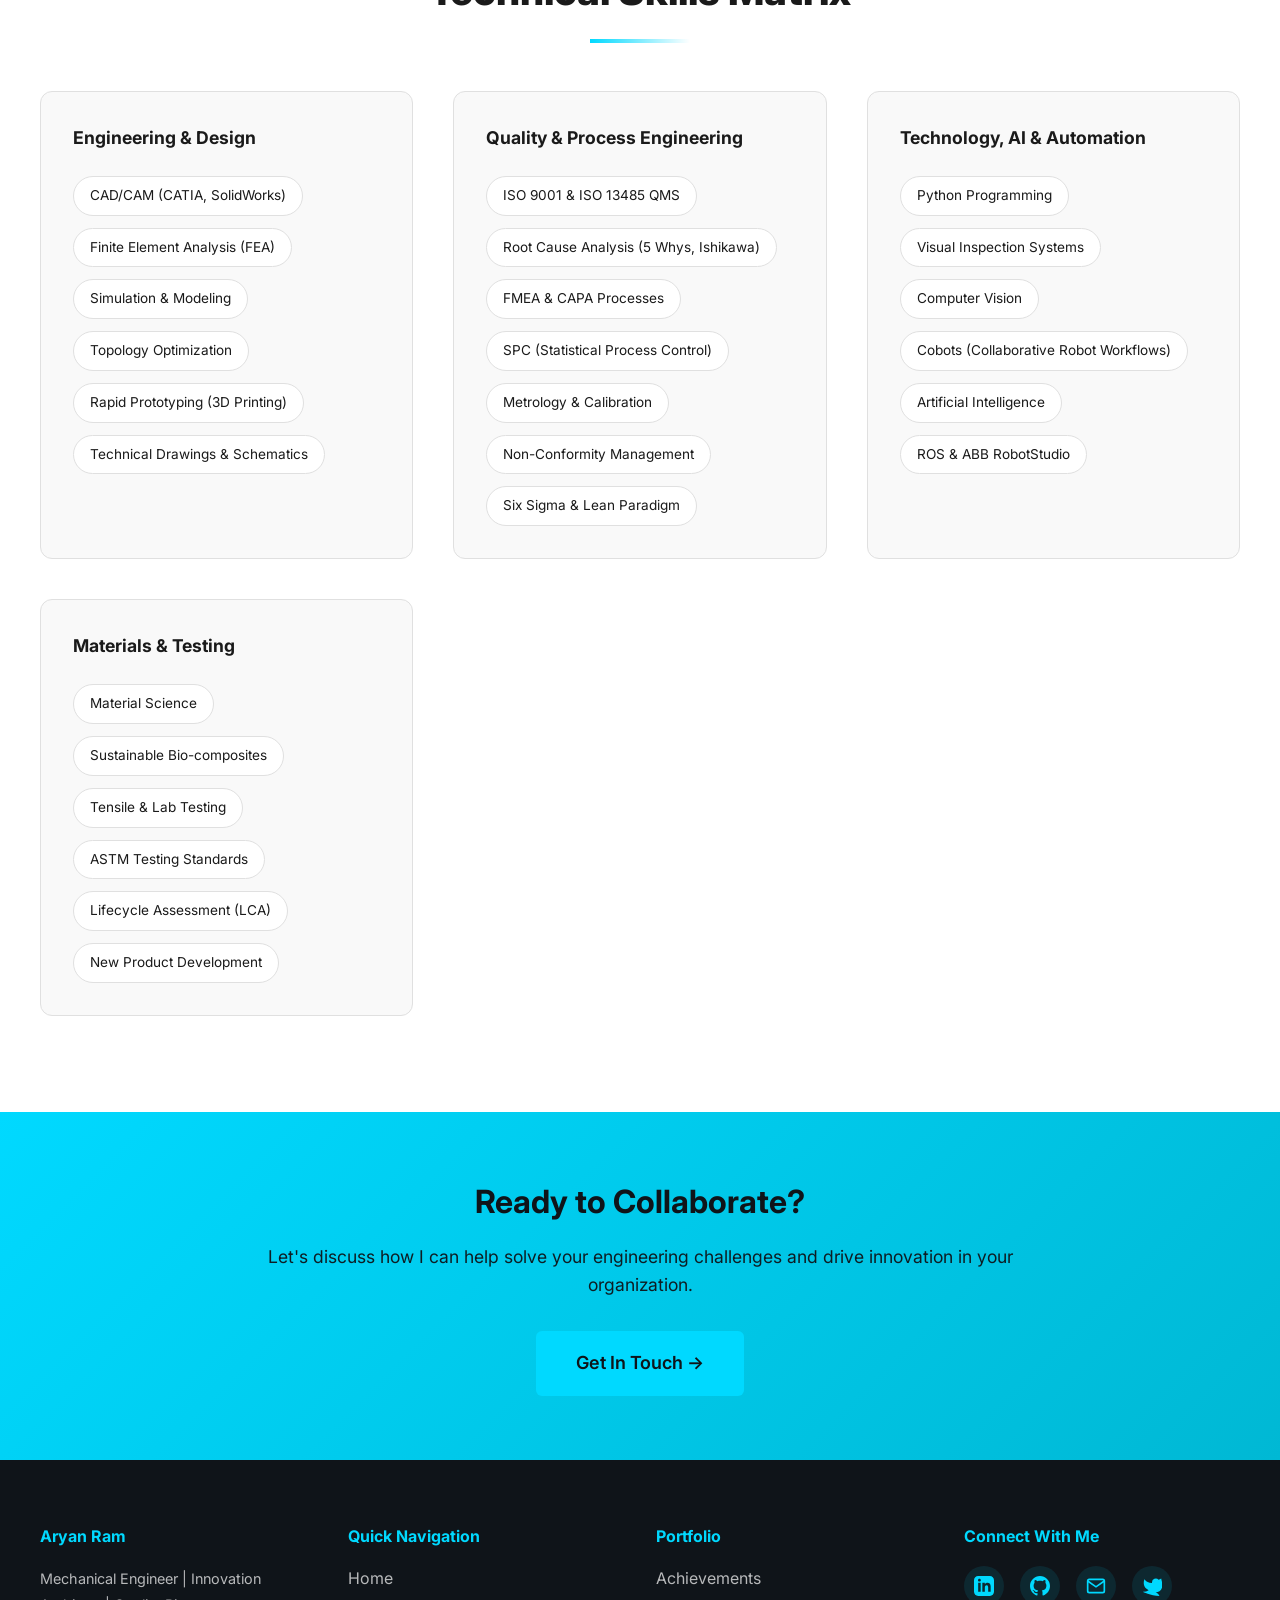
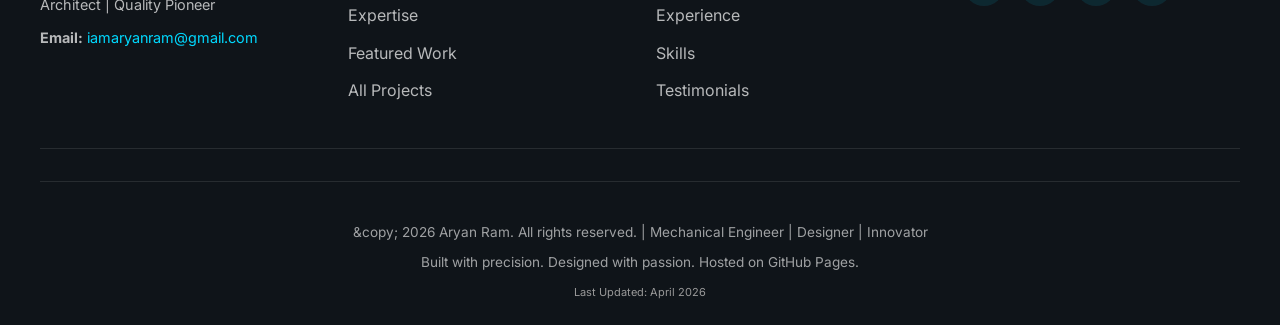
==== commit 55f63426: "Embed Google Drive demonstration video and media switcher in Master's Thesis project card" ====
--- a/index.html
+++ b/index.html
@@ -314,7 +314,13 @@
                             <span>🎯 0.982 AUROC / 2.0% False Alarms</span>
                             <span>⚡ 5.0× Speedup | 5.3 Mo. Payback</span>
                         </div>
-                        <a href="projects.html#project-thesis" class="read-more">View Full Case Study →</a>
+                        <div class="featured-actions" style="display: flex; align-items: center; justify-content: space-between; flex-wrap: wrap; gap: 0.5rem; margin-top: 1rem;">
+                            <a href="projects.html#project-thesis" class="read-more">View Full Case Study →</a>
+                            <a href="https://drive.google.com/file/d/1jhq_FNoxqpmgBMhDgkPPCTuU7TKsHt0H/view?usp=sharing" target="_blank" rel="noopener noreferrer" class="read-more" style="color: #00D9FF; display: inline-flex; align-items: center; gap: 0.35rem;">
+                                <svg width="14" height="14" viewBox="0 0 24 24" fill="currentColor"><path d="M8 5v14l11-7z"/></svg>
+                                <span>Video Demo ↗</span>
+                            </a>
+                        </div>
                     </div>
                 </article>
 
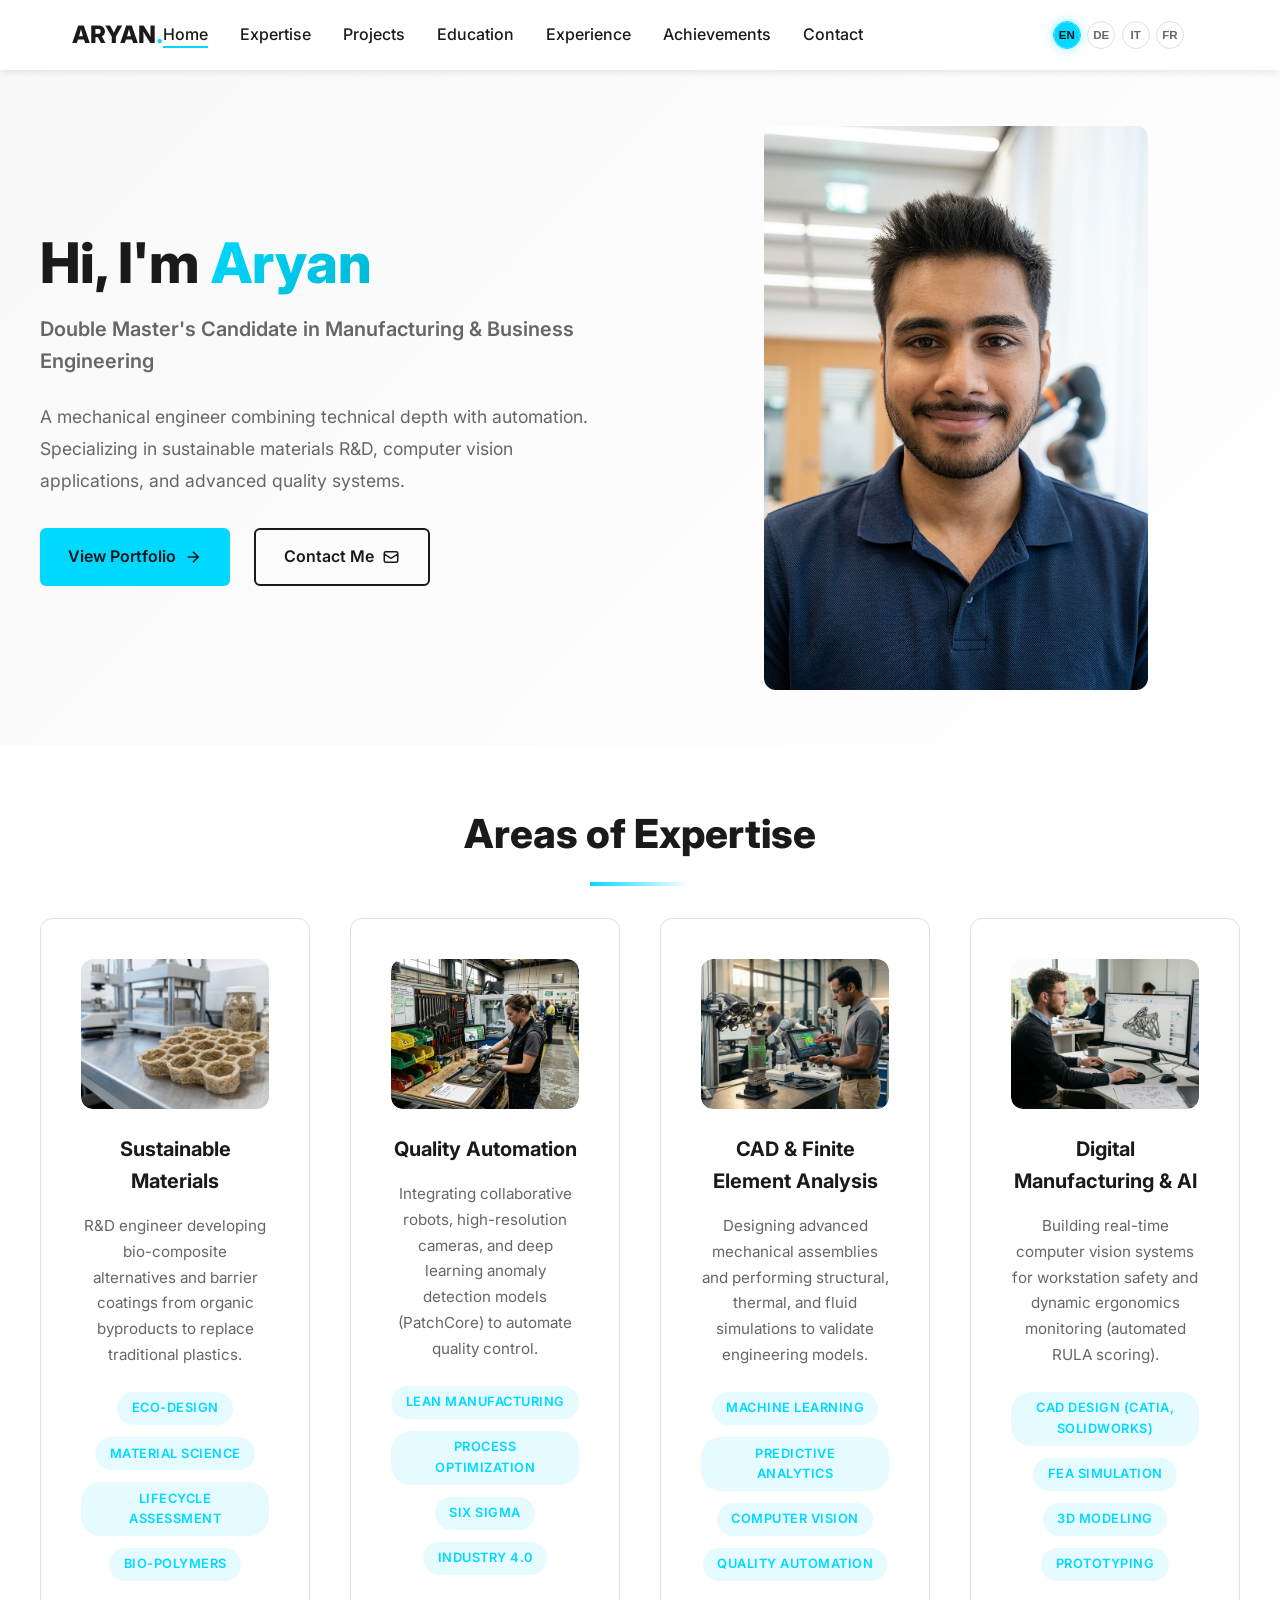
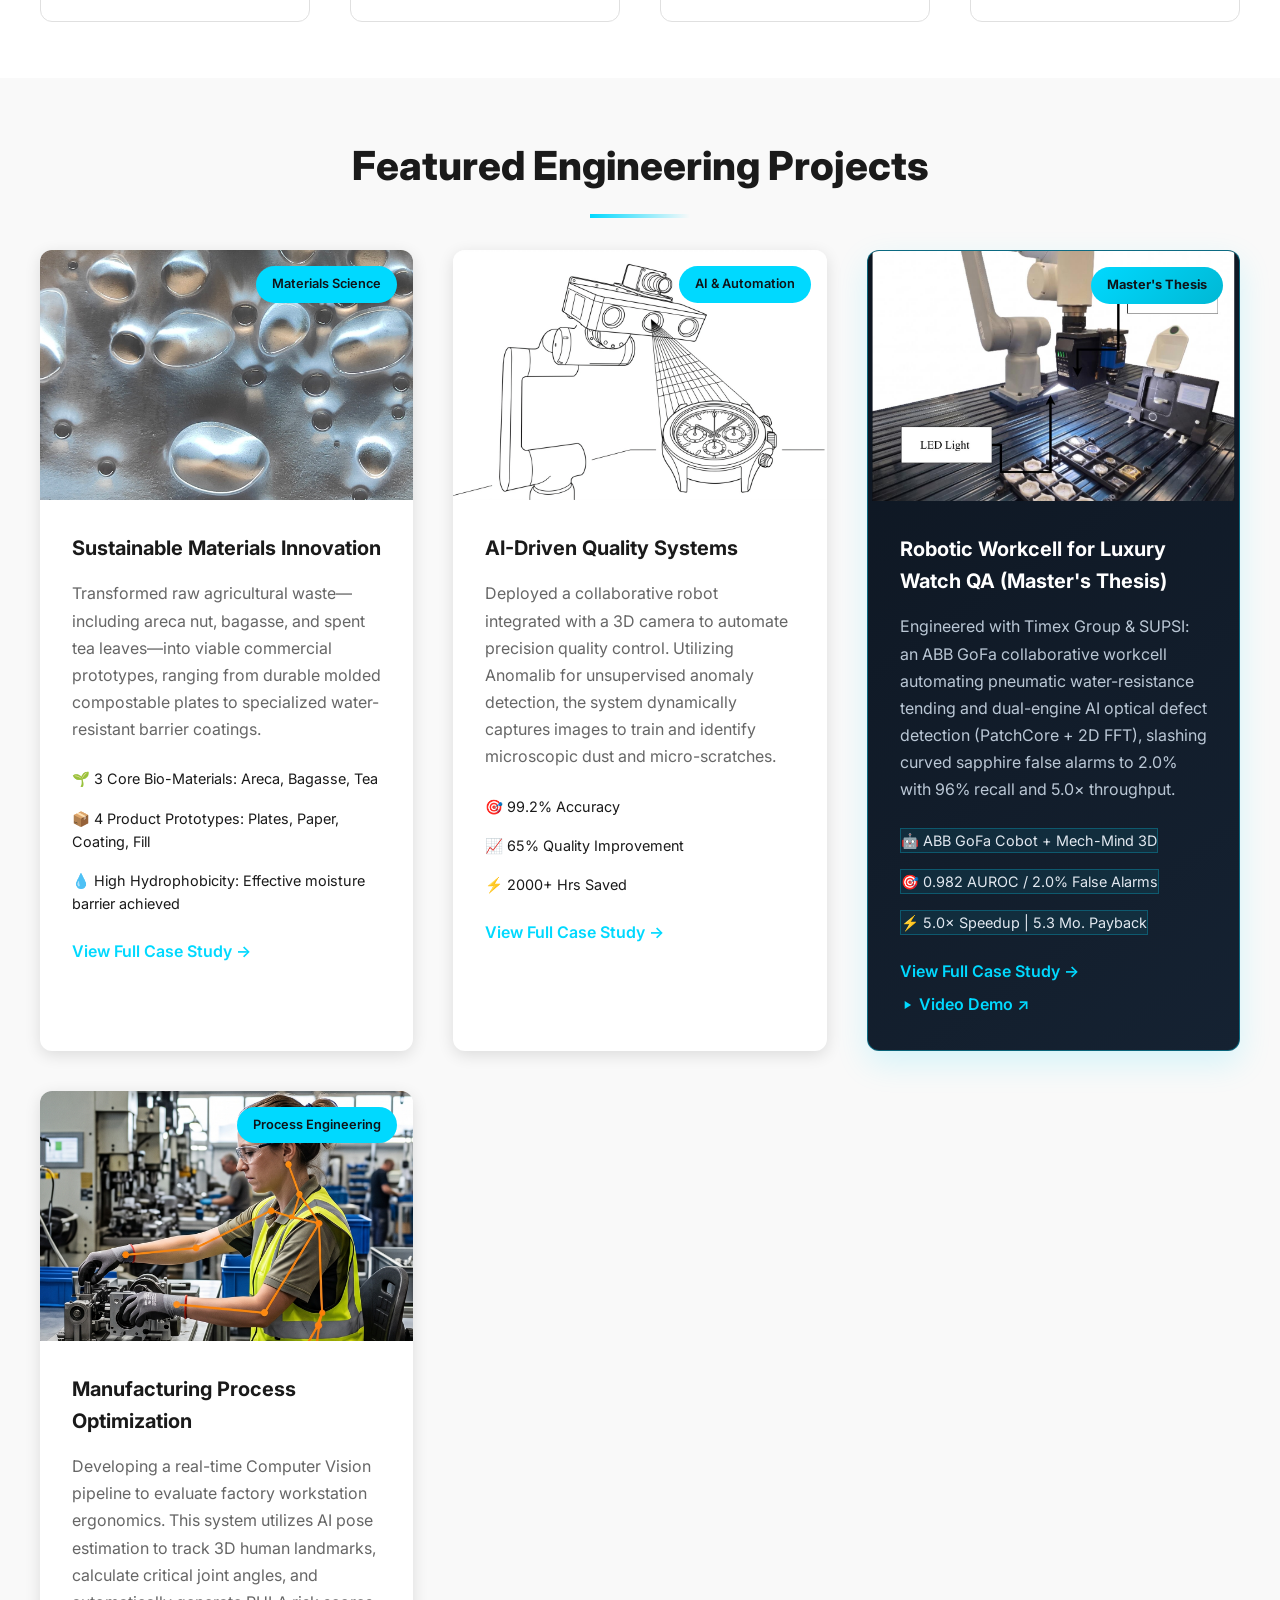
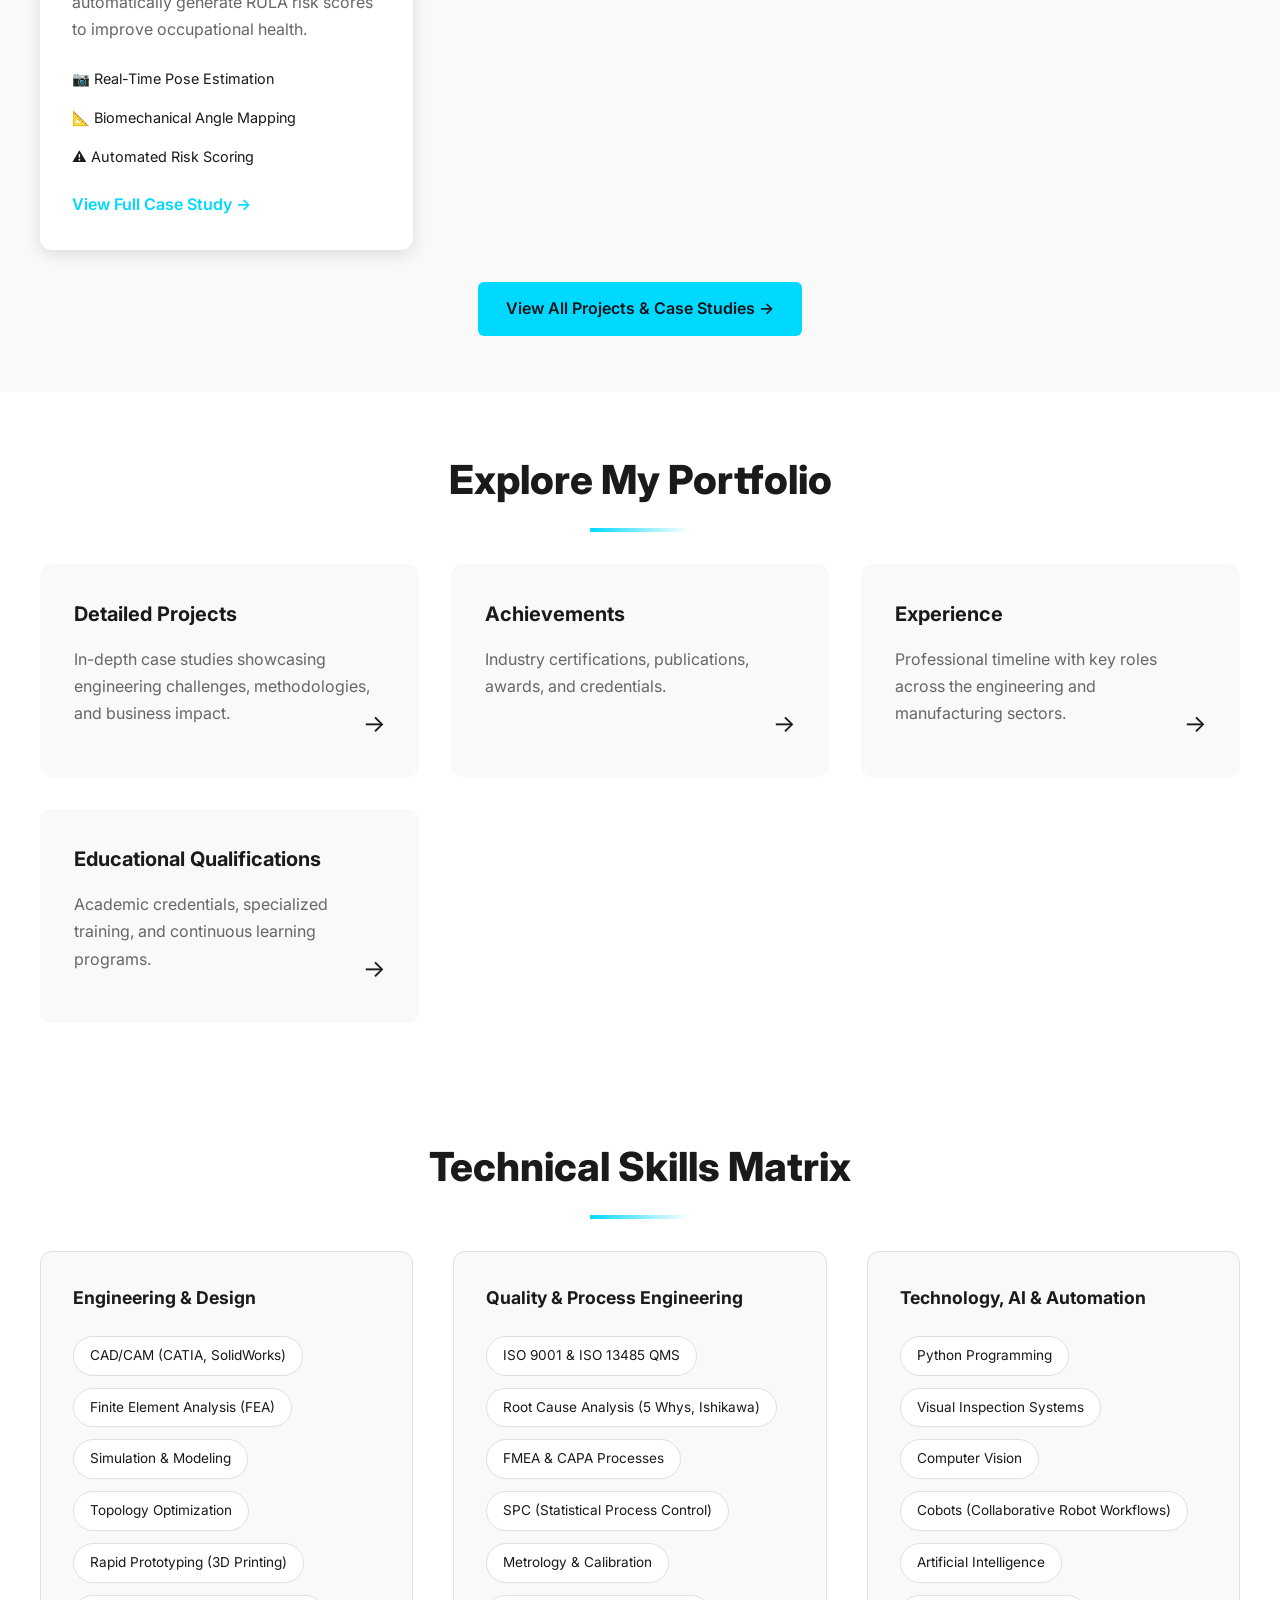
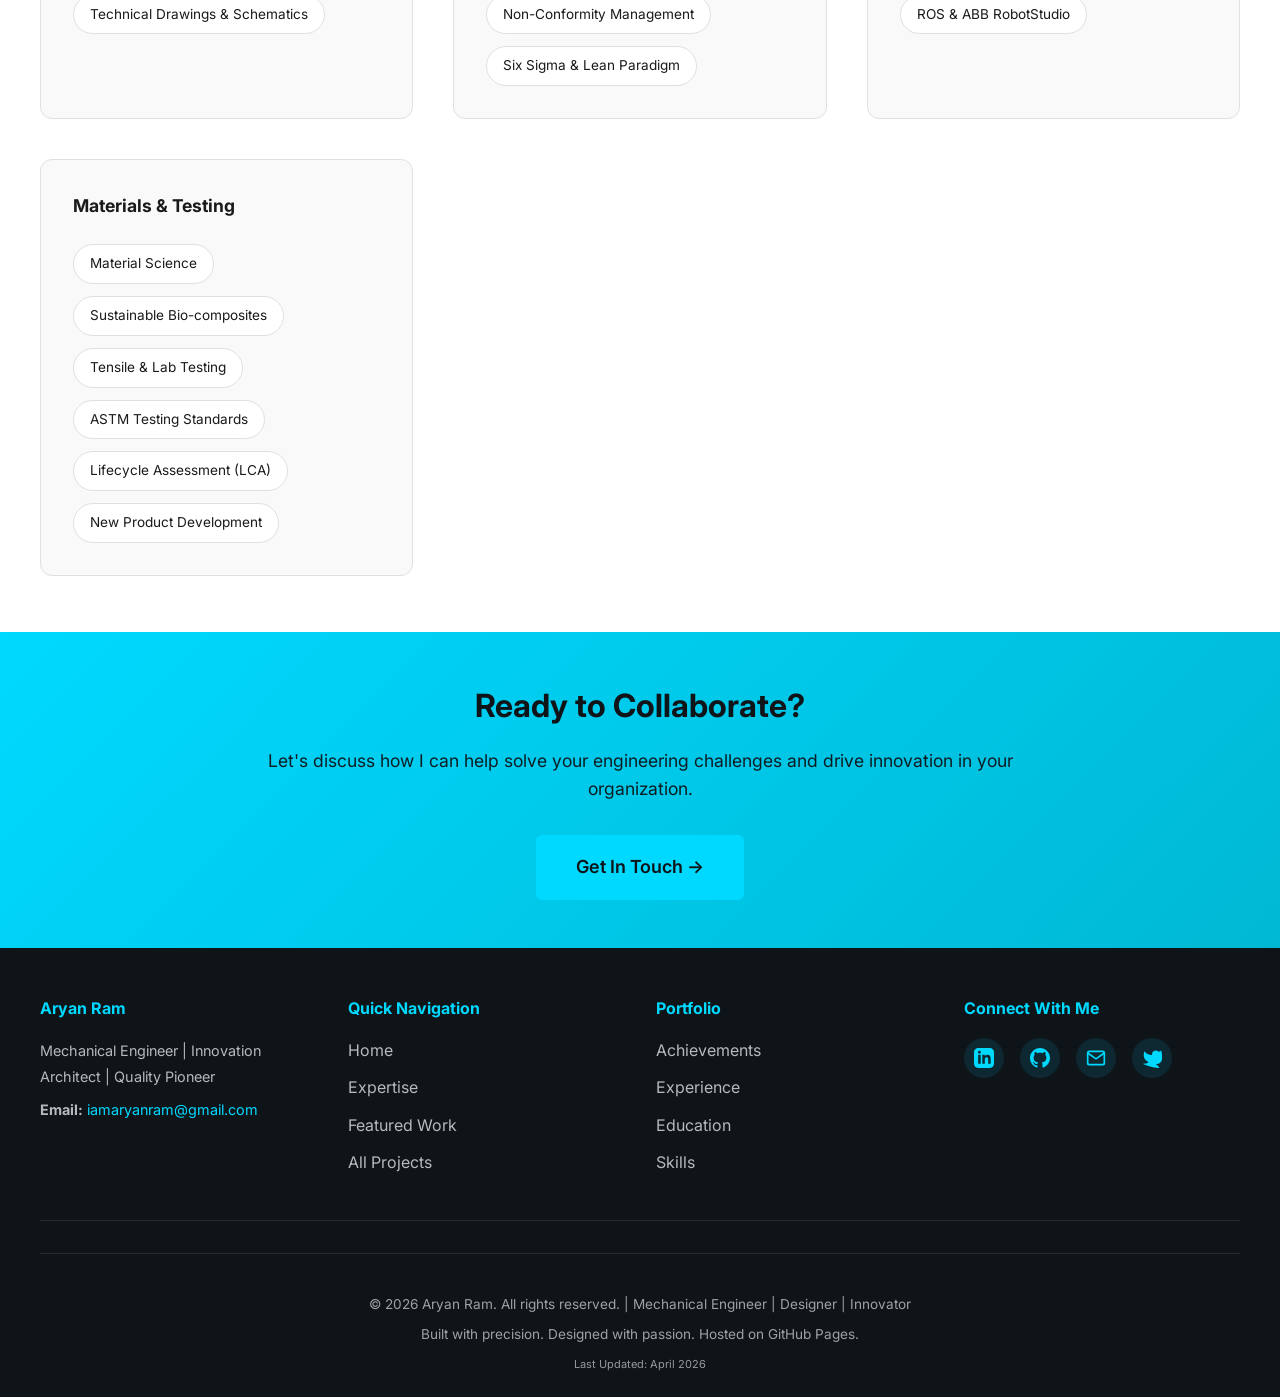
==== commit dde4c16c: "Optimize website for mobile viewing across all pages and viewports" ====
--- a/index.html
+++ b/index.html
@@ -71,16 +71,16 @@
     <link rel="icon" type="image/svg+xml" href="data:image/svg+xml,<svg xmlns='http://www.w3.org/2000/svg' viewBox='0 0 100 100'><text y='.9em' font-size='90' fill='%2300D9FF' font-weight='800'>A</text></svg>">
     
     <!-- Stylesheets -->
-    <link rel="stylesheet" href="css/styles.css?v=2">
-    <link rel="stylesheet" href="css/responsive.css?v=2">
-    <link rel="stylesheet" href="css/animations.css">
+    <link rel="stylesheet" href="css/styles.css?v=3">
+    <link rel="stylesheet" href="css/responsive.css?v=3">
+    <link rel="stylesheet" href="css/animations.css?v=3">
     
     <!-- Google Fonts -->
     <link rel="preconnect" href="https://fonts.googleapis.com">
     <link rel="preconnect" href="https://fonts.gstatic.com" crossorigin>
     <link rel="preload" as="style" href="https://fonts.googleapis.com/css2?family=Inter:wght@400;500;600;700;800&display=swap">
     <link rel="stylesheet" href="https://fonts.googleapis.com/css2?family=Inter:wght@400;500;600;700;800&display=swap">
-    <script src="js/translations.js" defer></script>
+    <script src="js/translations.js?v=3" defer></script>
 </head>
 <body>
     <!-- Skip to Content Link for Accessibility -->
@@ -519,8 +519,8 @@
                         <ul>
                             <li><a href="achievements.html">Achievements</a></li>
                             <li><a href="experience.html">Experience</a></li>
+                            <li><a href="education.html">Education</a></li>
                             <li><a href="#skills-section">Skills</a></li>
-                            <li><a href="#testimonials">Testimonials</a></li>
                         </ul>
                     </nav>
                 </div>
@@ -528,7 +528,7 @@
                 <div class="footer-section">
                     <h4 data-i18n="footer-connect-title">Connect With Me</h4>
                     <div class="social-icons" aria-label="Social Media Links">
-                        <a href="www.linkedin.com/in/aryanramachandran/" class="social-icon" title="LinkedIn - Connect" aria-label="LinkedIn Profile">
+                        <a href="https://linkedin.com/in/aryan-ram-8b5a2b1a9/" class="social-icon" title="LinkedIn - Connect" aria-label="LinkedIn Profile">
                             <svg width="20" height="20" viewBox="0 0 24 24" fill="currentColor" aria-hidden="true">
                                 <path d="M19 0h-14c-2.761 0-5 2.239-5 5v14c0 2.761 2.239 5 5 5h14c2.762 0 5-2.239 5-5v-14c0-2.761-2.238-5-5-5zm-11 19h-3v-11h3v11zm-1.5-12.268c-.966 0-1.75-.79-1.75-1.764s.784-1.764 1.75-1.764 1.75.79 1.75 1.764-.783 1.764-1.75 1.764zm13.5 12.268h-3v-5.604c0-3.368-4-3.113-4 0v5.604h-3v-11h3v1.765c1.396-2.586 7-2.777 7 2.469v6.766z"/>
                             </svg>
@@ -554,7 +554,7 @@
             </div>
 
             <div class="footer-bottom">
-                <p data-i18n="footer-copy">&copy; 2026 Aryan Ram. All rights reserved. | Mechanical Engineer | Designer | Innovator</p>
+                <p data-i18n="footer-copy">© 2026 Aryan Ram. All rights reserved. | Mechanical Engineer | Designer | Innovator</p>
                 <p data-i18n="footer-precision">Built with precision. Designed with passion. Hosted on GitHub Pages.</p>
                 <p style="font-size: 11px; margin-top: 10px; color: #999;" data-i18n="footer-date">Last Updated: March 2026</p>
             </div>
@@ -562,6 +562,6 @@
     </footer>
 
     <!-- Scripts -->
-    <script src="js/main.js" defer></script>
+    <script src="js/main.js?v=3" defer></script>
 </body>
 </html>
--- a/css/styles.css
+++ b/css/styles.css
@@ -128,7 +128,7 @@
    ============================================ */
 
 .hero {
-    padding: 6rem 2rem;
+    padding: 3.5rem 2rem;
     background: linear-gradient(135deg, #F9F9F9 0%, #FFFFFF 100%);
 }
 
@@ -233,7 +233,7 @@
    ============================================ */
 
 .expertise {
-    padding: 6rem 2rem;
+    padding: 3.5rem 2rem;
     background-color: var(--bg-white);
 }
 
@@ -263,7 +263,7 @@
     display: grid;
     grid-template-columns: repeat(auto-fit, minmax(260px, 1fr));
     gap: 2.5rem;
-    margin-top: 3rem;
+    margin-top: 2rem;
 }
 
 .expertise-card {
@@ -382,7 +382,7 @@
    ============================================ */
 
 .featured-projects {
-    padding: 6rem 2rem;
+    padding: 3.5rem 2rem;
     background-color: var(--bg-light);
 }
 
@@ -395,7 +395,7 @@
     display: grid;
     grid-template-columns: repeat(auto-fit, minmax(300px, 1fr));
     gap: 2.5rem;
-    margin-top: 3rem;
+    margin-top: 2rem;
 }
 
 .featured-card {
@@ -522,7 +522,7 @@
 
 .view-all-projects {
     text-align: center;
-    margin-top: 3rem;
+    margin-top: 2rem;
 }
 
 /* ============================================
@@ -530,7 +530,7 @@
    ============================================ */
 
 .portfolio-nav {
-    padding: 6rem 2rem;
+    padding: 3.5rem 2rem;
     background-color: var(--bg-white);
 }
 
@@ -543,7 +543,7 @@
     display: grid;
     grid-template-columns: repeat(auto-fit, minmax(300px, 1fr));
     gap: 2rem;
-    margin-top: 3rem;
+    margin-top: 2rem;
 }
 
 .nav-card {
@@ -599,7 +599,7 @@
    ============================================ */
 
 .testimonials {
-    padding: 6rem 2rem;
+    padding: 3.5rem 2rem;
     background-color: var(--bg-light);
 }
 
@@ -612,7 +612,7 @@
     display: grid;
     grid-template-columns: repeat(auto-fit, minmax(300px, 1fr));
     gap: 2rem;
-    margin-top: 3rem;
+    margin-top: 2rem;
 }
 
 .testimonial-card {
@@ -682,7 +682,7 @@
    ============================================ */
 
 .skills-section {
-    padding: 6rem 2rem;
+    padding: 3.5rem 2rem;
     background-color: var(--bg-white);
 }
 
@@ -695,7 +695,7 @@
     display: grid;
     grid-template-columns: repeat(auto-fit, minmax(280px, 1fr));
     gap: 2.5rem;
-    margin-top: 3rem;
+    margin-top: 2rem;
 }
 
 .skill-category {
@@ -739,7 +739,7 @@
    ============================================ */
 
 .cta-section {
-    padding: 4rem 2rem;
+    padding: 3rem 2rem;
     background: linear-gradient(135deg, #00D9FF 0%, #00B8D4 100%);
     text-align: center;
 }
@@ -769,7 +769,7 @@
 footer {
     background-color: var(--secondary-color);
     color: var(--bg-white);
-    padding: 4rem 2rem 1rem;
+    padding: 3rem 2rem 1rem;
 }
 
 .footer-content {
--- a/css/responsive.css
+++ b/css/responsive.css
@@ -59,14 +59,14 @@
         display: none;
         flex-direction: column;
         position: absolute;
-        top: 70px;
+        top: 100%;
         left: 0;
         width: 100%;
         background-color: var(--bg-white);
-        box-shadow: var(--shadow-md);
-        padding: 1.5rem;
-        gap: 1.5rem;
-        border-bottom: 1px solid var(--border-color);
+        box-shadow: 0 14px 30px rgba(0, 0, 0, 0.12);
+        padding: 1.5rem 2rem;
+        gap: 1rem;
+        border-bottom: 2px solid var(--primary-color);
         z-index: 999;
     }
 
@@ -74,12 +74,52 @@
         display: flex;
     }
 
+    .nav-link {
+        font-size: 1.1rem;
+        font-weight: 600;
+        padding: 0.6rem 0;
+        display: block;
+        width: 100%;
+    }
+
     .header-controls {
-        display: flex;
+        display: flex !important;
+        align-items: center;
+    }
+
+    .menu-toggle {
+        display: flex !important;
+        flex-direction: column;
+        justify-content: center;
+        align-items: center;
+        width: 40px;
+        height: 40px;
+        padding: 8px 6px;
+        background: transparent;
+        border: 1px solid var(--border-color);
+        border-radius: 8px;
+        cursor: pointer;
+        transition: all 0.3s ease;
+        z-index: 1001;
+    }
+
+    .menu-toggle:hover {
+        border-color: var(--primary-color);
+        background-color: rgba(0, 217, 255, 0.05);
+    }
+
+    .menu-toggle span {
+        display: block;
+        width: 22px;
+        height: 2px;
+        background-color: var(--text-dark);
+        margin: 2.5px 0;
+        transition: transform 0.3s ease, opacity 0.3s ease;
+        border-radius: 2px;
     }
 
     .menu-toggle.active span:nth-child(1) {
-        transform: rotate(-45deg) translate(-5px, 6px);
+        transform: rotate(-45deg) translate(-5px, 5px);
     }
 
     .menu-toggle.active span:nth-child(2) {
@@ -87,7 +127,7 @@
     }
 
     .menu-toggle.active span:nth-child(3) {
-        transform: rotate(45deg) translate(-5px, -6px);
+        transform: rotate(45deg) translate(-5px, -5px);
     }
 
     .project-stats {
@@ -142,27 +182,57 @@
     }
 
     .hero {
-        padding: 3rem 1.5rem;
-    }
-
-    .hero-content h1 {
-        font-size: 1.5rem;
+        padding: 2.5rem 1.25rem;
+    }
+
+    .hero-content h1 {
+        font-size: 2rem;
+        line-height: 1.25;
+        margin-bottom: 0.75rem;
+    }
+
+    .hero-tagline {
+        font-size: 1.05rem;
+        margin-bottom: 1rem;
     }
 
     .hero-intro {
         font-size: 0.95rem;
+        margin-bottom: 1.5rem;
+    }
+
+    .cta-buttons {
+        gap: 0.75rem;
+    }
+
+    .btn {
+        min-height: 48px;
+        font-size: 0.95rem;
+        padding: 0.75rem 1.25rem;
     }
 
     .expertise {
-        padding: 3rem 1.5rem;
+        padding: 2.5rem 1.25rem;
     }
 
     .featured-projects {
-        padding: 3rem 1.5rem;
+        padding: 2.5rem 1.25rem;
+    }
+
+    .portfolio-nav {
+        padding: 2.5rem 1.25rem;
+    }
+
+    .testimonials {
+        padding: 2.5rem 1.25rem;
+    }
+
+    .skills-section {
+        padding: 2.5rem 1.25rem;
     }
 
     .section-title {
-        font-size: 1.5rem;
+        font-size: 1.65rem;
     }
 
     .featured-image {
@@ -174,11 +244,11 @@
     }
 
     .cta-section {
-        padding: 3rem 1.5rem;
+        padding: 2.5rem 1.25rem;
     }
 
     footer {
-        padding: 2rem 1.5rem 1rem;
+        padding: 2rem 1.25rem 1rem;
     }
 
     .skills-grid {
@@ -203,11 +273,11 @@
 /* Extra small devices - 360px and below */
 @media (max-width: 360px) {
     .hero-content h1 {
-        font-size: 1.25rem;
+        font-size: 1.65rem;
     }
 
     .btn {
-        padding: 0.75rem 1.25rem;
+        padding: 0.75rem 1rem;
         font-size: 0.9rem;
     }
 
